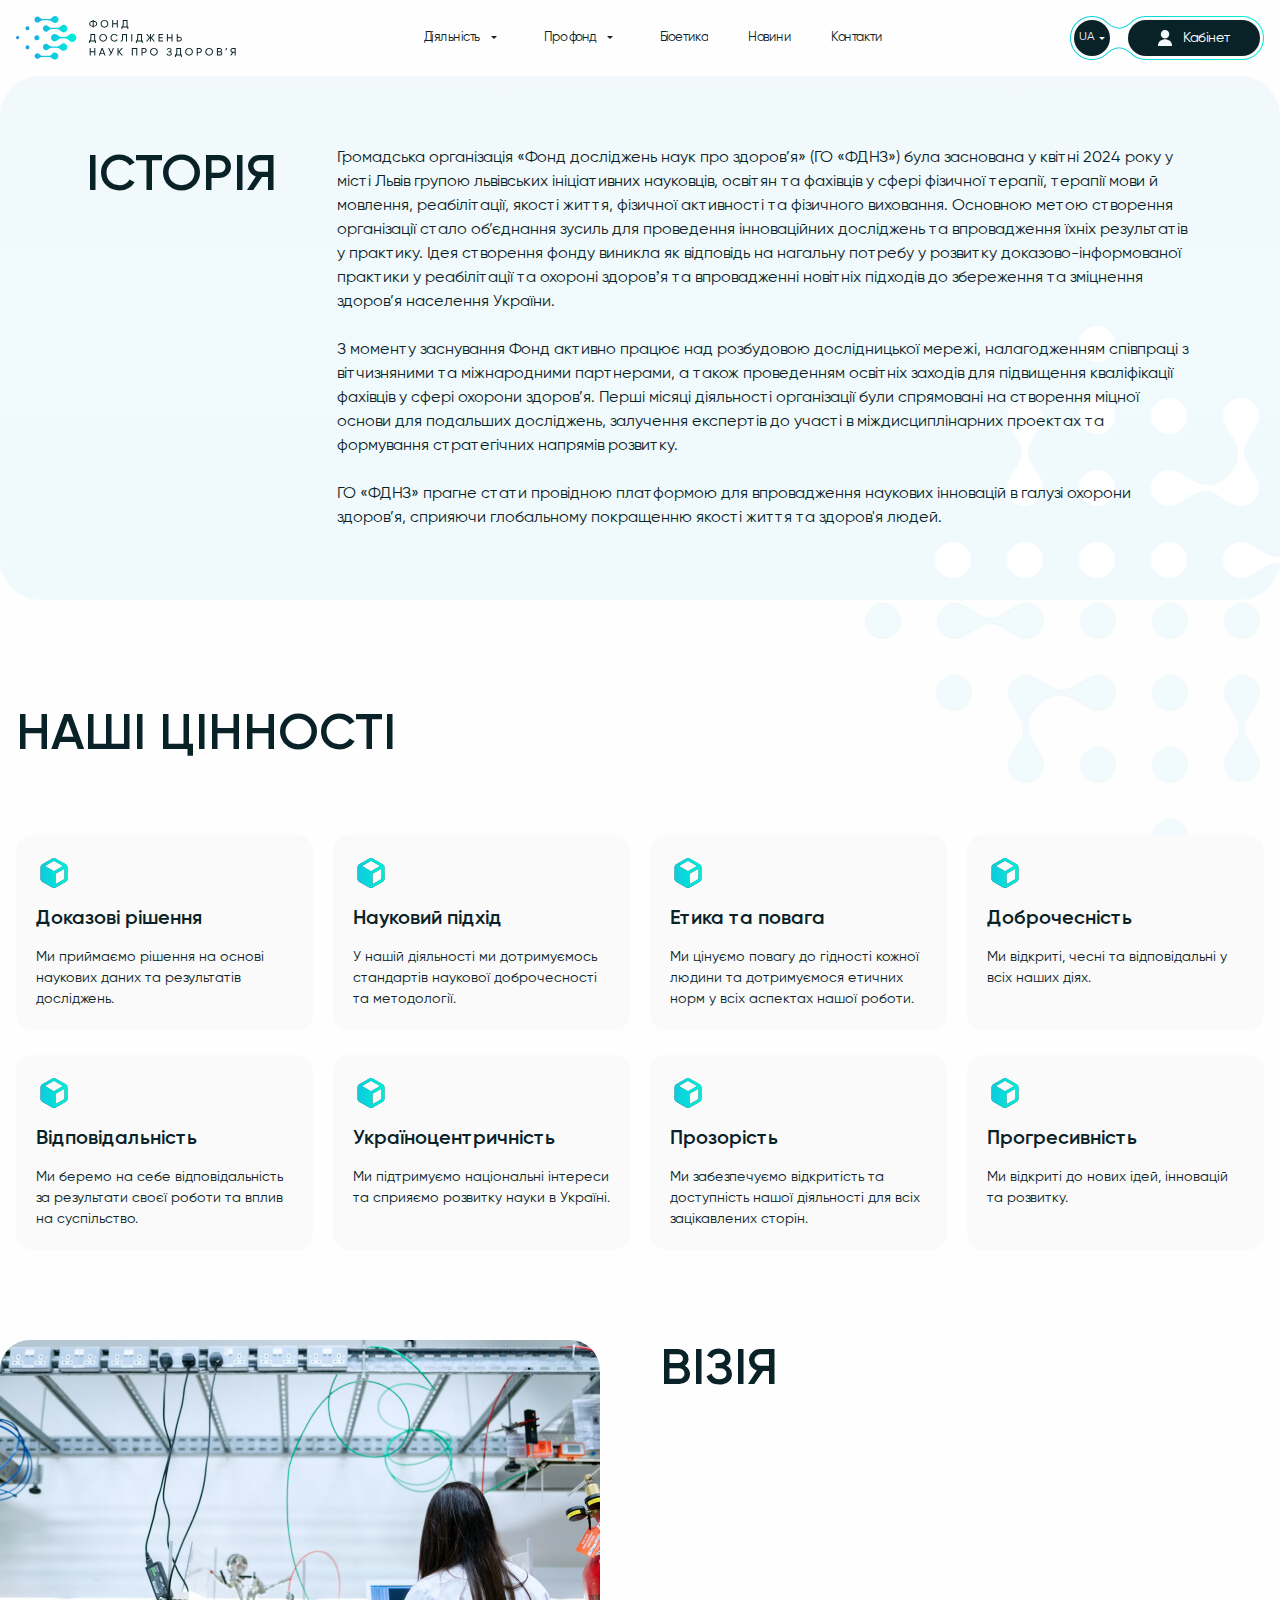
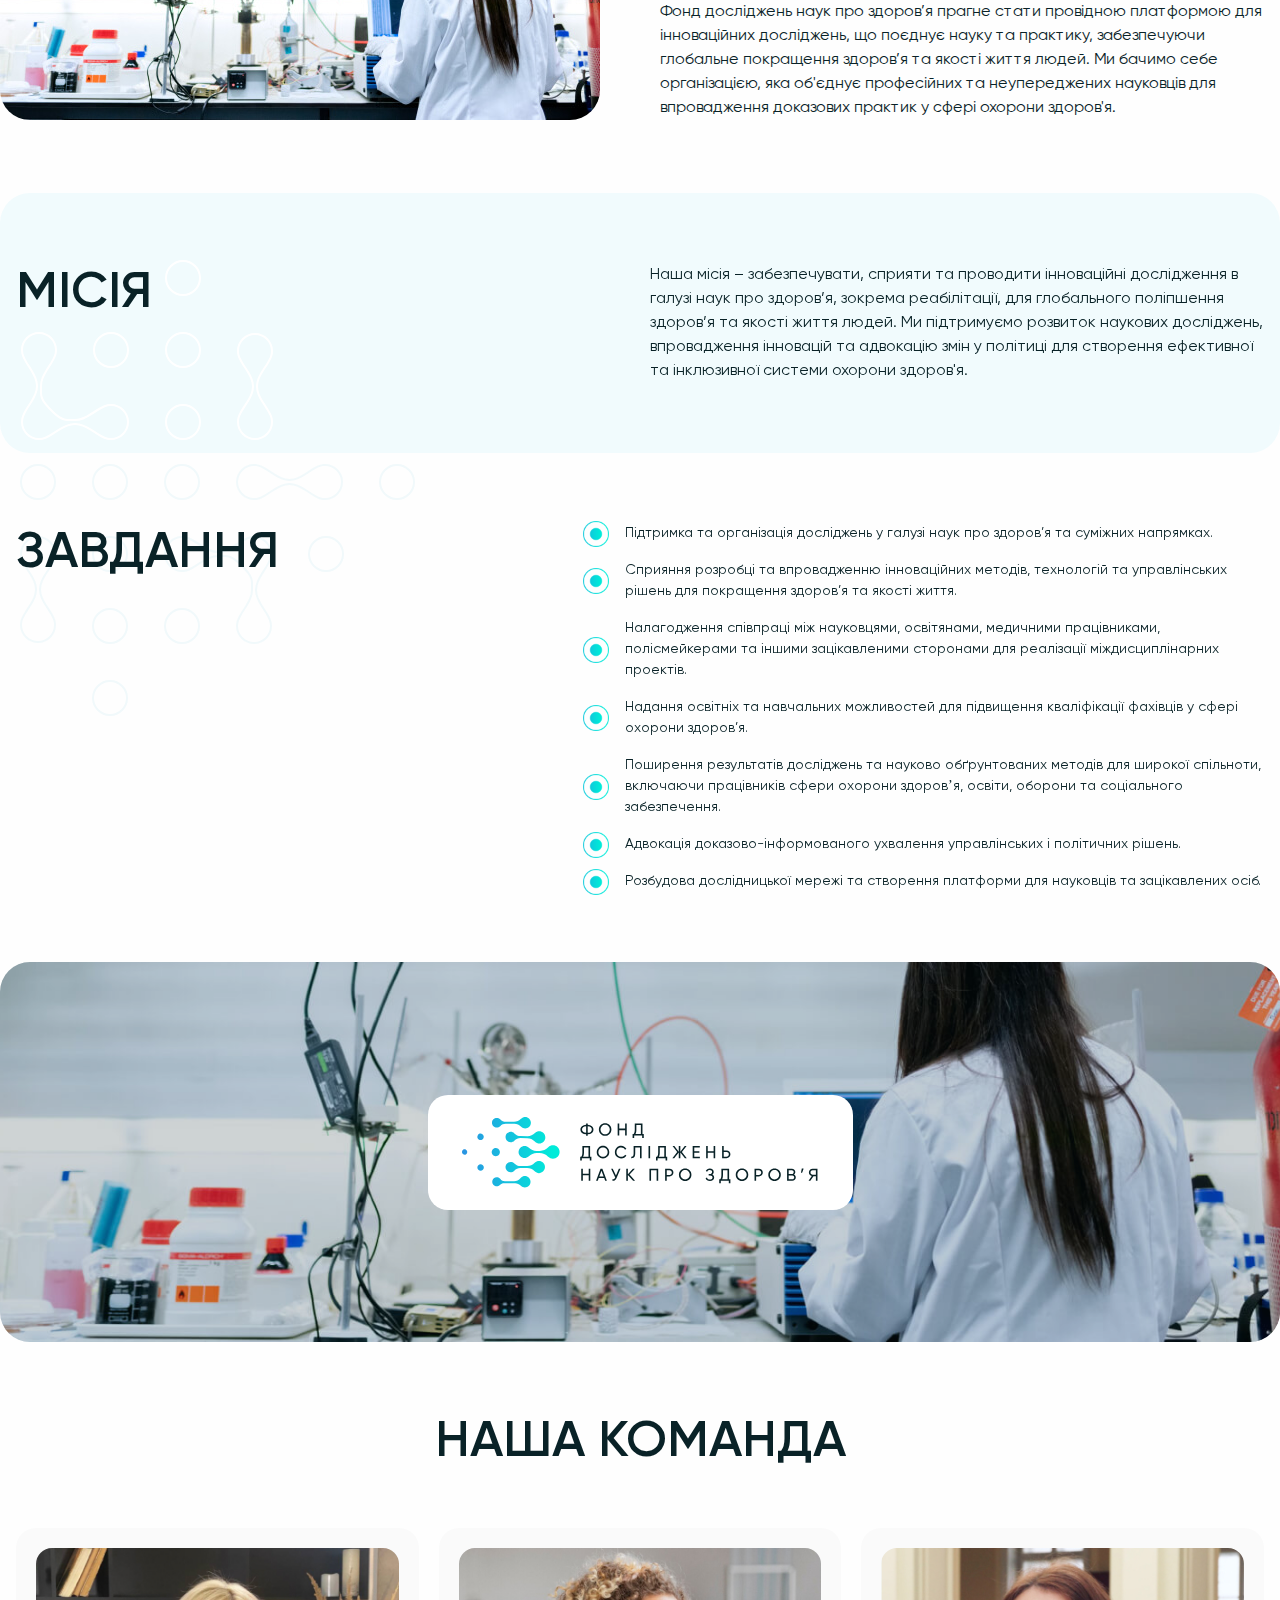
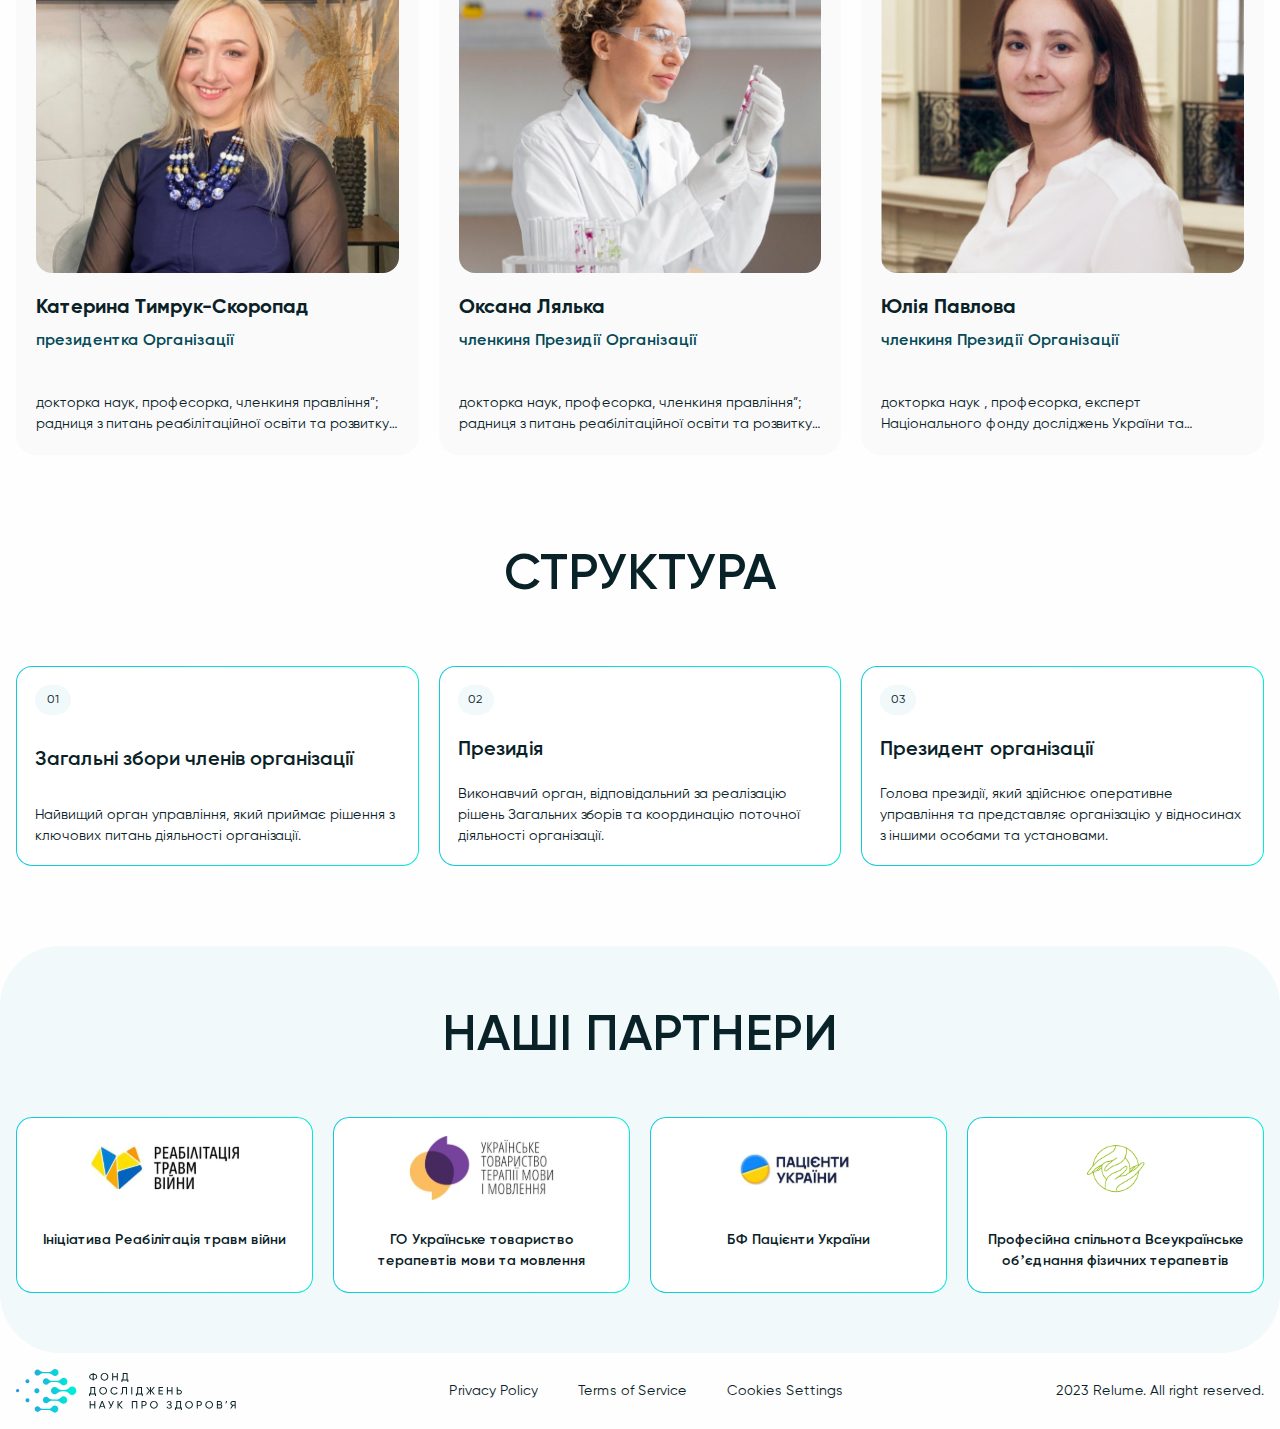
==== about.html @ 95b7c1ab "add files" ====
<!DOCTYPE html>
<html lang="en">
<head>
    <meta charset="UTF-8">
    <meta http-equiv="X-UA-Compatible" content="IE=edge">
    <meta name="viewport" content="width=device-width, initial-scale=1.0">
    <link rel="stylesheet" href="css/style.min.css">
    <link rel="stylesheet" href="https://cdn.jsdelivr.net/npm/swiper@11/swiper-bundle.min.css" />
    <title>Про фонд</title>
</head>

<body>
    <svg display="none">
    <symbol id="login" viewBox="0 0 16 16">
        <g>
            <path fill-rule="evenodd" clip-rule="evenodd"
                d="M7.35676 0.0403477C5.9972 0.252879 4.80701 1.13672 4.19845 2.38569C3.52936 3.75891 3.6687 5.40691 4.55954 6.65697C4.80614 7.00297 5.31123 7.49357 5.65676 7.72266C7.08557 8.67 8.9092 8.67 10.338 7.72266C10.6835 7.49357 11.1886 7.00297 11.4352 6.65697C12.4493 5.234 12.4774 3.33804 11.5062 1.87319C11.2771 1.52766 10.7865 1.02257 10.4405 0.775973C9.91136 0.398879 9.26782 0.138535 8.62239 0.0405352C8.26707 -0.0134335 7.70126 -0.0135273 7.35676 0.0403477ZM6.35676 9.40647C4.09792 9.66169 2.08695 11.2851 1.31129 13.4794C1.09854 14.0813 0.949386 14.9409 0.970792 15.4416C0.983355 15.7352 1.04623 15.858 1.22804 15.9443C1.32564 15.9907 1.91507 15.9951 7.99739 15.9951C15.3776 15.9951 14.7892 16.0119 14.9433 15.7959C15.0075 15.7058 15.0128 15.6651 15.0102 15.2763C15.0026 14.114 14.5622 12.8563 13.8052 11.8349C13.5579 11.5012 13.028 10.9568 12.6809 10.6796C11.7978 9.97463 10.7074 9.5251 9.58454 9.40304C9.22011 9.36344 6.71417 9.3661 6.35676 9.40647Z" />
        </g>
    </symbol>
    <symbol id="arrow-btn" viewBox="0 0 9 10">
        <g>
            <path d="M8.2853 8.78528V1.21483M8.2853 8.78528H0.714844M8.2853 8.78528L0.714844 1.21483" />
        </g>
    </symbol>
    <symbol id="email" viewBox="0 0 20 16">
        <g>
            <path fill-rule="evenodd" clip-rule="evenodd"
                d="M2 0.000488281H18C19.1046 0.000488281 20 0.895918 20 2.00049V14.0005C20 15.1051 19.1046 16.0005 18 16.0005H2C0.89543 16.0005 0 15.1051 0 14.0005V2.00049C0 0.895918 0.89543 0.000488281 2 0.000488281ZM11.65 11.4505L18 7.00049V4.90049L10.65 10.0505C10.2591 10.3218 9.7409 10.3218 9.35 10.0505L2 4.90049V7.00049L8.35 11.4505C9.341 12.1432 10.659 12.1432 11.65 11.4505Z" />
        </g>
    </symbol>
    <symbol id="tel" viewBox="0 0 18 18">
        <g>
            <path
                d="M14 18.0003C12.3463 17.9988 10.7183 17.5901 9.26 16.8103L8.81 16.5603C5.70075 14.8886 3.15169 12.3395 1.48 9.23029L1.23 8.78029C0.429821 7.31369 0.00713062 5.67097 6.21756e-07 4.00027V3.33027C-0.000419378 2.79723 0.211961 2.28607 0.590001 1.91027L2.28 0.220267C2.44413 0.0548675 2.67581 -0.0248525 2.90696 0.0045275C3.13811 0.0339075 3.34248 0.169068 3.46 0.370268L5.71 4.23027C5.93753 4.62316 5.87183 5.12003 5.55 5.44027L3.66 7.33029C3.50304 7.48549 3.46647 7.72529 3.57 7.92029L3.92 8.58029C5.17704 10.9087 7.0893 12.8175 9.42 14.0703L10.08 14.4303C10.275 14.5338 10.5148 14.4972 10.67 14.3403L12.56 12.4503C12.8802 12.1285 13.3771 12.0628 13.77 12.2903L17.63 14.5403C17.8312 14.6578 17.9664 14.8622 17.9957 15.0933C18.0251 15.3245 17.9454 15.5562 17.78 15.7203L16.09 17.4103C15.7142 17.7883 15.203 18.0007 14.67 18.0003H14Z" />
        </g>
    </symbol>
    <symbol id="point" viewBox="0 0 16 20">
        <g>
            <path
                d="M8.0001 -0.000488281C4.00613 -0.000488281 0.756836 3.24881 0.756836 7.24271C0.756836 12.1993 7.2388 19.4758 7.5148 19.7831C7.774 20.0718 8.2266 20.0713 8.4854 19.7831C8.7613 19.4758 15.2433 12.1993 15.2433 7.24271C15.2432 3.24881 11.994 -0.000488281 8.0001 -0.000488281ZM8.0001 10.887C5.99062 10.887 4.35586 9.25221 4.35586 7.24271C4.35586 5.23326 5.99066 3.59849 8.0001 3.59849C10.0095 3.59849 11.6443 5.2333 11.6443 7.24275C11.6443 9.25221 10.0095 10.887 8.0001 10.887Z" />
        </g>
    </symbol>
    <symbol id="btn-review" viewBox="0 0 8 13">
        <g>
            <path fill-rule="evenodd" clip-rule="evenodd"
                d="M6.96027 6.14234C7.17995 6.36202 7.17995 6.71812 6.96027 6.93779L1.2254 12.6727C1.00572 12.8923 0.649623 12.8923 0.429948 12.6727L0.164749 12.4075C-0.0549264 12.1878 -0.0549264 11.8317 0.164749 11.612L5.2367 6.54007L0.164749 1.46812C-0.0549262 1.24844 -0.0549262 0.892341 0.164749 0.672667L0.429948 0.407467C0.649623 0.187792 1.00572 0.187792 1.2254 0.407467L6.96027 6.14234Z" />
        </g>
    </symbol>
    <symbol id="plus" viewBox="0 0 20 20">
        <g>
            <path
                d="M19.3336 9.66703V10.3336C19.3336 10.7018 19.0352 11.0003 18.667 11.0003H11.0003V18.667C11.0003 19.0351 10.7018 19.3336 10.3336 19.3336H9.66702C9.29882 19.3336 9.00032 19.0351 9.00032 18.667V11.0003H1.33366C0.965473 11.0003 0.666992 10.7018 0.666992 10.3336V9.66703C0.666992 9.29883 0.965473 9.00033 1.33366 9.00033H9.00032V1.33365C9.00032 0.965463 9.29882 0.666992 9.66702 0.666992H10.3336C10.7018 0.666992 11.0003 0.965463 11.0003 1.33365V9.00033H18.667C19.0352 9.00033 19.3336 9.29883 19.3336 9.66703Z" />
        </g>
    </symbol>
    <symbol id="arrow" viewBox="0 0 8 12">
        <g>
            <path fill-rule="evenodd" clip-rule="evenodd"
                d="M0.287568 6.66989L0.981818 6L0.287568 5.33011C-0.0958562 5.70008 -0.0958563 6.29992 0.287568 6.66989ZM2.37032 6L6.91243 1.61726C7.29586 1.24729 7.29586 0.647448 6.91243 0.277478C6.52901 -0.0924923 5.90736 -0.0924923 5.52393 0.277478L0.287568 5.33011L0.981818 6L0.287568 6.66989L5.52393 11.7225C5.90736 12.0925 6.52901 12.0925 6.91243 11.7225C7.29586 11.3526 7.29586 10.7527 6.91243 10.3827L2.37032 6Z" />
        </g>
    </symbol>
    <symbol id="copy" viewBox="0 0 16 20">
        <g>
            <path fill-rule="evenodd" clip-rule="evenodd"
                d="M14.4076 0.0422409C13.8195 0.154561 13.3082 0.354287 12.8615 0.646208C12.6749 0.768182 12.1369 1.27761 11.0102 2.39948C9.53891 3.86432 9.41781 3.99446 9.36662 4.16645C9.2542 4.54381 9.41335 4.91579 9.76143 5.08926C9.87903 5.14789 10.0194 5.18721 10.1091 5.18673C10.429 5.18498 10.5143 5.11414 12.1158 3.51968C13.6056 2.03638 13.6445 2.00103 13.9534 1.85099C14.4109 1.62868 14.6691 1.57317 15.1409 1.59564C15.389 1.60745 15.619 1.6425 15.7725 1.69188C16.4776 1.91886 17.0794 2.52606 17.305 3.23819C17.3719 3.44931 17.3873 3.58521 17.3871 3.96224C17.3867 4.47687 17.3487 4.63627 17.1168 5.09472C16.9959 5.33377 16.7661 5.57423 14.2536 8.08942L11.5218 10.8242L11.1691 10.9918C10.7524 11.1898 10.5363 11.2398 10.0985 11.2398C9.53512 11.2398 9.02753 11.0514 8.56849 10.6717C8.4347 10.5611 8.28475 10.4489 8.23527 10.4224C7.85616 10.2195 7.37444 10.3774 7.17954 10.7686C7.07774 10.973 7.06316 11.1374 7.12623 11.3698C7.20541 11.6616 7.91641 12.2354 8.52836 12.5013C9.81841 13.0619 11.3519 12.889 12.4663 12.0571C12.8312 11.7847 18.1417 6.44312 18.3175 6.17151C18.6469 5.66293 18.843 5.16304 18.9469 4.56709C19.1897 3.1744 18.5851 1.6725 17.4308 0.801006C17.0394 0.505483 16.482 0.236249 16.0138 0.116576C15.5492 -0.00220446 14.8175 -0.0360676 14.4076 0.0422409ZM7.79958 6.65165C7.14271 6.77678 6.56046 7.02459 6.08646 7.38082C5.69143 7.67771 0.86611 12.5299 0.6796 12.8179C0.109972 13.6973 -0.107537 14.6724 0.0496825 15.642C0.126566 16.116 0.232777 16.4383 0.449469 16.8551C1.13407 18.1717 2.49291 18.9992 3.97152 19C4.75621 19.0004 5.66567 18.6967 6.30371 18.2211C6.43762 18.1213 7.13425 17.4495 7.85174 16.7283C9.14046 15.4329 9.15679 15.4146 9.19789 15.2183C9.24756 14.9812 9.2062 14.7812 9.06458 14.5735C8.94804 14.4027 8.65046 14.2471 8.44253 14.2482C8.12835 14.25 8.02477 14.3337 6.65858 15.6906C5.27219 17.0675 5.20407 17.1222 4.63533 17.3151C4.32575 17.4201 3.59319 17.4135 3.24319 17.3026C2.53119 17.077 1.9241 16.4751 1.69716 15.7698C1.64779 15.6163 1.61274 15.3863 1.60094 15.1381C1.57852 14.6669 1.63376 14.4091 1.8555 13.9504L2.00808 13.6348L4.51895 11.1234L7.02982 8.61211L7.34537 8.45969C7.75355 8.26252 8.02826 8.19513 8.42382 8.19513C9.01502 8.19513 9.51552 8.37867 9.98528 8.76768C10.3007 9.0289 10.4419 9.09696 10.6671 9.09644C10.9967 9.0957 11.2567 8.92657 11.3964 8.62213C11.4754 8.44977 11.4837 8.28101 11.423 8.07846C11.2874 7.6258 10.2812 6.95066 9.40574 6.72502C8.944 6.60597 8.21414 6.57263 7.79958 6.65165Z" />
        </g>
    </symbol>
    <symbol id="share" viewBox="0 0 17 19">
        <g>
            <path fill-rule="evenodd" clip-rule="evenodd"
                d="M13.2204 0.0523543C12.5795 0.168152 12.0423 0.448479 11.5541 0.921914C11.1752 1.28935 10.9161 1.68785 10.7747 2.12079C10.5477 2.81554 10.549 3.24886 10.7806 4.17461C10.7972 4.24078 10.4615 4.45416 8.21145 5.80766C6.78792 6.66397 5.60974 7.36978 5.59327 7.37612C5.57679 7.38247 5.4289 7.27803 5.26457 7.14404C4.91353 6.85789 4.4009 6.59697 3.9722 6.48633C3.56444 6.38108 2.83231 6.37395 2.44358 6.47138C1.47481 6.71426 0.645499 7.37972 0.261968 8.22193C0.0612595 8.66274 0 8.96125 0 9.49867C0 10.0361 0.0612595 10.3346 0.261968 10.7754C0.638008 11.6011 1.45582 12.2684 2.38832 12.5102C2.8304 12.6248 3.52997 12.6251 3.9722 12.511C4.4009 12.4004 4.91353 12.1395 5.26457 11.8533C5.4289 11.7193 5.57679 11.6149 5.59327 11.6212C5.60974 11.6276 6.78792 12.3334 8.21145 13.1897C10.4615 14.5432 10.7972 14.7566 10.7806 14.8227C10.5483 15.7514 10.5479 16.2097 10.779 16.8845C10.9346 17.3388 11.1571 17.6824 11.5389 18.0578C12.0562 18.5666 12.6159 18.85 13.3241 18.9616C14.9239 19.2137 16.4944 18.199 16.9122 16.6433C17.0878 15.9893 16.995 15.1503 16.6782 14.5273C16.1282 13.4457 15.0229 12.7857 13.7745 12.7933C12.948 12.7984 12.2483 13.0652 11.6292 13.6114L11.4242 13.7922L10.0103 12.9396C9.23257 12.4707 8.05458 11.7616 7.39249 11.3638C6.73041 10.966 6.18496 10.6374 6.18037 10.6337C6.17578 10.6299 6.20479 10.5217 6.24488 10.3931C6.41903 9.83445 6.41903 9.1629 6.24488 8.60421C6.20479 8.47568 6.17578 8.36746 6.18037 8.36367C6.18496 8.35992 6.73041 8.03138 7.39249 7.63359C8.05458 7.23579 9.23257 6.5269 10.0103 6.05825L11.4242 5.20617L11.662 5.4132C12.6341 6.2596 14.043 6.45178 15.208 5.89684C16.0484 5.4966 16.6932 4.71815 16.9128 3.83868C17.0253 3.38856 17.025 2.77401 16.9122 2.3541C16.4839 0.759129 14.8717 -0.246048 13.2204 0.0523543ZM14.3503 1.20707C15.3996 1.5064 16.0273 2.53522 15.7806 3.55142C15.6937 3.9095 15.5139 4.21688 15.2306 4.49201C14.7992 4.911 14.2671 5.10893 13.6789 5.06926C13.1476 5.03341 12.7273 4.84702 12.3592 4.48392C11.5581 3.69371 11.5991 2.38761 12.4482 1.64617C12.6651 1.45681 12.922 1.31774 13.2395 1.21794C13.5128 1.13202 14.0682 1.1266 14.3503 1.20707ZM3.85175 7.6363C4.43335 7.83883 4.90007 8.29749 5.10487 8.86772C5.22808 9.21078 5.22781 9.78784 5.10434 10.1296C4.89881 10.6985 4.42968 11.1606 3.85606 11.3592C3.53685 11.4696 3.01574 11.4928 2.69198 11.411C1.77844 11.18 1.16336 10.4116 1.16336 9.50149C1.16336 8.60491 1.74186 7.85668 2.63466 7.59859C2.94615 7.50851 3.5375 7.52684 3.85175 7.6363ZM14.2621 13.9712C15.0029 14.1408 15.6055 14.7246 15.7794 15.4408C16.0273 16.4624 15.4021 17.4902 14.3503 17.7903C14.0795 17.8675 13.5442 17.8672 13.2751 17.7896C12.5688 17.586 12.0586 17.0905 11.8489 16.4045C11.7709 16.1494 11.7695 15.6675 11.8458 15.3829C12.0405 14.6571 12.7071 14.0648 13.4688 13.941C13.683 13.9061 14.0368 13.9196 14.2621 13.9712Z" />
        </g>
    </symbol>
    <symbol id="email-share" viewBox="0 0 25 25">
        <g>
            <path fill-rule="evenodd" clip-rule="evenodd"
                d="M11.5616 0.0235252C9.70842 0.200957 8.33006 0.592802 6.76956 1.38582C4.921 2.32516 3.26221 3.81056 2.0527 5.60955C1.54059 6.37126 0.914783 7.65715 0.614301 8.56513C0.371764 9.29801 0.179103 10.1321 0.0613556 10.9589C-0.0204518 11.5334 -0.0204518 13.462 0.0613556 14.0366C0.266241 15.4755 0.646917 16.736 1.24167 17.9448C1.91456 19.3124 2.57367 20.2311 3.66181 21.3183C4.73807 22.3935 5.67203 23.0649 6.98961 23.7106C7.90895 24.1612 8.50253 24.3805 9.43454 24.6141C11.8802 25.2269 14.333 25.1094 16.7223 24.2649C17.4466 24.009 18.711 23.3759 19.361 22.9438C21.1457 21.7573 22.6206 20.1191 23.5971 18.2385C24.4807 16.537 24.9228 14.8488 24.9918 12.913C25.066 10.8295 24.6372 8.84656 23.7093 6.98265C23.1 5.75875 22.4218 4.79953 21.4694 3.81501C20.4134 2.72316 19.3775 1.96985 17.9918 1.28582C16.5434 0.570868 15.1938 0.189233 13.5909 0.0412586C13.0927 -0.00471148 11.9602 -0.0146285 11.5616 0.0235252ZM19.7208 7.00029C20.0175 7.16448 20.2626 7.4275 20.4243 7.75535L20.5345 7.9789V12.4977V17.0166L20.4243 17.2401C20.2626 17.568 20.0175 17.831 19.7208 17.9952L19.4588 18.1402H12.4907H5.52265L5.2606 17.9952C4.96388 17.831 4.71885 17.568 4.55714 17.2401L4.44688 17.0166V12.4977V7.9789L4.58409 7.69975C4.74927 7.3637 5.07386 7.06487 5.41786 6.93223C5.66489 6.83697 5.79105 6.83541 12.564 6.84528L19.4588 6.85529L19.7208 7.00029ZM7.06471 8.16903C7.21914 8.31573 12.3998 12.4058 12.4608 12.4291C12.511 12.4484 17.585 8.48701 17.9167 8.16957C17.9782 8.11075 17.2095 8.10103 12.4907 8.10103C7.7914 8.10103 7.00349 8.1109 7.06471 8.16903ZM5.74269 12.7553C5.74269 16.5465 5.7469 16.7366 5.83213 16.8136C5.91437 16.888 6.44722 16.8945 12.4992 16.8945C18.818 16.8945 19.08 16.8909 19.1581 16.8048C19.2326 16.7226 19.2383 16.3879 19.2268 12.7557L19.2143 8.7963L18.1874 9.61355C14.0948 12.8706 12.7566 13.9128 12.6317 13.9401C12.5542 13.9572 12.429 13.9576 12.3537 13.941C12.2784 13.9245 11.4257 13.284 10.4589 12.5176C9.06105 11.4096 6.51226 9.38858 5.85491 8.86689L5.74269 8.77788V12.7553Z" />
        </g>
    </symbol>
    <symbol id="facebook-share" viewBox="0 0 25 25">
        <g>
            <path fill-rule="evenodd" clip-rule="evenodd"
                d="M11.3127 0.0303495C7.39826 0.437299 3.97328 2.56357 1.88923 5.88066C-0.527047 9.7266 -0.633892 14.7383 1.61671 18.6651C2.80131 20.7319 4.5389 22.4313 6.5898 23.5288C8.33484 24.4626 10.2612 24.9776 12.0701 24.994L12.7303 25L12.7427 20.1449L12.7552 15.2898H11.4102H10.0652V13.7252V12.1606L11.3978 12.1476L12.7303 12.1345L12.758 10.4958C12.7831 9.00834 12.7956 8.82088 12.8935 8.46569C13.2658 7.11413 14.1643 6.21497 15.5176 5.83942C15.8695 5.74173 16.024 5.73068 17.0579 5.72926C17.6899 5.72838 18.4216 5.74594 18.6838 5.76825L19.1606 5.8088V7.21896V8.62912L17.9992 8.64546C16.8445 8.66165 16.8364 8.66253 16.5854 8.79471C16.0466 9.07853 15.9821 9.3059 15.9821 10.9194V12.159H17.5224C18.3696 12.159 19.0627 12.1755 19.0626 12.1957C19.0625 12.2158 18.9745 12.9024 18.867 13.7213C18.7595 14.5402 18.6716 15.2281 18.6716 15.25C18.6716 15.2719 18.0664 15.2898 17.3268 15.2898H15.9821V19.9125C15.9821 22.455 15.9907 24.5353 16.0011 24.5353C16.0944 24.5353 17.2583 24.095 17.6989 23.893C19.1696 23.2189 20.3116 22.4071 21.4841 21.2024C22.5043 20.1543 23.1376 19.2482 23.7873 17.9069C24.3648 16.7144 24.7588 15.3847 24.9396 14.0179C25.0201 13.4095 25.0201 11.5267 24.9397 10.9605C24.5286 8.06798 23.3346 5.6345 21.3546 3.65371C19.4151 1.71343 16.9975 0.503436 14.2462 0.0958998C13.6463 0.00701559 11.9102 -0.0317275 11.3127 0.0303495Z" />
        </g>
    </symbol>
    <symbol id="instagram-share" viewBox="0 0 25 25">
        <g>
            <path fill-rule="evenodd" clip-rule="evenodd"
                d="M11.3133 0.0303533C7.40168 0.437109 3.97352 2.5659 1.891 5.8814C-1.06167 10.5823 -0.510591 16.7909 3.22242 20.8808C5.28836 23.1443 7.87208 24.4974 10.9705 24.9388C11.549 25.0212 13.4713 25.0202 14.0752 24.9371C16.905 24.548 19.4394 23.293 21.3668 21.3261C21.9994 20.6806 22.1342 20.5263 22.5538 19.9667C23.8041 18.299 24.6228 16.266 24.9387 14.0441C25.0205 13.4685 25.0205 11.5372 24.9386 10.9619C24.7279 9.4807 24.3447 8.2187 23.7301 6.98097C23.0788 5.6696 22.4104 4.73471 21.3701 3.67986C19.4404 1.72303 17.0241 0.507462 14.2464 0.0959118C13.6466 0.00701647 11.9107 -0.0317315 11.3133 0.0303533ZM15.4603 5.36016C16.8657 5.45121 17.6875 5.75923 18.4391 6.47661C19.2028 7.20553 19.5551 8.10089 19.649 9.55149C19.7109 10.5073 19.7108 14.4734 19.6489 15.4444C19.5555 16.9089 19.1957 17.8144 18.4128 18.5554C17.6839 19.2451 16.8413 19.5563 15.4603 19.6458C14.5221 19.7066 10.4992 19.7066 9.56101 19.6458C8.15561 19.5548 7.33381 19.2468 6.58218 18.5294C5.81851 17.8005 5.46618 16.9051 5.37231 15.4545C5.3109 14.5058 5.31124 10.4261 5.37285 9.52356C5.47059 8.09091 5.82413 7.20015 6.58218 6.47661C7.3033 5.78834 8.17018 5.44896 9.4242 5.36388C10.2507 5.30781 14.6111 5.30512 15.4603 5.36016ZM10.726 6.63757C9.25723 6.66404 9.02015 6.6793 8.68992 6.76878C7.64986 7.05064 7.05942 7.64174 6.78093 8.67986C6.69233 9.01015 6.67703 9.25521 6.6498 10.7784C6.63288 11.727 6.63288 13.2791 6.6498 14.2276C6.67703 15.7508 6.69233 15.9958 6.78093 16.3261C7.05952 17.3646 7.65206 17.9576 8.68992 18.2363C9.02 18.325 9.26491 18.3403 10.7872 18.3675C11.7351 18.3845 13.2862 18.3845 14.2341 18.3675C15.7689 18.3401 15.9995 18.3255 16.3397 18.2342C17.3523 17.9625 17.9654 17.3491 18.2387 16.3344C18.3308 15.9929 18.3449 15.7685 18.372 14.2276C18.3887 13.2791 18.3887 11.7269 18.372 10.7784C18.3452 9.24983 18.3303 9.01132 18.2409 8.67986C17.9603 7.63944 17.3657 7.04501 16.3314 6.77103C15.9501 6.6701 15.8492 6.66536 13.0974 6.61947C12.7074 6.61296 11.6403 6.62108 10.726 6.63757ZM16.6512 7.85833C16.8385 7.92912 17.0557 8.14023 17.1371 8.33064C17.3733 8.88314 16.9516 9.51862 16.3488 9.51862C15.8881 9.51862 15.4931 9.12566 15.4931 8.66719C15.4931 8.07477 16.1009 7.65025 16.6512 7.85833ZM13.6968 9.0145C14.2881 9.22204 14.6164 9.42874 15.0805 9.88555C15.5303 10.3284 15.8115 10.7698 16.0154 11.3533C16.1424 11.7169 16.1522 11.7985 16.1522 12.503C16.1522 13.2075 16.1424 13.2891 16.0154 13.6527C15.8183 14.2167 15.5297 14.6762 15.1061 15.1C14.6824 15.5239 14.2233 15.8128 13.6596 16.01C13.2963 16.1371 13.2147 16.1468 12.5106 16.1468C11.8066 16.1468 11.725 16.1371 11.3617 16.01C10.7785 15.806 10.3374 15.5246 9.89485 15.0745C9.44058 14.6124 9.2343 14.2855 9.02137 13.6899C8.8742 13.2784 8.86814 13.2311 8.8697 12.503C8.87117 11.8117 8.88295 11.71 9.00294 11.3533C9.25777 10.5952 9.80156 9.88134 10.4555 9.44631C11.1721 8.96959 11.6839 8.82756 12.6084 8.84894C13.1974 8.86254 13.3147 8.8804 13.6968 9.0145ZM11.934 10.1819C10.6485 10.5281 9.86566 11.8186 10.1886 13.0592C10.4224 13.9575 11.0584 14.5929 11.9583 14.8274C13.6387 15.2654 15.2713 13.6318 14.8336 11.9503C14.4929 10.6415 13.1863 9.8446 11.934 10.1819Z" />
        </g>
    </symbol>
    <symbol id="linkedin-share" viewBox="0 0 25 25">
        <g>
            <path fill-rule="evenodd" clip-rule="evenodd"
                d="M11.3133 0.0303533C7.40168 0.437109 3.97352 2.5659 1.891 5.8814C-1.06167 10.5823 -0.510591 16.7909 3.22242 20.8808C5.28836 23.1443 7.87208 24.4974 10.9705 24.9388C11.549 25.0212 13.4713 25.0202 14.0752 24.9371C16.905 24.548 19.4394 23.293 21.3668 21.3261C21.9994 20.6806 22.1342 20.5263 22.5538 19.9667C23.8041 18.299 24.6228 16.266 24.9387 14.0441C25.0205 13.4685 25.0205 11.5372 24.9386 10.9619C24.7279 9.4807 24.3447 8.2187 23.7301 6.98097C23.0788 5.6696 22.4104 4.73471 21.3701 3.67986C19.4404 1.72303 17.0241 0.507462 14.2464 0.0959118C13.6466 0.00701647 11.9107 -0.0317315 11.3133 0.0303533ZM8.08579 5.43824C8.4322 5.55982 8.84731 5.98355 8.96827 6.33903C9.25102 7.17011 8.86574 8.04825 8.09117 8.33822C7.17843 8.67996 6.24677 8.39615 5.83406 7.65064C5.70156 7.41121 5.69002 7.35132 5.69002 6.90117C5.69002 6.49055 5.70733 6.37959 5.79768 6.21056C6.02758 5.78061 6.36582 5.50825 6.83554 5.37488C7.12357 5.29313 7.76496 5.32562 8.08579 5.43824ZM17.3755 9.64328C17.8712 9.77796 18.4167 10.0935 18.769 10.4494C19.1459 10.83 19.3711 11.1945 19.5605 11.7299C19.8322 12.4983 19.8447 12.6822 19.8447 15.9341V18.9121H18.329H16.8133L16.8124 16.2335C16.8117 14.1192 16.7971 13.4864 16.7427 13.2298C16.6166 12.6346 16.3783 12.2911 15.9432 12.0776C15.5555 11.8875 15.009 11.8838 14.6131 12.0686C14.2606 12.2332 13.9671 12.535 13.7701 12.9352L13.6107 13.2591L13.595 16.0856L13.5793 18.9121H12.0671H10.5549V14.3132V9.71431H12.0706H13.5863L13.5879 10.3626L13.5894 11.0108L13.7133 10.864C13.7814 10.7833 13.9232 10.6148 14.0283 10.4894C14.3828 10.067 15.0894 9.68056 15.7141 9.56749C16.06 9.50492 17.0288 9.5491 17.3755 9.64328ZM8.88056 14.3254L8.89302 18.9121H7.35264H5.81225V14.3458C5.81225 11.8343 5.82721 9.76456 5.84555 9.74621C5.86383 9.72791 6.55142 9.71877 7.37347 9.72586L8.86809 9.73878L8.88056 14.3254Z" />
        </g>
    </symbol>
    <symbol id="x-share" viewBox="0 0 25 25">
        <g>
            <path fill-rule="evenodd" clip-rule="evenodd"
                d="M11.5716 0.0235252C9.75873 0.197244 8.38071 0.582885 6.87473 1.33805C5.67829 1.93795 4.70515 2.64998 3.67767 3.6772C2.57885 4.77584 1.88946 5.74058 1.23221 7.09955C0.461798 8.69239 0.0724637 10.2774 0.00820982 12.0825C-0.0659631 14.166 0.362559 16.1489 1.28972 18.0128C1.94286 19.3258 2.61394 20.2547 3.67767 21.3183C4.75313 22.3935 5.6864 23.0649 7.00299 23.7106C7.92165 24.1612 8.51479 24.3805 9.44611 24.6141C11.8899 25.2269 14.3409 25.1094 16.7285 24.2649C17.4522 24.009 18.7156 23.3759 19.3652 22.9438C21.1485 21.7573 22.6224 20.1191 23.5982 18.2385C24.4811 16.537 24.9228 14.8488 24.9918 12.913C25.066 10.8295 24.6374 8.84656 23.7103 6.98265C23.1015 5.75875 22.4237 4.79953 21.472 3.81501C20.4168 2.72316 19.3817 1.96985 17.997 1.28582C16.5497 0.570868 15.2011 0.189233 13.5994 0.0412586C13.1016 -0.00471148 11.9699 -0.0146285 11.5716 0.0235252ZM16.1074 6.95695C16.4799 7.08182 16.8559 7.2977 17.1488 7.55481L17.3199 7.70498L17.6584 7.61714C18.0656 7.51153 18.6046 7.30117 18.8887 7.13697C19.0038 7.07054 19.0964 7.04147 19.0964 7.07185C19.0964 7.17777 18.8096 7.69335 18.611 7.94455C18.5007 8.08407 18.3002 8.28056 18.1654 8.38115C18.0307 8.48173 17.9418 8.57118 17.9681 8.57993C18.0445 8.60538 19.0011 8.36214 19.2576 8.25203L19.4919 8.15135L19.4041 8.30293C19.2815 8.51461 18.51 9.32415 18.2771 9.48546L18.0842 9.61912L18.0554 10.3623C18.0082 11.5788 17.7407 12.5946 17.1649 13.7435C15.9947 16.0781 13.9031 17.6479 11.4093 18.063C9.56162 18.3706 7.88466 18.1332 6.27006 17.3354C5.38912 16.9002 5.38858 16.9199 6.28193 16.9126C6.93546 16.9073 7.12266 16.8877 7.5202 16.7831C8.30815 16.5758 9.03596 16.2435 9.56054 15.8514L9.72389 15.7293L9.48725 15.6988C9.13676 15.6535 8.65097 15.4909 8.34671 15.3171C7.98293 15.1092 7.47627 14.5892 7.28947 14.232C7.01814 13.7131 6.99869 13.7435 7.60214 13.7435C8.31504 13.7435 8.41628 13.6966 8.00398 13.5574C7.82969 13.4985 7.57712 13.3864 7.44275 13.3081C7.10013 13.1086 6.59279 12.5774 6.40321 12.2197C6.23087 11.8945 6.05018 11.2675 6.05018 10.9947C6.05018 10.8525 6.06352 10.8322 6.13569 10.864C6.37775 10.9706 6.8826 11.1217 7.07902 11.1463L7.30164 11.1743L6.93156 10.7979C6.34086 10.1972 6.08101 9.56391 6.08555 8.73611C6.08805 8.27997 6.14336 8.01954 6.3243 7.61211L6.44381 7.34303L7.06544 7.95589C8.23266 9.10656 9.63041 9.86387 11.1563 10.1724C11.5437 10.2507 12.342 10.3434 12.3719 10.3135C12.3804 10.3049 12.3682 10.1828 12.3446 10.0422C12.2562 9.51438 12.4179 8.73401 12.7235 8.21251C13.1269 7.52442 13.9587 6.95368 14.7351 6.83233C15.1419 6.76868 15.696 6.81899 16.1074 6.95695Z" />
        </g>
    </symbol>
</svg>
    <div class="wrapper">
        <header class="header">
    <div class="header__main">
        <div class="header__container container">
            <div class="header__row">
                <div class="header__column">
                    <a href="index.html" class="header__logo logo">
                        <img src="img/logo-ua.svg" alt="logo-ua">
                    </a>
                </div>
                <div class="header__column">
                    <nav class="header__menu menu" data-da="mobile-header__body, 0, 1024.98">
                        <ul class="menu__list">
                            <li class="menu__item">
                                <a href="activity.html" class="menu__link menu__link_submenu">Діяльність</a>
                                <span class="submenu">
                                    <span class="submenu__top"></span>
                                    <nav class="submenu__menu">
                                        <ul class="submenu__list">
                                            <li class="submenu__item submenu__item_mobile">
                                                <a href="activity.html" class="submenu__link">Діяльність</a>
                                            </li>
                                            <li class="submenu__item">
                                                <a href="activity.html#achievement" class="submenu__link"
                                                    data-scroll="achievement">Досягнення</a>
                                            </li>
                                            <li class="submenu__item">
                                                <a href="activity.html#projects" class="submenu__link"
                                                    data-scroll="projects">Наші
                                                    проєкти</a>
                                            </li>
                                            <li class="submenu__item">
                                                <a href="activity.html#reports" class="submenu__link"
                                                    data-scroll="reports">Звіти</a>
                                            </li>
                                        </ul>
                                    </nav>
                                </span>
                            </li>
                            <li class="menu__item">
                                <a href="about.html" class="menu__link menu__link_submenu">Про фонд</a>
                                <span class="submenu">
                                    <span class="submenu__top"></span>
                                    <nav class="submenu__menu">
                                        <ul class="submenu__list">
                                            <li class="submenu__item submenu__item_mobile">
                                                <a href="about.html" class="submenu__link">Про фонд</a>
                                            </li>
                                            <li class="submenu__item">
                                                <a href="" class="submenu__link">Досягнення</a>
                                            </li>
                                            <li class="submenu__item">
                                                <a href="" class="submenu__link">Наші проєкти</a>
                                            </li>
                                            <li class="submenu__item">
                                                <a href="" class="submenu__link">Звіти</a>
                                            </li>
                                        </ul>
                                    </nav>
                                </span>
                            </li>
                            <li class="menu__item">
                                <a href="bionetics.html" class="menu__link">Біоетика</a>
                            </li>
                            <li class="menu__item">
                                <a href="news.html" class="menu__link">Новини</a>
                            </li>
                            <li class="menu__item">
                                <a href="contacts.html" class="menu__link">Контакти</a>
                            </li>
                        </ul>
                    </nav>
                </div>
                <div class="header__column">
                    <div class="header__actions" data-da="mobile-header__top, 0, 500">
                        <div class="header__languages languages">
                            <div class="languages__dropdown dropdown">
                                <button class="dropdown__btn">UA</button>
                                <ul class="dropdown__list">
                                    <li class="dropdown__item" data-dropdown="UA">UA</li>
                                    <li class="dropdown__item" data-dropdown="EN">EN</li>
                                </ul>
                            </div>
                        </div>
                        <a href="" class="header__login login">
                            <span class="login__icon">
                                <svg>
                                    <use xlink:href="#login"></use>
                                </svg>
                            </span>
                            Кабінет
                        </a>
                    </div>
                    <button class="header__burger burger">
                        <span></span><span></span><span></span>
                    </button>
                </div>
            </div>
        </div>
    </div>
    <div class="header__mobile mobile-header">
        <div class="mobile-header__container container">
            <div class="mobile-header__inner">
                <div class="mobile-header__top"></div>
                <div class="mobile-header__body"></div>
            </div>
        </div>
    </div>
</header>
        <main class="about">
            <section class="about__history history">
                <div class="history__container container">
                    <div class="history__row">
                        <h2 class="history__title">Історія</h2>
                        <div class="history__text text">
                            <p>
                                Громадська організація «Фонд досліджень наук про здоров’я» (ГО «ФДНЗ») була заснована у
                                квітні 2024 року у місті Львів групою львівських ініціативних науковців, освітян та
                                фахівців у сфері фізичної терапії, терапії мови й мовлення, реабілітації, якості життя,
                                фізичної активності та фізичного виховання. Основною метою створення організації стало
                                об’єднання зусиль для проведення інноваційних досліджень та впровадження їхніх
                                результатів у практику. Ідея створення фонду виникла як відповідь на нагальну потребу у
                                розвитку доказово-інформованої практики у реабілітації та охороні здоровʼя та
                                впровадженні новітніх підходів до збереження та зміцнення здоров’я населення України.
                            </p>
                            <p>
                                З моменту заснування Фонд активно працює над розбудовою дослідницької мережі,
                                налагодженням співпраці з вітчизняними та міжнародними партнерами, а також проведенням
                                освітніх заходів для підвищення кваліфікації фахівців у сфері охорони здоров’я. Перші
                                місяці діяльності організації були спрямовані на створення міцної основи для подальших
                                досліджень, залучення експертів до участі в міждисциплінарних проектах та формування
                                стратегічних напрямів розвитку.
                            </p>
                            <p>
                                ГО «ФДНЗ» прагне стати провідною платформою для впровадження наукових інновацій в галузі
                                охорони здоров’я, сприяючи глобальному покращенню якості життя та здоров'я людей.
                            </p>
                        </div>
                    </div>
                </div>
            </section>
            <section class="about__values values">
                <div class="values__container container">
                    <div class="values__body">
                        <h2 class="values__title">Наші цінності</h2>
                        <div class="values__row">
                            <div class="values__column">
                                <div class="values__item item-values">
                                    <div class="item-values__icon">
                                        <img src="img/icons/cube.svg" alt="values-img">
                                    </div>
                                    <div class="item-values__title">Доказові рішення</div>
                                    <div class="item-values__text text-small">
                                        <p>
                                            Ми приймаємо рішення на основі наукових даних та результатів досліджень.
                                        </p>
                                    </div>
                                </div>
                            </div>
                            <div class="values__column">
                                <div class="values__item item-values">
                                    <div class="item-values__icon">
                                        <img src="img/icons/cube.svg" alt="values-img">
                                    </div>
                                    <div class="item-values__title">Науковий підхід</div>
                                    <div class="item-values__text text-small">
                                        <p>
                                            У нашій діяльності ми дотримуємось стандартів наукової доброчесності та
                                            методології.
                                        </p>
                                    </div>
                                </div>
                            </div>
                            <div class="values__column">
                                <div class="values__item item-values">
                                    <div class="item-values__icon">
                                        <img src="img/icons/cube.svg" alt="values-img">
                                    </div>
                                    <div class="item-values__title">Етика та повага</div>
                                    <div class="item-values__text text-small">
                                        <p>
                                            Ми цінуємо повагу до гідності кожної людини та дотримуємося етичних норм у
                                            всіх аспектах нашої роботи.
                                        </p>
                                    </div>
                                </div>
                            </div>
                            <div class="values__column">
                                <div class="values__item item-values">
                                    <div class="item-values__icon">
                                        <img src="img/icons/cube.svg" alt="values-img">
                                    </div>
                                    <div class="item-values__title">Доброчесність</div>
                                    <div class="item-values__text text-small">
                                        <p>
                                            Ми відкриті, чесні та відповідальні у всіх наших діях.
                                        </p>
                                    </div>
                                </div>
                            </div>
                            <div class="values__column">
                                <div class="values__item item-values">
                                    <div class="item-values__icon">
                                        <img src="img/icons/cube.svg" alt="values-img">
                                    </div>
                                    <div class="item-values__title">Відповідальність</div>
                                    <div class="item-values__text text-small">
                                        <p>
                                            Ми беремо на себе відповідальність за результати своєї роботи та вплив на
                                            суспільство.
                                        </p>
                                    </div>
                                </div>
                            </div>
                            <div class="values__column">
                                <div class="values__item item-values">
                                    <div class="item-values__icon">
                                        <img src="img/icons/cube.svg" alt="values-img">
                                    </div>
                                    <div class="item-values__title">Україноцентричність</div>
                                    <div class="item-values__text text-small">
                                        <p>
                                            Ми підтримуємо національні інтереси та сприяємо розвитку науки в Україні.
                                        </p>
                                    </div>
                                </div>
                            </div>
                            <div class="values__column">
                                <div class="values__item item-values">
                                    <div class="item-values__icon">
                                        <img src="img/icons/cube.svg" alt="values-img">
                                    </div>
                                    <div class="item-values__title">Прозорість</div>
                                    <div class="item-values__text text-small">
                                        <p>
                                            Ми забезпечуємо відкритість та доступність нашої діяльності для всіх
                                            зацікавлених сторін.
                                        </p>
                                    </div>
                                </div>
                            </div>
                            <div class="values__column">
                                <div class="values__item item-values">
                                    <div class="item-values__icon">
                                        <img src="img/icons/cube.svg" alt="values-img">
                                    </div>
                                    <div class="item-values__title">Прогресивність</div>
                                    <div class="item-values__text text-small">
                                        <p>
                                            Ми відкриті до нових ідей, інновацій та розвитку.
                                        </p>
                                    </div>
                                </div>
                            </div>
                        </div>
                    </div>
                </div>
            </section>
            <section class="about__vision vision">
                <div class="vision__image" data-da="vision__container, 1, 1024.98">
                    <img src="img/vision.jpg" alt="vision-img">
                </div>
                <div class="vision__body">
                    <div class="vision__container container">
                        <div class="vision__content">
                            <h2 class="vision__title">Візія</h2>
                            <div class="vision__text text">
                                <p>
                                    Фонд досліджень наук про здоров’я прагне стати провідною платформою для інноваційних
                                    досліджень, що поєднує науку та практику, забезпечуючи глобальне покращення здоров’я
                                    та якості життя людей. Ми бачимо себе організацією, яка об'єднує професійних та
                                    неупереджених науковців для впровадження доказових практик у сфері охорони здоров'я.
                                </p>
                            </div>
                        </div>
                    </div>
                </div>
            </section>
            <section class="about__mission mission">
                <div class="mission__container container">
                    <div class="mission__row">
                        <div class="mission__column">
                            <h2 class="mission__title">Місія</h2>
                        </div>
                        <div class="mission__column">
                            <div class="mission__text text">
                                <p>
                                    Наша місія – забезпечувати, сприяти та проводити інноваційні дослідження в галузі
                                    наук про здоров’я, зокрема реабілітації, для глобального поліпшення здоров’я та
                                    якості життя людей. Ми підтримуємо розвиток наукових досліджень, впровадження
                                    інновацій та адвокацію змін у політиці для створення ефективної та інклюзивної
                                    системи охорони здоров'я.
                                </p>
                            </div>
                        </div>
                    </div>
                </div>
            </section>
            <section class="about__task task">
                <div class="task__container container">
                    <div class="task__row">
                        <h2 class="task__title">Завдання</h2>
                        <div class="task__items">
                            <div class="task__item text-small">
                                <p>
                                    Підтримка та організація досліджень у галузі наук про здоров’я та суміжних
                                    напрямках.
                                </p>
                            </div>
                            <div class="task__item text-small">
                                <p>
                                    Сприяння розробці та впровадженню інноваційних методів, технологій та управлінських
                                    рішень для покращення здоров’я та якості життя.
                                </p>
                            </div>
                            <div class="task__item text-small">
                                <p>
                                    Налагодження співпраці між науковцями, освітянами, медичними працівниками,
                                    полісмейкерами та іншими зацікавленими сторонами для реалізації міждисциплінарних
                                    проектів.
                                </p>
                            </div>
                            <div class="task__item text-small">
                                <p>
                                    Надання освітніх та навчальних можливостей для підвищення кваліфікації фахівців у
                                    сфері охорони здоров’я.
                                </p>
                            </div>
                            <div class="task__item text-small">
                                <p>
                                    Поширення результатів досліджень та науково обґрунтованих методів для широкої
                                    спільноти, включаючи працівників сфери охорони здоровʼя, освіти, оборони та
                                    соціального забезпечення.
                                </p>
                            </div>
                            <div class="task__item text-small">
                                <p>
                                    Адвокація доказово-інформованого ухвалення управлінських і політичних рішень.
                                </p>
                            </div>
                            <div class="task__item text-small">
                                <p>
                                    Розбудова дослідницької мережі та створення платформи для науковців та зацікавлених
                                    осіб.
                                </p>
                            </div>
                        </div>
                    </div>
                </div>
            </section>
            <div class="about__logo logo-about">
                <div class="logo-about__image">
                    <img src="img/about-logo.jpg" alt="about-logo">
                </div>
                <div class="logo-about__body">
                    <div class="logo-about__container container">
                        <div class="logo-about__content">
                            <img src="img/logo-ua.svg" alt="logo-ua">
                        </div>
                    </div>
                </div>
            </div>
            <section class="about__team team">
                <div class="team__container container">
                    <div class="team__top top">
                        <div class="top__row">
                            <h2 class="top__title">наша команда</h2>
                        </div>
                    </div>
                    <div class="team__row">
                        <div class="team__column">
                            <div class="team__item item-team">
                                <div class="item-team__image">
                                    <img src="img/team/01.jpg" alt="team-img">
                                </div>
                                <div class="item-team__content">
                                    <div class="item-team__name">Катерина Тимрук-Скоропад</div>
                                    <div class="item-team__position">президентка Організації</div>
                                    <div class="item-team__achievemet">
                                        докторка наук, професорка, членкиня правління”; радниця з питань реабілітаційної
                                        освіти та розвитку людського капіталу у ініціативі “Реабілітація травм війни в
                                        Україні”; співзасновниця реабілітаційного центру «Формула руху», м. Львів;
                                        організаторка навчальної платформи Physioera; гарант освітньої програми
                                        підготовки PhD з спеціальності "Терапія та реабілітація" Львівського державного
                                        університету фізичної культури.
                                    </div>
                                </div>
                            </div>
                        </div>
                        <div class="team__column">
                            <div class="team__item item-team">
                                <div class="item-team__image">
                                    <img src="img/team/02.jpg" alt="team-img">
                                </div>
                                <div class="item-team__content">
                                    <div class="item-team__name">Оксана Лялька</div>
                                    <div class="item-team__position">членкиня Президії Організації</div>
                                    <div class="item-team__achievemet">
                                        докторка наук, професорка, членкиня правління”; радниця з питань реабілітаційної
                                        освіти та розвитку людського капіталу у ініціативі “Реабілітація травм війни в
                                        Україні”; співзасновниця реабілітаційного центру «Формула руху», м. Львів;
                                        організаторка навчальної платформи Physioera; гарант освітньої програми
                                        підготовки PhD з спеціальності "Терапія та реабілітація" Львівського державного
                                        університету фізичної культури.
                                    </div>
                                </div>
                            </div>
                        </div>
                        <div class="team__column">
                            <div class="team__item item-team">
                                <div class="item-team__image">
                                    <img src="img/team/03.jpg" alt="team-img">
                                </div>
                                <div class="item-team__content">
                                    <div class="item-team__name">Юлія Павлова</div>
                                    <div class="item-team__position">членкиня Президії Організації</div>
                                    <div class="item-team__achievemet">
                                        докторка наук , професорка, експерт Національного фонду досліджень України та
                                        Словацького агентства досліджень і розвитку, членкиня International Society for
                                        the Study of Behavioural Development, International Physical Literacy
                                        Association, European Group for Research on Aging and Physical Activity, Society
                                        for Research in Child Development. Керівник/ співкерівник наукових проєктів
                                        «Young Ukrainians’ Experiences and Perspectives of the Russia-Ukraine War. A
                                        Mixed-Methods Investigation on How to Promote Resilience and Sustainable
                                        Peacebuilding (дослідження отримало відзнаку Дивізіону 48 Американської
                                        психологічної асоціації), «Risk and Resilience in Ukraine: Individual, Family,
                                        and Community Predictors of Adolescent and Young Adult Adjustment» (дослідження
                                        отримало підтримку від Duke Social Science Research Institute).
                                    </div>
                                </div>
                            </div>
                        </div>
                    </div>
                </div>
            </section>
            <section class="about__structure structure">
                <div class="structure__container container">
                    <h2 class="structure__title">Структура</h2>
                    <div class="structure__row">
                        <div class="structure__column">
                            <div class="structure__item item-structure">
                                <div class="item-structure__body">
                                    <div class="item-structure__number">
                                        01
                                    </div>
                                    <div class="item-structure__title">Загальні збори членів організації </div>
                                    <div class="item-structure__text text-small">
                                        <p>
                                            Найвищий орган управління, який приймає рішення з ключових питань діяльності
                                            організації.
                                        </p>
                                    </div>
                                </div>
                            </div>
                        </div>
                        <div class="structure__column">
                            <div class="structure__item item-structure">
                                <div class="item-structure__body">
                                    <div class="item-structure__number">
                                        02
                                    </div>
                                    <div class="item-structure__title">Президія</div>
                                    <div class="item-structure__text text-small">
                                        <p>
                                            Виконавчий орган, відповідальний за реалізацію рішень Загальних зборів та
                                            координацію поточної діяльності організації.
                                        </p>
                                    </div>
                                </div>
                            </div>
                        </div>
                        <div class="structure__column">
                            <div class="structure__item item-structure">
                                <div class="item-structure__body">
                                    <div class="item-structure__number">
                                        03
                                    </div>
                                    <div class="item-structure__title">Президент організації</div>
                                    <div class="item-structure__text text-small">
                                        <p>
                                            Голова президії, який здійснює оперативне управління та представляє
                                            організацію у відносинах з іншими особами та установами.
                                        </p>
                                    </div>
                                </div>
                            </div>
                        </div>
                    </div>
                </div>
            </section>
            <section class="about__partners partners-about">
                <div class="partners-about__container container">
                    <h2 class="partners-about__title">Наші партнери</h2>
                    <div class="partners-about__row">
                        <div class="partners-about__column">
                            <div class="partners-about__item item-partners-about">
                                <div class="item-partners-about__body">
                                    <div class="item-partners-about__image">
                                        <img src="img/partners/about/01.svg" alt="partner-img">
                                    </div>
                                    <div class="item-partners-about__text text-small">
                                        <p>
                                            Ініціатива Реабілітація травм війни
                                        </p>
                                    </div>
                                </div>
                            </div>
                        </div>
                        <div class="partners-about__column">
                            <div class="partners-about__item item-partners-about">
                                <div class="item-partners-about__body">
                                    <div class="item-partners-about__image">
                                        <img src="img/partners/about/02.svg" alt="partner-img">
                                    </div>
                                    <div class="item-partners-about__text text-small">
                                        <p>
                                            ГО Українське товариство терапевтів мови та мовлення
                                        </p>
                                    </div>
                                </div>
                            </div>
                        </div>
                        <div class="partners-about__column">
                            <div class="partners-about__item item-partners-about">
                                <div class="item-partners-about__body">
                                    <div class="item-partners-about__image">
                                        <img src="img/partners/about/03.svg" alt="partner-img">
                                    </div>
                                    <div class="item-partners-about__text text-small">
                                        <p>
                                            БФ Пацієнти України
                                        </p>
                                    </div>
                                </div>
                            </div>
                        </div>
                        <div class="partners-about__column">
                            <div class="partners-about__item item-partners-about">
                                <div class="item-partners-about__body">
                                    <div class="item-partners-about__image">
                                        <img src="img/partners/about/04.svg" alt="partner-img">
                                    </div>
                                    <div class="item-partners-about__text text-small">
                                        <p>
                                            Професійна спільнота Всеукраїнське обʼєднання фізичних терапевтів
                                        </p>
                                    </div>
                                </div>
                            </div>
                        </div>
                    </div>
                </div>
            </section>
        </main>
        <footer class="footer">
    <div class="footer__container container">
        <div class="footer__row">
            <a href="index.html" class="footer__logo logo">
                <img src="img/logo-ua.svg" alt="logo-ua">
            </a>
            <nav class="footer__menu menu-footer">
                <ul class="menu-footer__list">
                    <li class="menu-footer__item">
                        <a href="" class="menu-footer__link">Privacy Policy</a>
                    </li>
                    <li class="menu-footer__item">
                        <a href="" class="menu-footer__link">Terms of Service</a>
                    </li>
                    <li class="menu-footer__item">
                        <a href="" class="menu-footer__link">Cookies Settings</a>
                    </li>
                </ul>
            </nav>
            <div class="footer__copyright">2023 Relume. All right reserved.</div>
        </div>
    </div>
</footer>
    </div>
    <script src="https://code.jquery.com/jquery-3.7.1.min.js"></script>
    <script src="https://cdn.jsdelivr.net/npm/swiper@11/swiper-bundle.min.js"></script>
    <script src="js/app.min.js"></script>
</body>

</html>
---- css/style.min.css ----
@font-face {
  font-family: Gilroy;
  font-display: swap;
  src: url("../fonts/Gilroy-Bold.woff2") format("woff2");
  font-weight: 700;
  font-style: normal;
}
@font-face {
  font-family: Gilroy;
  font-display: swap;
  src: url("../fonts/Gilroy-Medium.woff2") format("woff2");
  font-weight: 500;
  font-style: normal;
}
@font-face {
  font-family: Gilroy;
  font-display: swap;
  src: url("../fonts/Gilroy-Regular.woff2") format("woff2");
  font-weight: 400;
  font-style: normal;
}
@font-face {
  font-family: Gilroy;
  font-display: swap;
  src: url("../fonts/Gilroy-Semibold.woff2") format("woff2");
  font-weight: 600;
  font-style: normal;
}
@font-face {
  font-family: Roboto;
  font-display: swap;
  src: url("../fonts/Roboto-Bold.woff2") format("woff2");
  font-weight: 700;
  font-style: normal;
}
@font-face {
  font-family: Roboto;
  font-display: swap;
  src: url("../fonts/Roboto-Medium.woff2") format("woff2");
  font-weight: 500;
  font-style: normal;
}
@font-face {
  font-family: Roboto;
  font-display: swap;
  src: url("../fonts/Roboto-Regular.woff2") format("woff2");
  font-weight: 400;
  font-style: normal;
}
:root {
  --1: #092227;
  --2: #f1f9fb;
  --3: #0ed0dc;
  --4: #054b57;
}

* {
  padding: 0px;
  margin: 0px;
  border: 0px;
}

*,
*:before,
*:after {
  -moz-box-sizing: border-box;
  -webkit-box-sizing: border-box;
  box-sizing: border-box;
}

:focus,
:active {
  outline: none;
}

a:focus,
a:active {
  outline: none;
}

aside,
nav,
footer,
header,
section {
  display: block;
}

html,
body {
  height: 100%;
  min-width: 320px;
}

body {
  line-height: 1;
  font-family: "Gilroy";
  -ms-text-size-adjust: 100%;
  -moz-text-size-adjust: 100%;
  -webkit-text-size-adjust: 100%;
}

input,
button,
textarea {
  font-family: "Gilroy";
}

input::-ms-clear {
  display: none;
}

button {
  cursor: pointer;
  -webkit-tap-highlight-color: rgba(0, 0, 0, 0);
}

button::-moz-focus-inner {
  padding: 0;
  border: 0;
}

a,
a:visited {
  text-decoration: none;
}

a:hover {
  text-decoration: none;
}

a {
  -webkit-tap-highlight-color: rgba(0, 0, 0, 0);
}

ul li {
  list-style: none;
}

img {
  vertical-align: top;
}

h1,
h2,
h3,
h4,
h5,
h6 {
  font-weight: inherit;
  font-size: inherit;
}

body {
  background-color: #FEFEFE;
  font-size: 16px;
  color: var(--1, #092227);
}
body.lock {
  overflow: hidden;
}

.wrapper {
  width: 100%;
  min-height: 100%;
  overflow: hidden;
}

.container {
  margin: 0 auto;
  width: 100%;
  padding: 0 16px;
  max-width: 1332px;
}

main {
  padding: 76px 0 0 0;
}
@media (max-width: 1024.98px) {
  main {
    padding: 70px 0 0 0;
  }
}

.logo {
  display: flex;
  height: 43.83px;
  position: relative;
}
.logo img {
  max-width: 100%;
}
@media (max-width: 1024.98px) {
  .logo {
    height: 39.447px;
  }
}

.dropdown {
  position: relative;
}
.dropdown.active .dropdown__list {
  display: block;
}
.dropdown__list {
  display: none;
  position: absolute;
}
.text {
  font-size: 16px;
  font-weight: 400;
  line-height: 150%;
}
.text span {
  font-weight: 700;
}
.text p:not(:last-child) {
  margin: 0 0 24px 0;
}

.text-small {
  font-size: 14px;
  font-weight: 400;
  line-height: 150%;
}
.text-small p:not(:last-child) {
  margin: 0 0 21px 0;
}

.btn {
  width: 170px;
  height: 44px;
  border-radius: 125.84px;
  display: flex;
  align-items: center;
  justify-content: center;
  padding: 5px 10px;
  font-size: 14px;
  font-weight: 400;
  line-height: 16.24px;
  letter-spacing: -0.04em;
  -webkit-transition: all 0.3s ease 0s;
  -moz-transition: all 0.3s ease 0s;
  -ms-transition: all 0.3s ease 0s;
  -o-transition: all 0.3s ease 0s;
  transition: all 0.3s ease 0s;
}
.btn_dark {
  color: #FFFFFF;
  background-color: var(--1, #092227);
}
@media (min-width: 1024.98px) {
  .btn_dark:hover {
    background-color: #0d2e36;
  }
}
.btn_more {
  border: 1px solid var(--1, #092227);
  color: var(--1, #092227);
  background-color: #FEFEFE;
}
.btn_more span {
  margin: 0 0 0 10px;
}
.btn_more svg {
  width: 9px;
  height: 10px;
  stroke: var(--1, #092227);
  -webkit-transition: all 0.3s ease 0s;
  -moz-transition: all 0.3s ease 0s;
  -ms-transition: all 0.3s ease 0s;
  -o-transition: all 0.3s ease 0s;
  transition: all 0.3s ease 0s;
}
@media (min-width: 1024.98px) {
  .btn_more:hover {
    border: 1px solid #0d2e36;
    background-color: #0d2e36;
    color: #FEFEFE;
  }
  .btn_more:hover svg {
    stroke: #FEFEFE;
    -moz-transform: rotate(-45deg);
    -ms-transform: rotate(-45deg);
    -webkit-transform: rotate(-45deg);
    -o-transform: rotate(-45deg);
    transform: rotate(-45deg);
  }
}

.btn-review {
  font-size: 16px;
  font-weight: 400;
  line-height: 150%;
  color: var(--3, #0ED0DC);
  padding: 0 32px 0 0;
  display: flex;
  align-items: center;
  position: relative;
  -webkit-transition: all 0.3s ease 0s;
  -moz-transition: all 0.3s ease 0s;
  -ms-transition: all 0.3s ease 0s;
  -o-transition: all 0.3s ease 0s;
  transition: all 0.3s ease 0s;
}
@media (min-width: 1024.98px) {
  .btn-review:hover {
    color: #0cc1cb;
  }
  .btn-review:hover .btn-review__arrow svg {
    fill: #0cc1cb;
  }
}
.btn-review__arrow {
  flex: 0 0 24px;
  width: 24px;
  height: 24px;
  margin: 0 0 0 8px;
  display: flex;
  align-items: center;
  justify-content: center;
}
.btn-review__arrow svg {
  width: 8px;
  height: 13px;
  fill: var(--3, #0ED0DC);
  -webkit-transition: all 0.3s ease 0s;
  -moz-transition: all 0.3s ease 0s;
  -ms-transition: all 0.3s ease 0s;
  -o-transition: all 0.3s ease 0s;
  transition: all 0.3s ease 0s;
}

h1 {
  font-size: 52px;
  font-weight: 600;
  line-height: 120%;
  color: var(--1, #092227);
}
@media (max-width: 1344px) {
  h1 {
    font-size: 47px;
  }
}
@media (max-width: 1024.98px) {
  h1 {
    font-size: 42px;
  }
}
@media (max-width: 768.98px) {
  h1 {
    font-size: 37px;
  }
}
@media (max-width: 480.98px) {
  h1 {
    font-size: 32px;
  }
}

h2 {
  font-size: 56px;
  font-weight: 600;
  line-height: 120%;
  color: var(--1, #092227);
  text-transform: uppercase;
}
@media (max-width: 1344px) {
  h2 {
    font-size: 51px;
  }
}
@media (max-width: 1024.98px) {
  h2 {
    font-size: 45px;
  }
}
@media (max-width: 768.98px) {
  h2 {
    font-size: 40px;
  }
}
@media (max-width: 480.98px) {
  h2 {
    font-size: 34px;
  }
}

h3 {
  font-size: 36px;
  font-weight: 600;
  line-height: 120%;
  color: var(--1, #092227);
  text-transform: uppercase;
}
@media (max-width: 1344px) {
  h3 {
    font-size: 33px;
  }
}
@media (max-width: 1024.98px) {
  h3 {
    font-size: 30px;
  }
}
@media (max-width: 768.98px) {
  h3 {
    font-size: 27px;
  }
}
@media (max-width: 480.98px) {
  h3 {
    font-size: 24px;
  }
}

h4 {
  font-size: 35px;
  font-weight: 700;
  color: var(--1, #092227);
  text-transform: uppercase;
}
@media (max-width: 1344px) {
  h4 {
    font-size: 33px;
  }
}
@media (max-width: 1024.98px) {
  h4 {
    font-size: 30px;
  }
}
@media (max-width: 768.98px) {
  h4 {
    font-size: 27px;
  }
}
@media (max-width: 480.98px) {
  h4 {
    font-size: 24px;
  }
}

.top__row {
  display: flex;
  align-items: center;
  justify-content: space-between;
}
@media (max-width: 400px) {
  .top__row {
    flex-wrap: wrap;
    justify-content: center;
  }
}
.top__title:not(:last-child) {
  margin: 0 20px 0 0;
}
@media (max-width: 400px) {
  .top__title {
    width: 100%;
    text-align: center;
    order: 2;
  }
  .top__title:not(:last-child) {
    margin: 20px 0 0 0;
  }
}
.top__btn {
  flex: 0 0 170px;
}
@media (max-width: 400px) {
  .top__btn {
    order: 1;
  }
}

.tags {
  display: flex;
  align-items: center;
  flex-wrap: wrap;
  margin: 0 -10px;
}
.tags__column {
  padding: 0 10px;
}
.tag {
  padding: 6px 12px;
  display: flex;
  align-items: center;
  justify-content: center;
  text-align: center;
  border-radius: 30px;
  font-size: 12px;
  font-weight: 400;
  line-height: 18px;
}
.tag_light {
  background-color: var(--2, #F1F9FB);
  color: var(--1, #092227);
}
.tag_dark {
  background-color: var(--1, #092227);
  color: var(--2, #F1F9FB);
}
.tag_green {
  background-color: var(--4, #054B57);
  color: var(--2, #F1F9FB);
}

.news-block {
  position: relative;
  border-radius: 60px;
  padding: 70px 0;
  background-color: #FAFAFA;
}
@media (max-width: 768.98px) {
  .news-block {
    border-radius: 50px;
  }
}
@media (max-width: 480.98px) {
  .news-block {
    padding: 60px 0;
    border-radius: 40px;
  }
}
.news-block__top {
  position: relative;
}
.news-block__top:not(:last-child) {
  margin: 0 0 40px 0;
}
.news-block__body {
  position: relative;
}
.news-block__swiper.swiper {
  overflow: visible;
}
.news-block__swiper .swiper-slide {
  width: 640px;
  opacity: 0.4;
  pointer-events: none;
  -webkit-transition: all 0.3s ease 0s;
  -moz-transition: all 0.3s ease 0s;
  -ms-transition: all 0.3s ease 0s;
  -o-transition: all 0.3s ease 0s;
  transition: all 0.3s ease 0s;
}
.news-block__swiper .swiper-slide:not(:last-child) {
  padding: 0 20px 0 0;
  width: 660px;
}
.news-block__swiper .swiper-slide.swiper-slide-active {
  opacity: 1;
  pointer-events: all;
}
.news-block__swiper .swiper-slide.swiper-slide-next {
  opacity: 1;
  pointer-events: all;
}
@media (max-width: 950px) {
  .news-block__swiper .swiper-slide.swiper-slide-next {
    opacity: 0.4;
    pointer-events: none;
  }
}
@media (max-width: 672px) {
  .news-block__swiper .swiper-slide {
    width: 100%;
  }
  .news-block__swiper .swiper-slide:not(:last-child) {
    width: 100%;
  }
}
@media (max-width: 480.98px) {
  .news-block__swiper .swiper-slide:not(:last-child) {
    padding: 0 16px 0 0;
  }
}
.news-block__navigation {
  margin: 20px 0 0 0;
}
.item-news {
  border-radius: 10px;
  position: relative;
  padding: 1.5px 1.5px 1.5px 1.6px;
  background-color: #fff;
}
.item-news::after {
  position: absolute;
  content: "";
  width: 100%;
  height: 100%;
  top: 0;
  left: 0;
  border-radius: 10px;
  background: linear-gradient(89.95deg, #2995E2 -131.88%, #00EBD9 83.46%);
}
.item-news__body {
  display: flex;
  border-radius: 8px;
  padding: 10px 0 10px 10px;
  background-color: #fff;
  position: relative;
  z-index: 1;
}
.item-news__body::before {
  position: absolute;
  content: "";
  width: 62px;
  height: 62px;
  background: url("../img/borders/border-cut.png") center no-repeat;
  right: -3px;
  bottom: -3px;
  z-index: 2;
}
@media (max-width: 550px) {
  .item-news__body {
    flex-direction: column;
    padding: 10px;
  }
}
.item-news__image {
  flex: 0 0 250px;
  width: 250px;
  height: 250px;
  border-radius: 8px;
  overflow: hidden;
  position: relative;
  margin: 0 30px 0 0;
}
@media (min-width: 1024.98px) {
  .item-news__image:hover img {
    -moz-transform: scale(1.05);
    -ms-transform: scale(1.05);
    -webkit-transform: scale(1.05);
    -o-transform: scale(1.05);
    transform: scale(1.05);
  }
}
.item-news__image img {
  position: absolute;
  top: 0;
  left: 0;
  width: 100%;
  height: 100%;
  object-fit: cover;
  -webkit-transition: all 0.3s ease 0s;
  -moz-transition: all 0.3s ease 0s;
  -ms-transition: all 0.3s ease 0s;
  -o-transition: all 0.3s ease 0s;
  transition: all 0.3s ease 0s;
}
@media (max-width: 550px) {
  .item-news__image {
    width: 100%;
    flex: auto;
    padding: 0 0 100% 0;
  }
  .item-news__image:not(:last-child) {
    margin: 0 0 24px 0;
  }
}
.item-news__content {
  padding: 0 40px 0 0;
  display: flex;
  flex-direction: column;
  align-items: flex-start;
}
.item-news__content-body {
  display: flex;
  flex-direction: column;
  align-items: flex-start;
}
.item-news__content-body:not(:last-child) {
  margin: 0 0 21px 0;
}
.item-news__tag {
  flex: 0 0 30px;
}
.item-news__tag:not(:last-child) {
  margin: 0 0 24px 0;
}
.item-news__title {
  font-size: 20px;
  font-weight: 600;
  line-height: 140%;
  color: var(--1, #092227);
  -webkit-transition: all 0.3s ease 0s;
  -moz-transition: all 0.3s ease 0s;
  -ms-transition: all 0.3s ease 0s;
  -o-transition: all 0.3s ease 0s;
  transition: all 0.3s ease 0s;
  display: -webkit-box;
  -webkit-box-orient: vertical;
  -webkit-line-clamp: 2;
  overflow: hidden;
}
@media (min-width: 1024.98px) {
  .item-news__title:hover {
    text-decoration: underline;
    text-decoration-thickness: 1px;
  }
}
.item-news__title:not(:last-child) {
  margin: 0 0 16px 0;
}
@media (max-width: 768.98px) {
  .item-news__title {
    font-size: 19px;
  }
}
.item-news__text {
  font-size: 14px;
  font-weight: 400;
  line-height: 21px;
  color: #787878;
  display: -webkit-box;
  -webkit-box-orient: vertical;
  -webkit-line-clamp: 3;
  overflow: hidden;
}
.item-news__btn-all {
  font-size: 14px;
  font-weight: 600;
  line-height: 21px;
  color: var(--1, #092227);
  position: relative;
}
@media (min-width: 1024.98px) {
  .item-news__btn-all:hover {
    text-decoration: underline;
  }
}
.item-news__btn {
  position: absolute;
  display: flex;
  align-items: center;
  justify-content: center;
  text-align: center;
  width: 40px;
  height: 40px;
  border-radius: 50%;
  overflow: hidden;
  background: linear-gradient(89.95deg, #2995E2 -131.88%, #00EBD9 83.46%);
  right: 0;
  bottom: 0;
  z-index: 4;
}
@media (min-width: 1024.98px) {
  .item-news__btn:hover svg {
    -moz-transform: rotate(-45deg);
    -ms-transform: rotate(-45deg);
    -webkit-transform: rotate(-45deg);
    -o-transform: rotate(-45deg);
    transform: rotate(-45deg);
  }
}
.item-news__btn svg {
  width: 16.55px;
  height: 16px;
  stroke: #FEFFFF;
  -webkit-transition: all 0.3s ease 0s;
  -moz-transition: all 0.3s ease 0s;
  -ms-transition: all 0.3s ease 0s;
  -o-transition: all 0.3s ease 0s;
  transition: all 0.3s ease 0s;
}

.navigation {
  display: flex;
  align-items: center;
  justify-content: space-between;
  flex-wrap: wrap;
}
.navigation__pagination {
  width: auto !important;
  display: flex;
  align-items: center;
  bottom: auto !important;
  top: auto !important;
  margin: 20px 20px 0 0;
}
.navigation__pagination .swiper-pagination-bullet {
  width: 8px;
  height: 8px;
  margin: 0;
  opacity: 1;
  background-color: #C2D2D5;
}
.navigation__pagination .swiper-pagination-bullet:not(:last-child) {
  margin: 0 16px 0 0;
}
.navigation__pagination .swiper-pagination-bullet-active {
  width: 26px;
  height: 26px;
  background: url("../img/icons/blue-point.png") center no-repeat;
  background-size: contain;
}
.navigation__btns {
  display: flex;
  align-items: center;
  margin: 20px 0 0 0;
}
.navigation__btn {
  flex: 0 0 45px;
  width: 45px;
  height: 45px;
  border-radius: 50%;
  overflow: hidden;
  border: 1px solid var(--1, #092227);
  display: flex;
  align-items: center;
  justify-content: center;
  background-color: transparent;
  -webkit-transition: all 0.3s ease 0s;
  -moz-transition: all 0.3s ease 0s;
  -ms-transition: all 0.3s ease 0s;
  -o-transition: all 0.3s ease 0s;
  transition: all 0.3s ease 0s;
}
.navigation__btn.swiper-button-disabled {
  pointer-events: none;
  border: 1px solid #C2D2D5;
}
.navigation__btn.swiper-button-disabled svg {
  stroke: #C2D2D5;
}
.navigation__btn svg {
  width: 18px;
  height: 18px;
  stroke: var(--1, #092227);
}
.navigation__btn_prev svg {
  -moz-transform: rotate(135deg);
  -ms-transform: rotate(135deg);
  -webkit-transform: rotate(135deg);
  -o-transform: rotate(135deg);
  transform: rotate(135deg);
}
.navigation__btn_next {
  margin: 0 0 0 60px;
  -moz-transform: rotate(-45deg);
  -ms-transform: rotate(-45deg);
  -webkit-transform: rotate(-45deg);
  -o-transform: rotate(-45deg);
  transform: rotate(-45deg);
}
@media (max-width: 1024.98px) {
  .navigation__btn_next {
    margin: 0 0 0 50px;
  }
}
@media (max-width: 768.98px) {
  .navigation__btn_next {
    margin: 0 0 0 40px;
  }
}
@media (max-width: 480.98px) {
  .navigation__btn_next {
    margin: 0 0 0 30px;
  }
}

.contacts {
  position: relative;
}
.contacts::before {
  position: absolute;
  content: "";
  width: 539px;
  height: 396px;
  background: url("../img/bg-icons-blue.svg") center no-repeat;
  background-size: contain;
  bottom: -88px;
  left: 50%;
  transform: translate(-34%, 0);
}
@media (max-width: 1070px) {
  .contacts::before {
    bottom: 90px;
  }
}
.contacts__container {
  position: relative;
  z-index: 1;
}
.contacts__row {
  display: flex;
  justify-content: space-between;
}
@media (max-width: 1070px) {
  .contacts__row {
    flex-direction: column;
  }
}
.contacts__content {
  margin: 0 20px 0 0;
  display: flex;
  flex-direction: column;
  align-items: flex-start;
}
@media (max-width: 1070px) {
  .contacts__content {
    margin: 0 0 40px 0;
  }
}
.contacts__title:not(:last-child) {
  margin: 0 0 60px 0;
}
@media (max-width: 1070px) {
  .contacts__title {
    width: 100%;
    text-align: center;
  }
  .contacts__title:not(:last-child) {
    margin: 0 0 40px 0;
  }
}
@media (max-width: 480.98px) {
  .contacts__title:not(:last-child) {
    margin: 0 0 30px 0;
  }
}
.contacts__text {
  flex: 1 1 100%;
  max-width: 470px;
}
.contacts__text:not(:last-child) {
  margin: 0 0 60px 0;
}
@media (max-width: 1070px) {
  .contacts__text {
    max-width: none;
    text-align: center;
    width: 100%;
  }
  .contacts__text br {
    display: none;
  }
  .contacts__text:not(:last-child) {
    margin: 0 0 40px 0;
  }
}
@media (max-width: 480.98px) {
  .contacts__text:not(:last-child) {
    margin: 0 0 30px 0;
  }
}
.contacts__form {
  flex: 0 0 530px;
}
@media (max-width: 1070px) {
  .contacts__form {
    flex: auto;
  }
}

.links-contacts {
  display: flex;
  position: relative;
  padding: 0 0 0 52px;
}
.links-contacts__icons-block {
  position: absolute;
  left: 0;
  width: 36px;
  height: 100%;
  background: url("../img/borders/links.png") center no-repeat;
}
.links-contacts__items {
  padding: 6px 0;
}
.links-contacts__item:not(:last-child) {
  margin: 0 0 48px 0;
}
.link-contacts {
  display: flex;
  align-items: center;
  color: var(--1, #092227);
  position: relative;
  white-space: nowrap;
}
@media (min-width: 1024.98px) {
  .link-contacts:hover {
    text-decoration: underline;
    text-decoration-thickness: 1px;
  }
  .link-contacts:hover svg {
    fill: #174e5d;
  }
}
.link-contacts span {
  transform: translate(-46px, 0);
  position: absolute;
  flex: 0 0 24px;
  width: 24px;
  height: 24px;
  display: flex;
  align-items: center;
  justify-content: center;
}
.link-contacts span svg {
  fill: var(--1, #092227);
  -webkit-transition: all 0.3s ease 0s;
  -moz-transition: all 0.3s ease 0s;
  -ms-transition: all 0.3s ease 0s;
  -o-transition: all 0.3s ease 0s;
  transition: all 0.3s ease 0s;
}
.link-contacts_email svg {
  width: 20px;
  height: 16px;
}
.link-contacts_tel svg {
  width: 18px;
  height: 18px;
}
.link-contacts_address svg {
  width: 16px;
  height: 20px;
}

.form {
  width: 100%;
  border-radius: 40px;
  padding: 20px;
  background-color: var(--4, #054B57);
}
@media (max-width: 480.98px) {
  .form {
    border-radius: 24px;
    padding: 15px;
  }
}
.form__item:not(:last-child) {
  margin: 0 0 16px 0;
}
.form__input {
  width: 100%;
  border-radius: 125.84px;
  height: 44px;
  background-color: #FFFFFF;
  padding: 14px 30px;
  font-size: 14px;
  font-weight: 400;
  line-height: 16.24px;
  letter-spacing: -0.04em;
  color: var(--1, #092227);
}
.form__input::placeholder {
  color: #8C8C8D;
  opacity: 0.7;
}
.form__input.tel::placeholder {
  color: var(--1, #092227);
}
.form__textarea {
  width: 100%;
  height: 133px;
  resize: none;
  padding: 14px 30px;
  background-color: #FFFFFF;
  color: var(--1, #092227);
  border-radius: 25px;
  font-size: 14px;
  font-weight: 400;
  line-height: 16.24px;
  letter-spacing: -0.04em;
}
.form__textarea::placeholder {
  color: #8C8C8D;
  opacity: 0.7;
}
.form__item-checkbox {
  margin: 24px 0;
}
.form__btn {
  width: 220px;
  background: linear-gradient(89.95deg, #2995E2 -131.88%, #00EBD9 83.46%);
  color: var(--1, #092227);
  letter-spacing: -0.04em;
}
@media (min-width: 1024.98px) {
  .form__btn:hover {
    background: linear-gradient(89.95deg, #3c9ee3 -131.88%, #01e2cf 83.46%);
  }
}

.checkbox__input {
  display: none;
}
.checkbox__input:checked + .checkbox__label::after {
  opacity: 1;
  visibility: visible;
}
.checkbox__input:checked + .checkbox__label::before {
  background-color: var(--2, #F1F9FB);
}
.checkbox__label {
  width: 100%;
  font-size: 14px;
  font-weight: 400;
  line-height: 16.24px;
  letter-spacing: -0.04em;
  color: var(--2, #F1F9FB);
  display: inline-flex;
  align-items: center;
  cursor: pointer;
  position: relative;
}
.checkbox__label::before {
  content: "";
  align-self: flex-start;
  flex: 0 0 16px;
  height: 16px;
  margin: 0 24px 0 0;
  border-radius: 4px;
  border: 1px solid var(--2, #F1F9FB);
}
@media (max-width: 400px) {
  .checkbox__label::before {
    margin: 0 16px 0 0;
    white-space: wrap;
  }
}
.checkbox__label::after {
  transition: transform 0.5s ease 0s;
  content: "";
  position: absolute;
  left: 3.5px;
  width: 10.5px;
  height: 8.1667px;
  background: url("../img/icons/check.svg") center no-repeat;
  background-size: contain;
  border-radius: 4px;
  opacity: 0;
  visibility: hidden;
}

.team__container {
  position: relative;
  z-index: 1;
}
.team__top:not(:last-child) {
  margin: 0 0 60px 0;
}
@media (max-width: 1344px) {
  .team__top:not(:last-child) {
    margin: 0 0 55px 0;
  }
}
@media (max-width: 1024.98px) {
  .team__top:not(:last-child) {
    margin: 0 0 50px 0;
  }
}
@media (max-width: 768.98px) {
  .team__top:not(:last-child) {
    margin: 0 0 45px 0;
  }
}
@media (max-width: 480.98px) {
  .team__top:not(:last-child) {
    margin: 0 0 40px 0;
  }
}
.team__row {
  display: flex;
  flex-wrap: wrap;
  margin: 0 -10px;
}
.team__column {
  flex: 0 1 33.333%;
  padding: 0 10px;
  margin: 0 0 40px 0;
}
@media (max-width: 1024.98px) {
  .team__column {
    flex: 0 1 50%;
  }
}
@media (max-width: 700px) {
  .team__column {
    flex: 1 1 100%;
  }
}
.item-team {
  height: 100%;
  border-radius: 20px;
  background-color: #FAFAFA;
  padding: 20px;
  display: flex;
  flex-direction: column;
}
@media (max-width: 480.98px) {
  .item-team {
    padding: 15px;
  }
}
.item-team__image {
  position: relative;
  padding: 0 0 89.476% 0;
  border-radius: 16px;
  overflow: hidden;
}
.item-team__image:not(:last-child) {
  margin: 0 0 20px 0;
}
.item-team__image img {
  position: absolute;
  top: 0;
  left: 0;
  width: 100%;
  height: 100%;
  object-fit: cover;
}
.item-team__content {
  display: flex;
  flex-direction: column;
}
.item-team__name {
  font-size: 20px;
  font-weight: 700;
  line-height: 150%;
  color: var(--1, #092227);
}
.item-team__name:not(:last-child) {
  margin: 0 0 6px 0;
}
@media (max-width: 768.98px) {
  .item-team__name {
    font-size: 19px;
  }
}
@media (max-width: 480.98px) {
  .item-team__name {
    font-size: 18px;
  }
}
.item-team__position {
  font-size: 16px;
  font-weight: 600;
  line-height: 150%;
  color: var(--4, #054B57);
}
.item-team__position:not(:last-child) {
  margin: 0 0 40px 0;
}
@media (max-width: 768.98px) {
  .item-team__position:not(:last-child) {
    margin: 0 0 35px 0;
  }
}
@media (max-width: 480.98px) {
  .item-team__position:not(:last-child) {
    margin: 0 0 30px 0;
  }
}
.item-team__achievemet {
  font-size: 14px;
  font-weight: 400;
  line-height: 150%;
  color: var(--1, #092227);
  display: -webkit-box;
  -webkit-box-orient: vertical;
  -webkit-line-clamp: 2;
  overflow: hidden;
}

.breadcrumbs__list {
  display: flex;
  flex-wrap: wrap;
}
.breadcrumbs__item {
  margin: 0 0 8px 0;
}
.breadcrumbs__item:not(:last-child) {
  margin: 0 32px 8px 0;
  position: relative;
  display: flex;
  align-items: center;
}
.breadcrumbs__item:not(:last-child)::before {
  position: absolute;
  content: "";
  width: 6.5px;
  height: 9.75px;
  background: url("../img/icons/arrow.svg") center no-repeat;
  background-size: contain;
  -moz-transform: rotate(180deg);
  -ms-transform: rotate(180deg);
  -webkit-transform: rotate(180deg);
  -o-transform: rotate(180deg);
  transform: rotate(180deg);
  right: -16.75px;
}
.breadcrumbs__item:first-child {
  padding: 0 0 0 21px;
}
.breadcrumbs__item:first-child::after {
  position: absolute;
  content: "";
  width: 14px;
  height: 14px;
  background: url("../img/icons/home.svg") center no-repeat;
  left: 0;
}
.breadcrumbs__item:last-child .breadcrumbs__link {
  color: #959595;
}
.breadcrumbs__link {
  font-size: 14px;
  font-weight: 400;
  line-height: 16.24px;
  color: var(--1, #092227);
}

.ibg {
  background-position: center;
  background-size: cover;
  background-repeat: no-repeat;
}
.ibg img {
  display: none;
}

.header {
  position: fixed;
  top: 0;
  left: 0;
  width: 100%;
  z-index: 100;
}
.header__main {
  height: 76px;
  background-color: #FEFEFE;
}
@media (max-width: 1024.98px) {
  .header__main {
    height: 70px;
  }
}
.header__container {
  height: 100%;
}
.header__row {
  height: 100%;
  display: flex;
  align-items: center;
  justify-content: space-between;
}
.header__column {
  display: flex;
  align-items: center;
}
.header__logo {
  z-index: 1000;
}
@media (max-width: 1024.98px) {
  .header__menu {
    display: none;
  }
}
.header__actions {
  display: flex;
  align-items: center;
  padding: 4px;
  background: url("../img/borders/actions.png") center no-repeat;
  background-size: contain;
}
@media (max-width: 500px) {
  .header__actions {
    display: none;
  }
}
.header__languages:not(:last-child) {
  margin: 0 18px 0 0;
}
@media (max-width: 1024.98px) {
  .header__burger {
    margin: 0 0 0 20px;
  }
}

.menu__list {
  display: flex;
  align-items: center;
}
.menu__item {
  margin: 0 30px;
  position: relative;
}
@media (min-width: 1024.98px) {
  .menu__item:hover .menu__link::after {
    left: 0;
  }
  .menu__item:hover .submenu {
    opacity: 1;
    visibility: visible;
    pointer-events: all;
  }
}
@media (max-width: 1344px) {
  .menu__item {
    margin: 0 20px;
  }
}
.menu__link {
  font-size: 13px;
  font-weight: 400;
  line-height: 116%;
  letter-spacing: -0.04em;
  color: var(--1, #092227);
  position: relative;
  display: flex;
  align-items: center;
  overflow: hidden;
}
.menu__link::after {
  position: absolute;
  content: "";
  left: -120%;
  width: 100%;
  height: 1px;
  bottom: 0;
  background-color: var(--1, #092227);
  -webkit-transition: all 0.3s ease 0s;
  -moz-transition: all 0.3s ease 0s;
  -ms-transition: all 0.3s ease 0s;
  -o-transition: all 0.3s ease 0s;
  transition: all 0.3s ease 0s;
}
@media (min-width: 1024.98px) {
  .menu__link:hover::after {
    left: 0;
  }
  .menu__link:hover::before {
    -moz-transform: rotate(180deg);
    -ms-transform: rotate(180deg);
    -webkit-transform: rotate(180deg);
    -o-transform: rotate(180deg);
    transform: rotate(180deg);
  }
}
.menu__link_submenu {
  padding: 0 24px 0 0;
}
.menu__link_submenu::before {
  position: absolute;
  content: "";
  width: 0;
  height: 0;
  border: 0 solid transparent;
  right: 6.67px;
  border-top: 3.33px solid #1D1B20;
  border-right-width: 3.33px;
  border-left-width: 3.33px;
  -webkit-transition: all 0.3s ease 0s;
  -moz-transition: all 0.3s ease 0s;
  -ms-transition: all 0.3s ease 0s;
  -o-transition: all 0.3s ease 0s;
  transition: all 0.3s ease 0s;
}
.submenu {
  position: absolute;
  border-bottom-right-radius: 10px;
  border-bottom-left-radius: 10px;
  overflow: hidden;
  left: 50%;
  transform: translate(-50%, 0);
  opacity: 0;
  visibility: hidden;
  pointer-events: none;
  -webkit-transition: all 0.3s ease 0s;
  -moz-transition: all 0.3s ease 0s;
  -ms-transition: all 0.3s ease 0s;
  -o-transition: all 0.3s ease 0s;
  transition: all 0.3s ease 0s;
}
.submenu__top {
  display: inline-flex;
  height: 28px;
}
.submenu__menu {
  padding: 16px 70px;
  background-color: #FFFFFF;
}
.submenu__list {
  display: flex;
  flex-direction: column;
  align-items: center;
  text-align: center;
}
.submenu__item:nth-child(3) .submenu__link::before {
  height: 0.75px;
}
.submenu__item:not(:last-child) {
  margin: 0 0 12px 0;
}
.submenu__item_mobile {
  display: none;
}
.submenu__link {
  display: inline-flex;
  font-size: 13px;
  font-weight: 400;
  line-height: 116%;
  letter-spacing: -0.04em;
  color: var(--1, #092227);
  position: relative;
  overflow: hidden;
  white-space: nowrap;
}
.submenu__link::before {
  position: absolute;
  content: "";
  left: -120%;
  width: 100%;
  height: 1px;
  bottom: 0;
  background-color: var(--1, #092227);
  -webkit-transition: all 0.3s ease 0s;
  -moz-transition: all 0.3s ease 0s;
  -ms-transition: all 0.3s ease 0s;
  -o-transition: all 0.3s ease 0s;
  transition: all 0.3s ease 0s;
}
@media (min-width: 1024.98px) {
  .submenu__link:hover::before {
    left: 0;
  }
}

.languages__dropdown.active .dropdown__btn::before {
  -moz-transform: rotate(180deg);
  -ms-transform: rotate(180deg);
  -webkit-transform: rotate(180deg);
  -o-transform: rotate(180deg);
  transform: rotate(180deg);
}
.languages__dropdown .dropdown__btn {
  background-color: var(--1, #092227);
  width: 36px;
  height: 36px;
  display: flex;
  align-items: center;
  justify-content: flex-start;
  border-radius: 50%;
  font-size: 12px;
  font-weight: 400;
  line-height: 13.92px;
  letter-spacing: -0.04em;
  color: var(--2, #F1F9FB);
  padding: 5px;
  position: relative;
  -webkit-transition: all 0.3s ease 0s;
  -moz-transition: all 0.3s ease 0s;
  -ms-transition: all 0.3s ease 0s;
  -o-transition: all 0.3s ease 0s;
  transition: all 0.3s ease 0s;
}
@media (min-width: 1024.98px) {
  .languages__dropdown .dropdown__btn:hover {
    background-color: #0d2e36;
  }
}
.languages__dropdown .dropdown__btn::before {
  position: absolute;
  content: "";
  width: 0;
  height: 0;
  border: 0 solid transparent;
  right: 5px;
  border-top: 3.33px solid var(--2, #F1F9FB);
  border-right-width: 3.33px;
  border-left-width: 3.33px;
  -webkit-transition: all 0.3s ease 0s;
  -moz-transition: all 0.3s ease 0s;
  -ms-transition: all 0.3s ease 0s;
  -o-transition: all 0.3s ease 0s;
  transition: all 0.3s ease 0s;
}
.languages__dropdown .dropdown__list {
  background-color: var(--1, #092227);
  border-radius: 125.84px;
  width: 36px;
  padding: 12px 0;
  transform: translate(0, 7px);
}
.languages__dropdown .dropdown__item {
  font-size: 12px;
  font-weight: 400;
  line-height: 13.92px;
  letter-spacing: -0.04em;
  text-align: center;
  color: var(--2, #F1F9FB);
  cursor: pointer;
  -webkit-transition: all 3s ease 0s;
  -moz-transition: all 3s ease 0s;
  -ms-transition: all 3s ease 0s;
  -o-transition: all 3s ease 0s;
  transition: all 3s ease 0s;
}
@media (min-width: 1024.98px) {
  .languages__dropdown .dropdown__item:hover {
    text-decoration: underline;
  }
}
.languages__dropdown .dropdown__item:not(:last-child) {
  margin: 0 0 10px 0;
}

.login {
  display: flex;
  align-items: center;
  justify-content: center;
  flex: 0 0 132px;
  width: 132px;
  height: 36px;
  border-radius: 125.84px;
  padding: 5px;
  background-color: var(--1, #092227);
  -webkit-transition: all 0.3s ease 0s;
  -moz-transition: all 0.3s ease 0s;
  -ms-transition: all 0.3s ease 0s;
  -o-transition: all 0.3s ease 0s;
  transition: all 0.3s ease 0s;
  font-size: 14px;
  font-weight: 400;
  line-height: 16.24px;
  letter-spacing: -0.04em;
  color: #FFFFFF;
}
@media (min-width: 1024.98px) {
  .login:hover {
    background-color: #0d2e36;
  }
}
.login__icon {
  flex: 0 0 16px;
  width: 16px;
  height: 16px;
  margin: 0 10px 0 0;
}
.login__icon svg {
  width: 100%;
  height: 100%;
  fill: var(--2, #F1F9FB);
}

.burger {
  display: none;
}
@media (max-width: 1024.98px) {
  .burger {
    width: 30px;
    height: 30px;
    position: relative;
    display: flex;
    align-items: center;
    flex-direction: column;
    justify-content: center;
    text-align: center;
    background-color: transparent;
    z-index: 1000;
  }
  .burger span {
    width: 28px;
    height: 2.4px;
    background-color: var(--1, #092227);
    border-radius: 8px;
    margin: 4px 0;
    -webkit-transition: all 0.3s ease 0s;
    -moz-transition: all 0.3s ease 0s;
    -ms-transition: all 0.3s ease 0s;
    -o-transition: all 0.3s ease 0s;
    transition: all 0.3s ease 0s;
  }
  .burger span:first-child, .burger span:last-child {
    margin: 0;
  }
  .burger.active span {
    position: absolute;
    -moz-transform: scale(0);
    -ms-transform: scale(0);
    -webkit-transform: scale(0);
    -o-transform: scale(0);
    transform: scale(0);
  }
  .burger.active span:first-child {
    transform: rotate(-45deg);
  }
  .burger.active span:last-child {
    transform: rotate(45deg);
  }
}

.mobile-header {
  display: none;
}
@media (max-width: 1024.98px) {
  .mobile-header {
    display: block;
    position: fixed;
    top: 0;
    left: -120%;
    width: 100%;
    height: 100%;
    padding: 90px 0 20px 0;
    -webkit-transition: all 0.3s ease 0s;
    -moz-transition: all 0.3s ease 0s;
    -ms-transition: all 0.3s ease 0s;
    -o-transition: all 0.3s ease 0s;
    transition: all 0.3s ease 0s;
    background-color: #FEFEFE;
  }
  .mobile-header.active {
    left: 0;
  }
}
.mobile-header__container {
  height: 100%;
  display: flex;
  flex-direction: column;
}
.mobile-header__inner {
  overflow-x: hidden;
  overflow-y: auto;
}
.mobile-header__top {
  display: flex;
  flex-direction: column;
  align-items: center;
}
@media (max-width: 500px) {
  .mobile-header__top {
    margin: 0 0 35px 0;
  }
  .mobile-header__top .header__actions {
    display: flex;
  }
}
@media (max-width: 1024.98px) {
  .mobile-header__body .menu {
    display: block;
    transform: translate(6px, 0);
  }
  .mobile-header__body .menu__list {
    flex-direction: column;
    text-align: center;
  }
  .mobile-header__body .menu__item {
    margin: 0;
    overflow: visible;
  }
  .mobile-header__body .menu__item:not(:last-child) {
    margin: 0 0 25px 0;
  }
  .mobile-header__body .menu__link {
    font-size: 17px;
    padding: 0 24px 0 0;
  }
  .mobile-header__body .menu__link_submenu::before {
    border-top: 4px solid #1D1B20;
    border-right-width: 4px;
    border-left-width: 4px;
  }
  .mobile-header__body .menu__link_submenu.open::before {
    -moz-transform: rotate(180deg);
    -ms-transform: rotate(180deg);
    -webkit-transform: rotate(180deg);
    -o-transform: rotate(180deg);
    transform: rotate(180deg);
  }
  .mobile-header__body .submenu {
    display: none;
    position: relative;
    border-bottom-right-radius: 0;
    border-bottom-left-radius: 0;
    left: auto;
    opacity: 1;
    visibility: visible;
    pointer-events: all;
    -webkit-transition: all 0.3s ease 0s;
    -moz-transition: all 0.3s ease 0s;
    -ms-transition: all 0.3s ease 0s;
    -o-transition: all 0.3s ease 0s;
    transition: all 0.3s ease 0s;
    transform: translate(-12px, 0);
  }
  .mobile-header__body .submenu.active {
    display: block;
  }
  .mobile-header__body .submenu__top {
    height: 0;
  }
  .mobile-header__body .submenu__menu {
    background-color: transparent;
    padding: 5px 0 5px 0px;
  }
  .mobile-header__body .submenu__list {
    align-items: center;
  }
  .mobile-header__body .submenu__item.submenu__item_mobile {
    display: block;
  }
  .mobile-header__body .submenu__link {
    font-size: 16px;
  }
}

.footer {
  padding: 16px 0;
}
.footer__row {
  display: flex;
  align-items: center;
  justify-content: space-between;
}
@media (max-width: 992.98px) {
  .footer__row {
    flex-direction: column;
  }
}
@media (max-width: 992.98px) {
  .footer__logo:not(:last-child) {
    margin: 0 0 30px 0;
  }
}
@media (max-width: 992.98px) {
  .footer__menu:not(:last-child) {
    margin: 0 0 30px 0;
  }
}
.footer__copyright {
  font-size: 14px;
  font-weight: 400;
  line-height: 21px;
  color: var(--1, #092227);
}

.menu-footer__list {
  display: flex;
  align-items: center;
}
@media (max-width: 480.98px) {
  .menu-footer__list {
    flex-direction: column;
  }
}
.menu-footer__item {
  margin: 0 27px;
}
@media (max-width: 1344px) {
  .menu-footer__item {
    margin: 0 20px;
  }
}
@media (max-width: 480.98px) {
  .menu-footer__item {
    margin: 0;
  }
  .menu-footer__item:not(:last-child) {
    margin: 0 0 20px 0;
  }
}
.menu-footer__link {
  font-size: 14px;
  font-weight: 400;
  line-height: 21px;
  color: var(--1, #092227);
  -webkit-transition: all 0.3s ease 0s;
  -moz-transition: all 0.3s ease 0s;
  -ms-transition: all 0.3s ease 0s;
  -o-transition: all 0.3s ease 0s;
  transition: all 0.3s ease 0s;
  position: relative;
  display: flex;
  align-items: center;
  overflow: hidden;
}
.menu-footer__link::after {
  position: absolute;
  content: "";
  left: -120%;
  width: 100%;
  height: 0.75px;
  bottom: 0;
  background-color: var(--1, #092227);
  -webkit-transition: all 0.3s ease 0s;
  -moz-transition: all 0.3s ease 0s;
  -ms-transition: all 0.3s ease 0s;
  -o-transition: all 0.3s ease 0s;
  transition: all 0.3s ease 0s;
}
@media (min-width: 1024.98px) {
  .menu-footer__link:hover::after {
    left: 0;
  }
}

.activity__news {
  position: relative;
  overflow: hidden;
}
.activity__news::before {
  position: absolute;
  content: "";
  width: 539px;
  height: 396px;
  background: url("../img/bg-icons-white.svg") center no-repeat;
  background-size: contain;
  top: 0;
  right: -123px;
  transform: translate(0, calc(-100% + 52px));
}
.activity__achievement {
  padding: 100px 0 0 0;
}
@media (max-width: 1344px) {
  .activity__achievement {
    padding: 90px 0 0 0;
  }
}
@media (max-width: 1024.98px) {
  .activity__achievement {
    padding: 80px 0 0 0;
  }
}
@media (max-width: 768.98px) {
  .activity__achievement {
    padding: 70px 0 0 0;
  }
}
@media (max-width: 480.98px) {
  .activity__achievement {
    padding: 60px 0 0 0;
  }
}
.activity__projects:not(:last-child) {
  margin: 0 0 60px 0;
}
.achievement__row {
  display: flex;
  margin: 0 -10px;
}
@media (max-width: 1024.98px) {
  .achievement__row {
    flex-direction: column;
  }
}
.achievement__column {
  flex: 0 1 50%;
  padding: 0 10px;
}
@media (max-width: 1024.98px) {
  .achievement__column:not(:last-child):not(:last-child) {
    margin: 0 0 60px 0;
  }
}
@media (max-width: 768.98px) {
  .achievement__column:not(:last-child):not(:last-child) {
    margin: 0 0 50px 0;
  }
}
@media (max-width: 480.98px) {
  .achievement__column:not(:last-child):not(:last-child) {
    margin: 0 0 40px 0;
  }
}
.achievement__content {
  height: 100%;
  display: flex;
  flex-direction: column;
  align-items: flex-start;
}
@media (max-width: 1024.98px) {
  .achievement__content {
    align-items: center;
  }
}
.achievement__title:not(:last-child) {
  margin: 0 0 40px 0;
}
@media (max-width: 1024.98px) {
  .achievement__title {
    width: 100%;
    text-align: center;
  }
}
@media (max-width: 480.98px) {
  .achievement__title:not(:last-child) {
    margin: 0 0 30px 0;
  }
}
.achievement__text {
  flex: 1 1 100%;
  display: flex;
  flex-direction: column;
  justify-content: flex-end;
  max-width: 530px;
  color: var(--1, #092227);
}
.achievement__text:not(:last-child) {
  margin: 0 0 84px 0;
}
@media (max-width: 1024.98px) {
  .achievement__text {
    max-width: none;
    text-align: center;
  }
  .achievement__text:not(:last-child) {
    margin: 0 0 40px 0;
  }
}
@media (max-width: 480.98px) {
  .achievement__text:not(:last-child) {
    margin: 0 0 30px 0;
  }
}
.achievement__btn {
  flex: 0 0 44px;
}
@media (max-width: 1024.98px) {
  .achievement__btn {
    flex: auto;
  }
}
.achievement__items {
  display: flex;
  flex-wrap: wrap;
  margin: 0 -10px -20px -10px;
}
.achievement__items-column {
  flex: 0 1 50%;
  padding: 0 10px;
  margin: 0 0 20px 0;
}
@media (max-width: 480.98px) {
  .achievement__items-column {
    flex: 1 1 100%;
  }
}
.item-achievement {
  height: 100%;
  border-radius: 16px;
  background-color: #F1F9FB;
  min-height: 200px;
  display: flex;
  flex-direction: column;
  align-items: flex-start;
  justify-content: space-between;
  padding: 20px;
}
.item-achievement__icon {
  flex: 0 0 36px;
  display: flex;
  align-items: center;
  justify-content: center;
}
.item-achievement__icon:not(:last-child) {
  margin: 0 0 15px 0;
}
.item-achievement__icon img {
  width: 28px;
  height: 30px;
}
.item-achievement__title {
  font-size: 20px;
  font-weight: 600;
  line-height: 120%;
  color: var(--1, #092227);
}
.item-achievement__title:not(:last-child) {
  margin: 0 0 15px 0;
}
@media (max-width: 768.98px) {
  .item-achievement__title {
    font-size: 19px;
  }
}
@media (max-width: 480.98px) {
  .item-achievement__title {
    font-size: 18px;
  }
}
.item-achievement__text {
  color: var(--1, #092227);
}

.projects {
  position: relative;
  padding: 128px 0 0 0;
}
.projects::before {
  position: absolute;
  content: "";
  width: 539px;
  height: 396px;
  background: url("../img/bg-icons-light.svg") center no-repeat;
  background-size: contain;
  bottom: 0;
  left: 50%;
  transform: translate(calc(-50% + 20px), 50%) rotateX(180deg);
}
@media (max-width: 1344px) {
  .projects {
    padding: 105px 0 0 0;
  }
}
@media (max-width: 1024.98px) {
  .projects {
    padding: 90px 0 0 0;
  }
}
@media (max-width: 768.98px) {
  .projects {
    padding: 75px 0 0 0;
  }
}
@media (max-width: 480.98px) {
  .projects {
    padding: 60px 0 0 0;
  }
}
.projects__top:not(:last-child) {
  margin: 0 0 60px 0;
}
@media (max-width: 768.98px) {
  .projects__top:not(:last-child) {
    margin: 0 0 50px 0;
  }
}
@media (max-width: 480.98px) {
  .projects__top:not(:last-child) {
    margin: 0 0 40px 0;
  }
}
.projects__body {
  position: relative;
}
.projects__swiper.swiper {
  overflow: visible;
}
.projects__swiper .swiper-slide {
  width: 420px;
  opacity: 0.4;
  pointer-events: none;
  -webkit-transition: all 0.3s ease 0s;
  -moz-transition: all 0.3s ease 0s;
  -ms-transition: all 0.3s ease 0s;
  -o-transition: all 0.3s ease 0s;
  transition: all 0.3s ease 0s;
  height: auto;
}
.projects__swiper .swiper-slide:not(:last-child) {
  width: 440px;
  padding: 0 20px 0 0;
}
@media (max-width: 480.98px) {
  .projects__swiper .swiper-slide:not(:last-child) {
    padding: 0 16px 0 0;
  }
}
@media (max-width: 450px) {
  .projects__swiper .swiper-slide {
    width: 100%;
  }
  .projects__swiper .swiper-slide:not(:last-child) {
    width: 100%;
  }
}
.projects__swiper .swiper-slide-active {
  opacity: 1;
  pointer-events: all;
}
.projects__swiper .swiper-slide-next {
  opacity: 1;
  pointer-events: all;
}
@media (max-width: 675px) {
  .projects__swiper .swiper-slide-next {
    opacity: 0.4;
    pointer-events: none;
  }
}
.projects__swiper .swiper-slide-next + .swiper-slide {
  opacity: 1;
  pointer-events: all;
}
@media (max-width: 1124px) {
  .projects__swiper .swiper-slide-next + .swiper-slide {
    opacity: 0.4;
    pointer-events: none;
  }
}
.item-projects {
  border-radius: 20px;
  padding: 20px;
  height: 100%;
  background-color: #FAFAFA;
  display: flex;
  flex-direction: column;
}
@media (max-width: 480.98px) {
  .item-projects {
    padding: 12px;
  }
}
.item-projects__image {
  width: 100%;
  display: inline-flex;
  position: relative;
  padding: 0 0 89.4% 0;
  border-radius: 16px;
  overflow: hidden;
}
.item-projects__image:not(:last-child) {
  margin: 0 0 20px 0;
}
@media (min-width: 1024.98px) {
  .item-projects__image:hover img {
    -moz-transform: scale(1.05);
    -ms-transform: scale(1.05);
    -webkit-transform: scale(1.05);
    -o-transform: scale(1.05);
    transform: scale(1.05);
  }
}
.item-projects__image img {
  position: absolute;
  top: 0;
  left: 0;
  width: 100%;
  height: 100%;
  object-fit: cover;
  -webkit-transition: all 0.3s ease 0s;
  -moz-transition: all 0.3s ease 0s;
  -ms-transition: all 0.3s ease 0s;
  -o-transition: all 0.3s ease 0s;
  transition: all 0.3s ease 0s;
}
.item-projects__content {
  flex: 1 1 100%;
  display: flex;
  flex-direction: column;
}
.item-projects__name {
  display: inline-flex;
  font-size: 20px;
  font-weight: 700;
  line-height: 150%;
  color: var(--1, #092227);
  -webkit-transition: all 0.3s ease 0s;
  -moz-transition: all 0.3s ease 0s;
  -ms-transition: all 0.3s ease 0s;
  -o-transition: all 0.3s ease 0s;
  transition: all 0.3s ease 0s;
}
.item-projects__name:not(:last-child) {
  margin: 0 0 20px 0;
}
@media (min-width: 1024.98px) {
  .item-projects__name:hover {
    text-decoration: underline;
    text-decoration-thickness: 1px;
  }
}
@media (max-width: 768.98px) {
  .item-projects__name {
    font-size: 19px;
  }
}
@media (max-width: 480.98px) {
  .item-projects__name {
    font-size: 18px;
  }
}
@media (max-width: 450px) {
  .item-projects__text br {
    display: none;
  }
}
.item-projects__tags .tag {
  margin: 20px 0 0 0;
}

.reports {
  border-radius: 60px;
  overflow: hidden;
  position: relative;
  background-color: #FAFAFA;
  padding: 60px 0 40px 0;
}
.reports::before {
  position: absolute;
  content: "";
  width: 539px;
  height: 396px;
  background: url("../img/bg-icons.svg") center no-repeat;
  background-size: contain;
  -moz-transform: rotate(180deg);
  -ms-transform: rotate(180deg);
  -webkit-transform: rotate(180deg);
  -o-transform: rotate(180deg);
  transform: rotate(180deg);
  top: 0;
  left: 50%;
  transform: translate(calc(-50% + 20px), -50%);
}
@media (max-width: 768.98px) {
  .reports {
    border-radius: 50px;
  }
}
@media (max-width: 480.98px) {
  .reports {
    border-radius: 40px;
  }
}
.reports__container {
  position: relative;
}
.reports__title {
  width: 100%;
  text-align: center;
}
.reports__title:not(:last-child) {
  margin: 0 0 60px 0;
}
@media (max-width: 768.98px) {
  .reports__title:not(:last-child) {
    margin: 0 0 50px 0;
  }
}
@media (max-width: 480.98px) {
  .reports__title:not(:last-child) {
    margin: 0 0 40px 0;
  }
}
.reports__row {
  display: flex;
  flex-wrap: wrap;
  margin: 0 -10px;
}
.reports__column {
  padding: 0 10px;
  flex: 0 1 25%;
  margin: 0 0 20px 0;
}
@media (max-width: 1150px) {
  .reports__column {
    flex: 0 1 33.333%;
  }
}
@media (max-width: 900px) {
  .reports__column {
    flex: 0 1 50%;
  }
}
@media (max-width: 550px) {
  .reports__column {
    flex: 1 1 100%;
  }
}
.item-reports {
  width: 100%;
  height: 200px;
  border-radius: 16px;
  background: linear-gradient(89.95deg, #2995E2 -131.88%, #00EBD9 83.46%);
  overflow: hidden;
  padding: 1px;
}
.item-reports__body {
  width: 100%;
  height: 100%;
  border-radius: 15px;
  background-color: #fff;
  padding: 20px;
  display: flex;
  flex-direction: column;
  align-items: flex-start;
  justify-content: space-between;
}
.item-reports__tag:not(:last-child) {
  margin: 0 0 10px 0;
}
.item-reports__title {
  font-size: 20px;
  font-weight: 600;
  line-height: 120%;
  color: var(--1, #092227);
}
.item-reports__title:not(:last-child) {
  margin: 0 0 10px 0;
}
@media (max-width: 768.98px) {
  .item-reports__title {
    font-size: 19px;
  }
}
@media (max-width: 480.98px) {
  .item-reports__title {
    font-size: 18px;
  }
}
.item-reports__text {
  color: var(--1, #092227);
  display: -webkit-box;
  -webkit-box-orient: vertical;
  -webkit-line-clamp: 2;
  overflow: hidden;
}
.item-reports__text:not(:last-child) {
  margin: 0 0 10px 0;
}
.about__history:not(:last-child) {
  margin: 0 0 118px 0;
}
@media (max-width: 1344px) {
  .about__history:not(:last-child) {
    margin: 0 0 105px 0;
  }
}
@media (max-width: 1024.98px) {
  .about__history:not(:last-child) {
    margin: 0 0 90px 0;
  }
}
@media (max-width: 768.98px) {
  .about__history:not(:last-child) {
    margin: 0 0 75px 0;
  }
}
@media (max-width: 480.98px) {
  .about__history:not(:last-child) {
    margin: 0 0 60px 0;
  }
}
.about__values:not(:last-child) {
  margin: 0 0 75px 0;
}
@media (max-width: 1344px) {
  .about__values:not(:last-child) {
    margin: 0 0 65px 0;
  }
}
@media (max-width: 1024.98px) {
  .about__values:not(:last-child) {
    margin: 0 0 55px 0;
  }
}
@media (max-width: 768.98px) {
  .about__values:not(:last-child) {
    margin: 0 0 45px 0;
  }
}
@media (max-width: 480.98px) {
  .about__values:not(:last-child) {
    margin: 0 0 40px 0;
  }
}
.about__vision:not(:last-child) {
  margin: 0 0 73px 0;
}
@media (max-width: 480.98px) {
  .about__vision:not(:last-child) {
    margin: 0 0 60px 0;
  }
}
.about__mission:not(:last-child) {
  margin: 0 0 70px 0;
}
@media (max-width: 480.98px) {
  .about__mission:not(:last-child) {
    margin: 0 0 60px 0;
  }
}
.about__task:not(:last-child) {
  margin: 0 0 70px 0;
}
@media (max-width: 480.98px) {
  .about__task:not(:last-child) {
    margin: 0 0 60px 0;
  }
}
.about__logo:not(:last-child) {
  margin: 0 0 70px 0;
}
@media (max-width: 480.98px) {
  .about__logo:not(:last-child) {
    margin: 0 0 60px 0;
  }
}
.about__team .top__title {
  width: 100%;
  text-align: center;
}
.about__team:not(:last-child) {
  margin: 0 0 60px 0;
}
@media (max-width: 1344px) {
  .about__team:not(:last-child) {
    margin: 0 0 50px 0;
  }
}
@media (max-width: 1024.98px) {
  .about__team:not(:last-child) {
    margin: 0 0 40px 0;
  }
}
@media (max-width: 768.98px) {
  .about__team:not(:last-child) {
    margin: 0 0 30px 0;
  }
}
@media (max-width: 480.98px) {
  .about__team:not(:last-child) {
    margin: 0 0 20px 0;
  }
}
.about__structure:not(:last-child) {
  margin: 0 0 60px 0;
}
@media (max-width: 768.98px) {
  .about__structure:not(:last-child) {
    margin: 0 0 50px 0;
  }
}
@media (max-width: 480.98px) {
  .about__structure:not(:last-child) {
    margin: 0 0 40px 0;
  }
}
.history {
  border-radius: 40px;
  padding: 70px;
  background: linear-gradient(180deg, #F1F9FB 0%, #F0FAFD 100%);
  position: relative;
  overflow: hidden;
  z-index: 1;
}
.history::before {
  position: absolute;
  content: "";
  width: 539px;
  height: 396px;
  background: url("../img/bg-icons.svg") center no-repeat;
  background-size: contain;
  -moz-transform: rotate(180deg);
  -ms-transform: rotate(180deg);
  -webkit-transform: rotate(180deg);
  -o-transform: rotate(180deg);
  transform: rotate(180deg);
  right: -123px;
  bottom: -122px;
}
@media (max-width: 768.98px) {
  .history::before {
    right: -246px;
  }
}
@media (max-width: 1024.98px) {
  .history {
    padding: 60px 0;
  }
}
@media (max-width: 480.98px) {
  .history {
    padding: 50px 0;
  }
}
.history__container {
  position: relative;
}
.history__row {
  display: flex;
  align-items: flex-start;
  justify-content: space-between;
}
@media (max-width: 1024.98px) {
  .history__row {
    flex-direction: column;
  }
}
.history__title {
  margin: 0 60px 0 0;
}
@media (max-width: 1024.98px) {
  .history__title {
    width: 100%;
    margin: 0 0px 40px 0;
    text-align: center;
  }
}
@media (max-width: 768.98px) {
  .history__title {
    margin: 0 0 35px 0;
  }
}
@media (max-width: 480.98px) {
  .history__title {
    margin: 0 0 30px 0;
  }
}
.history__text {
  color: var(--1, #092227);
  max-width: 860px;
}
@media (max-width: 1024.98px) {
  .history__text {
    max-width: none;
    text-align: center;
  }
}

.values {
  position: relative;
}
.values::before {
  position: absolute;
  content: "";
  width: 539px;
  height: 396px;
  background: url("../img/bg-icons-blue.svg") center no-repeat;
  background-size: contain;
  right: -123px;
  top: -246px;
}
@media (max-width: 768.98px) {
  .values::before {
    right: -246px;
  }
}
.values__container {
  position: relative;
}
.values__title:not(:last-child) {
  margin: 0 0 69px 0;
}
@media (max-width: 1024.98px) {
  .values__title {
    width: 100%;
    text-align: center;
  }
  .values__title:not(:last-child) {
    margin: 0 0 60px 0;
  }
}
@media (max-width: 768.98px) {
  .values__title:not(:last-child) {
    margin: 0 0 50px 0;
  }
}
@media (max-width: 480.98px) {
  .values__title:not(:last-child) {
    margin: 0 0 40px 0;
  }
}
.values__row {
  display: flex;
  flex-wrap: wrap;
  margin: 0 -10px;
}
.values__column {
  padding: 0 10px;
  flex: 0 1 25%;
  margin: 0 0 25px 0;
}
@media (max-width: 1200px) {
  .values__column {
    flex: 0 1 33.333%;
  }
}
@media (max-width: 900px) {
  .values__column {
    flex: 0 1 50%;
  }
}
@media (max-width: 600px) {
  .values__column {
    flex: 1 1 100%;
    margin: 0 0 20px 0;
  }
}
.item-values {
  height: 100%;
  border-radius: 16px;
  background-color: #FAFAFA;
  overflow: hidden;
  padding: 20px;
}
.item-values__icon {
  display: flex;
  align-items: center;
  justify-content: center;
  flex: 0 0 36px;
  width: 36px;
  height: 36px;
}
.item-values__icon:not(:last-child) {
  margin: 0 0 16px 0;
}
.item-values__icon img {
  width: 28px;
  height: 30px;
}
.item-values__title {
  font-size: 20px;
  font-weight: 600;
  line-height: 120%;
  color: var(--1, #092227);
}
.item-values__title:not(:last-child) {
  margin: 0 0 16px 0;
}
@media (max-width: 768.98px) {
  .item-values__title {
    font-size: 19px;
  }
}
@media (max-width: 480.98px) {
  .item-values__title {
    font-size: 18px;
  }
}
.item-values__text {
  color: var(--1, #092227);
}

.vision {
  position: relative;
}
.vision__image {
  position: absolute;
  width: 600px;
  height: 380px;
  border-radius: 30px;
  overflow: hidden;
  left: 0;
  top: 0;
}
.vision__image img {
  position: absolute;
  top: 0;
  left: 0;
  width: 100%;
  height: 100%;
  object-fit: cover;
}
@media (max-width: 1250px) {
  .vision__image {
    width: 480px;
    height: 304px;
  }
}
@media (max-width: 1024.98px) {
  .vision__image {
    position: relative;
    width: 100%;
    height: auto;
    padding: 0 0 63.333% 0;
  }
}
.vision__container {
  display: flex;
  justify-content: flex-end;
}
@media (max-width: 1024.98px) {
  .vision__container {
    flex-direction: column;
    justify-content: space-between;
  }
}
.vision__content {
  flex: 0 1 50%;
  height: 380px;
  display: flex;
  flex-direction: column;
  justify-content: space-between;
  padding: 0 0 0 20px;
}
@media (max-width: 1250px) {
  .vision__content {
    height: 304px;
  }
}
@media (max-width: 1024.98px) {
  .vision__content {
    height: auto;
    padding: 0;
  }
  .vision__content:not(:last-child) {
    margin: 0 0 40px 0;
  }
}
.vision__title:not(:last-child) {
  margin: 0 0 40px 0;
}
@media (max-width: 1024.98px) {
  .vision__title {
    width: 100%;
    text-align: center;
  }
}
@media (max-width: 768.98px) {
  .vision__title:not(:last-child) {
    margin: 0 0 35px 0;
  }
}
@media (max-width: 480.98px) {
  .vision__title:not(:last-child) {
    margin: 0 0 30px 0;
  }
}
.vision__text {
  color: var(--1, #092227);
}

.mission {
  border-radius: 30px;
  overflow: hidden;
  background-color: #F1FBFD;
  padding: 70px 0;
  position: relative;
  z-index: 1;
}
.mission::before {
  position: absolute;
  content: "";
  width: 539px;
  height: 396px;
  background: url("../img/bg-icons-white.svg") center no-repeat;
  background-size: contain;
  left: -123px;
  bottom: -203px;
}
@media (max-width: 768.98px) {
  .mission::before {
    left: -226px;
  }
}
@media (max-width: 1024.98px) {
  .mission {
    padding: 60px 0;
  }
}
@media (max-width: 480.98px) {
  .mission {
    padding: 50px 0;
  }
}
.mission__container {
  position: relative;
}
.mission__row {
  display: flex;
  margin: 0 -10px;
}
@media (max-width: 1024.98px) {
  .mission__row {
    flex-direction: column;
  }
}
.mission__column {
  padding: 0 10px;
  flex: 0 1 50%;
}
@media (max-width: 1024.98px) {
  .mission__column:not(:last-child) {
    margin: 0 0 40px 0;
  }
}
@media (max-width: 768.98px) {
  .mission__column:not(:last-child) {
    margin: 0 0 35px 0;
  }
}
@media (max-width: 480.98px) {
  .mission__column:not(:last-child) {
    margin: 0 0 30px 0;
  }
}
@media (max-width: 1024.98px) {
  .mission__title {
    width: 100%;
    text-align: center;
  }
}
.mission__text {
  color: var(--1, #092227);
}

.task {
  position: relative;
}
.task::before {
  position: absolute;
  content: "";
  width: 539px;
  height: 396px;
  background: url("../img/bg-icons-light.svg") center no-repeat;
  background-size: contain;
  transform: rotateY(180deg);
  left: -123px;
  top: -203px;
}
@media (max-width: 768.98px) {
  .task::before {
    left: -226px;
  }
}
.task__container {
  position: relative;
}
.task__row {
  display: flex;
  justify-content: space-between;
  align-items: flex-start;
}
@media (max-width: 1024.98px) {
  .task__row {
    flex-direction: column;
  }
}
.task__title {
  margin: 0 40px 0 0;
}
@media (max-width: 1024.98px) {
  .task__title {
    margin: 0 0 40px 0;
    width: 100%;
    text-align: center;
  }
}
@media (max-width: 768.98px) {
  .task__title {
    margin: 0 0 35px 0;
  }
}
@media (max-width: 480.98px) {
  .task__title {
    margin: 0 0 30px 0;
  }
}
.task__items {
  width: 100%;
  max-width: 681px;
}
@media (max-width: 1024.98px) {
  .task__items {
    max-width: none;
  }
}
.task__item {
  display: flex;
  align-items: center;
  color: var(--1, #092227);
  padding: 0 0 0 42px;
  position: relative;
}
.task__item::before {
  position: absolute;
  content: "";
  left: 0;
  flex: 0 0 26px;
  width: 26px;
  height: 26px;
  margin: 0 16px 0 0;
  background: url("../img/icons/blue-point.png") center no-repeat;
  background-size: contain;
}
.task__item:not(:last-child) {
  margin: 0 0 16px 0;
}

.logo-about {
  border-radius: 30px;
  overflow: hidden;
  position: relative;
  height: 29.167vw;
  min-height: 380px;
}
@media (max-width: 768.98px) {
  .logo-about {
    min-height: 350px;
  }
}
@media (max-width: 480.98px) {
  .logo-about {
    height: 60vw;
    min-height: 0;
  }
}
.logo-about__image {
  position: absolute;
  top: 0;
  left: 0;
  width: 100%;
  height: 100%;
}
.logo-about__image::before {
  position: absolute;
  content: "";
  top: 0;
  left: 0;
  width: 100%;
  height: 100%;
  background-color: var(--1, 92227);
  opacity: 0.2;
  z-index: 1;
}
.logo-about__image img {
  position: absolute;
  top: 0;
  left: 0;
  width: 100%;
  height: 100%;
  object-fit: cover;
}
.logo-about__body {
  position: relative;
  z-index: 2;
  height: 100%;
}
.logo-about__container {
  display: flex;
  align-items: center;
  justify-content: center;
  height: 100%;
}
.logo-about__content {
  width: 500px;
  background: #FFFFFF;
  display: flex;
  align-items: center;
  justify-content: center;
  padding: 24px;
  border-radius: 20px;
  overflow: hidden;
}
.logo-about__content img {
  height: 83.67px;
}
@media (max-width: 1344px) {
  .logo-about__content {
    padding: 22px;
    width: 425px;
  }
  .logo-about__content img {
    height: 71.1195px;
  }
}
@media (max-width: 1024.98px) {
  .logo-about__content {
    width: 350px;
    padding: 20px;
  }
  .logo-about__content img {
    height: 58.569px;
  }
}
@media (max-width: 768.98px) {
  .logo-about__content {
    width: 300px;
    padding: 18px;
  }
  .logo-about__content img {
    height: 50.202px;
  }
}
@media (max-width: 480.98px) {
  .logo-about__content {
    width: 250px;
    padding: 16px;
  }
  .logo-about__content img {
    height: 41.835px;
  }
}

.structure__title {
  width: 100%;
  text-align: center;
}
.structure__title:not(:last-child) {
  margin: 0 0 60px 0;
}
@media (max-width: 768.98px) {
  .structure__title:not(:last-child) {
    margin: 0 0 50px 0;
  }
}
@media (max-width: 480.98px) {
  .structure__title:not(:last-child) {
    margin: 0 0 40px 0;
  }
}
.structure__row {
  display: flex;
  flex-wrap: wrap;
  margin: 0 -10px;
}
.structure__column {
  flex: 0 1 33.333%;
  padding: 0 10px;
  margin: 0 0 20px 0;
}
@media (max-width: 992.98px) {
  .structure__column {
    flex: 0 1 50%;
  }
}
@media (max-width: 600px) {
  .structure__column {
    flex: 1 1 100%;
  }
}
.item-structure {
  height: 100%;
  min-height: 200px;
  border-radius: 16px;
  overflow: hidden;
  background: linear-gradient(89.95deg, #2995E2 -131.88%, #00EBD9 83.46%);
  padding: 1px;
}
.item-structure__body {
  height: 100%;
  border-radius: 15px;
  padding: 18px;
  background-color: #FFFFFF;
  display: flex;
  flex-direction: column;
  align-items: flex-start;
  justify-content: space-between;
}
.item-structure__number {
  flex: 0 0 30px;
  width: 36px;
  height: 30px;
  display: flex;
  align-items: center;
  justify-content: center;
  border-radius: 30px;
  overflow: hidden;
  background-color: var(--2, #F1F9FB);
  font-size: 12px;
  font-weight: 400;
  line-height: 18px;
  color: var(--1, #092227);
}
.item-structure__number:not(:last-child) {
  margin: 0 0 20px 0;
}
.item-structure__title {
  font-size: 20px;
  font-weight: 600;
  line-height: 120%;
  color: var(--1, #092227);
}
.item-structure__title:not(:last-child) {
  margin: 0 0 20px 0;
}
@media (max-width: 768.98px) {
  .item-structure__title {
    font-size: 19px;
  }
}
@media (max-width: 480.98px) {
  .item-structure__title {
    font-size: 18px;
  }
}
.item-structure__text {
  color: var(--1, #092227);
}

.partners-about {
  padding: 60px 0 40px 0;
  border-radius: 60px;
  overflow: hidden;
  background-color: var(--2, #F1F9FB);
}
@media (max-width: 768.98px) {
  .partners-about {
    border-radius: 50px;
  }
}
@media (max-width: 480.98px) {
  .partners-about {
    padding: 50px 0 30px;
    border-radius: 40px;
  }
}
.partners-about__title {
  width: 100%;
  text-align: center;
}
.partners-about__title:not(:last-child) {
  margin: 0 0 50px 0;
}
@media (max-width: 480.98px) {
  .partners-about__title:not(:last-child) {
    margin: 0 0 40px 0;
  }
}
.partners-about__row {
  display: flex;
  flex-wrap: wrap;
  margin: 0 -10px;
}
.partners-about__column {
  padding: 0 10px;
  flex: 0 1 25%;
  margin: 0 0 20px 0;
}
@media (max-width: 1200px) {
  .partners-about__column {
    flex: 0 1 33.333%;
  }
}
@media (max-width: 900px) {
  .partners-about__column {
    flex: 0 1 50%;
  }
}
@media (max-width: 600px) {
  .partners-about__column {
    flex: 1 1 100%;
  }
}
.item-partners-about {
  height: 100%;
  min-height: 176px;
  padding: 20px;
  border-radius: 16px;
  overflow: hidden;
  background: linear-gradient(89.95deg, #2995E2 -131.88%, #00EBD9 83.46%);
  padding: 1px;
}
@media (max-width: 600px) {
  .item-partners-about {
    min-height: 0;
  }
}
.item-partners-about__body {
  height: 100%;
  border-radius: 15px;
  padding: 18px;
  background-color: #FFFFFF;
  display: flex;
  flex-direction: column;
  align-items: center;
}
.item-partners-about__image {
  width: 202px;
  height: 64px;
  display: flex;
  align-items: center;
  justify-content: center;
}
.item-partners-about__image:not(:last-child) {
  margin: 0 0 30px 0;
}
.item-partners-about__image img {
  max-width: 100%;
}
.item-partners-about__text {
  font-weight: 600;
  color: var(--1, #092227);
  text-align: center;
}

.bionetics__ethical-standards:not(:last-child) {
  margin: 0 0 80px 0;
}
@media (max-width: 768.98px) {
  .bionetics__ethical-standards:not(:last-child) {
    margin: 0 0 70px 0;
  }
}
@media (max-width: 480.98px) {
  .bionetics__ethical-standards:not(:last-child) {
    margin: 0 0 60px 0;
  }
}
.bionetics__commission {
  margin: 0 0 80px;
}
@media (max-width: 1344px) {
  .bionetics__commission {
    margin: 0 0 70px;
  }
}
@media (max-width: 1024.98px) {
  .bionetics__commission {
    margin: 0 0 60px;
  }
}
@media (max-width: 768.98px) {
  .bionetics__commission {
    margin: 0 0 50px;
  }
}
@media (max-width: 480.98px) {
  .bionetics__commission {
    margin: 0 0 40px;
  }
}

.ethical-standards {
  border-radius: 40px;
  overflow: hidden;
  background: linear-gradient(180deg, #F1F9FB 0%, #F0FAFD 100%);
  padding: 70px 0 50px 0;
  position: relative;
  z-index: 1;
}
.ethical-standards::before {
  position: absolute;
  content: "";
  width: 539px;
  height: 396px;
  background: url("../img/bg-icons.svg") center no-repeat;
  background-size: contain;
  -moz-transform: rotate(180deg);
  -ms-transform: rotate(180deg);
  -webkit-transform: rotate(180deg);
  -o-transform: rotate(180deg);
  transform: rotate(180deg);
  right: -123px;
  bottom: -122px;
}
@media (max-width: 768.98px) {
  .ethical-standards::before {
    right: -246px;
  }
}
@media (max-width: 768.98px) {
  .ethical-standards {
    padding: 60px 0 40px 0;
  }
}
@media (max-width: 480.98px) {
  .ethical-standards {
    padding: 50px 0 30px 0;
  }
}
.ethical-standards__container {
  position: relative;
  z-index: 1;
}
.ethical-standards__title {
  width: 100%;
  text-align: center;
}
.ethical-standards__title:not(:last-child) {
  margin: 0 0 60px 0;
}
@media (max-width: 768.98px) {
  .ethical-standards__title:not(:last-child) {
    margin: 0 0 50px 0;
  }
}
@media (max-width: 480.98px) {
  .ethical-standards__title:not(:last-child) {
    margin: 0 0 40px 0;
  }
}
.ethical-standards__row {
  display: flex;
  flex-wrap: wrap;
  margin: 0 -10px;
}
.ethical-standards__column {
  padding: 0 10px;
  flex: 0 1 33.333%;
  margin: 0 0 20px 0;
}
@media (max-width: 1024.98px) {
  .ethical-standards__column {
    flex: 0 1 50%;
  }
}
@media (max-width: 600px) {
  .ethical-standards__column {
    flex: 1 1 100%;
  }
}
.item-ethical-standards {
  border-radius: 16px;
  overflow: hidden;
  height: 100%;
  min-height: 200px;
  background: linear-gradient(89.95deg, #2995E2 -131.88%, #00EBD9 83.46%);
  padding: 1px;
}
.item-ethical-standards__body {
  height: 100%;
  border-radius: 15px;
  padding: 18px;
  background-color: #FFFFFF;
  display: flex;
  flex-direction: column;
  align-items: flex-start;
}
.item-ethical-standards__title {
  flex: 1 1 100%;
  font-size: 20px;
  font-weight: 600;
  line-height: 120%;
  color: var(--1, #092227);
}
.item-ethical-standards__title:not(:last-child) {
  margin: 0 0 18px 0;
}
@media (max-width: 768.98px) {
  .item-ethical-standards__title {
    font-size: 19px;
  }
}
@media (max-width: 480.98px) {
  .item-ethical-standards__title {
    font-size: 18px;
  }
}
.item-ethical-standards__text {
  color: var(--1, #092227);
}
.item-ethical-standards__text:not(:last-child) {
  margin: 0 0 18px 0;
}
.commission-bionetics {
  position: relative;
}
.commission-bionetics::before {
  position: absolute;
  content: "";
  width: 539px;
  height: 396px;
  background: url("../img/bg-icons-blue.svg") center no-repeat;
  background-size: contain;
  left: -273px;
  top: 110px;
  -moz-transform: rotate(-180deg);
  -ms-transform: rotate(-180deg);
  -webkit-transform: rotate(-180deg);
  -o-transform: rotate(-180deg);
  transform: rotate(-180deg);
}
@media (max-width: 768.98px) {
  .commission-bionetics::before {
    top: 220px;
    left: -333px;
  }
}
.commission-bionetics::after {
  position: absolute;
  content: "";
  width: 539px;
  height: 396px;
  background: url("../img/bg-icons-blue.svg") center no-repeat;
  background-size: contain;
  right: -123px;
  top: -203px;
}
@media (max-width: 768.98px) {
  .commission-bionetics::after {
    right: -246px;
    top: -193px;
  }
}
.commission-bionetics__container {
  position: relative;
  z-index: 1;
}
.commission-bionetics__title {
  width: 100%;
  text-align: center;
}
.commission-bionetics__title:not(:last-child) {
  margin: 0 0 80px 0;
}
@media (max-width: 1344px) {
  .commission-bionetics__title:not(:last-child) {
    margin: 0 0 70px 0;
  }
}
@media (max-width: 1024.98px) {
  .commission-bionetics__title:not(:last-child) {
    margin: 0 0 60px 0;
  }
}
@media (max-width: 768.98px) {
  .commission-bionetics__title:not(:last-child) {
    margin: 0 0 50px 0;
  }
}
@media (max-width: 480.98px) {
  .commission-bionetics__title:not(:last-child) {
    margin: 0 0 40px 0;
  }
}
.commission-bionetics__top:not(:last-child) {
  margin: 0 0 100px;
}
@media (max-width: 1344px) {
  .commission-bionetics__top:not(:last-child) {
    margin: 0 0 90px;
  }
}
@media (max-width: 1024.98px) {
  .commission-bionetics__top:not(:last-child) {
    margin: 0 0 80px;
  }
}
@media (max-width: 768.98px) {
  .commission-bionetics__top:not(:last-child) {
    margin: 0 0 70px;
  }
}
@media (max-width: 480.98px) {
  .commission-bionetics__top:not(:last-child) {
    margin: 0 0 60px;
  }
}
.commission-bionetics__bottom:not(:last-child) {
  margin: 0 0 100px;
}
@media (max-width: 1344px) {
  .commission-bionetics__bottom:not(:last-child) {
    margin: 0 0 90px;
  }
}
@media (max-width: 1024.98px) {
  .commission-bionetics__bottom:not(:last-child) {
    margin: 0 0 80px;
  }
}
@media (max-width: 768.98px) {
  .commission-bionetics__bottom:not(:last-child) {
    margin: 0 0 70px;
  }
}
@media (max-width: 480.98px) {
  .commission-bionetics__bottom:not(:last-child) {
    margin: 0 0 60px;
  }
}
.top-commission-bionetics__row {
  display: flex;
  align-items: flex-start;
  justify-content: space-between;
}
@media (max-width: 1024.98px) {
  .top-commission-bionetics__row {
    flex-direction: column;
    align-items: center;
  }
}
.top-commission-bionetics__title {
  max-width: 416px;
  font-size: 30px;
  font-weight: 700;
  line-height: 120%;
  color: var(--1, #092227);
  margin: 0 40px 0 0;
}
@media (max-width: 1344px) {
  .top-commission-bionetics__title {
    font-size: 28px;
  }
}
@media (max-width: 1024.98px) {
  .top-commission-bionetics__title {
    max-width: none;
    margin: 0 0px 30px 0;
    text-align: center;
    font-size: 26px;
  }
}
@media (max-width: 768.98px) {
  .top-commission-bionetics__title {
    font-size: 23px;
  }
}
@media (max-width: 480.98px) {
  .top-commission-bionetics__title {
    font-size: 20px;
    margin: 0 0 25px 0;
  }
}
.top-commission-bionetics__content {
  width: 100%;
  max-width: 804px;
}
@media (max-width: 1024.98px) {
  .top-commission-bionetics__content {
    max-width: none;
  }
}
.top-commission-bionetics__text {
  color: var(--1, #092227);
}
.top-commission-bionetics__text:not(:last-child) {
  margin: 0 0 24px 0;
}
@media (max-width: 1024.98px) {
  .top-commission-bionetics__text {
    text-align: center;
  }
}
.provisions-commission-bionetics {
  border-radius: 60px;
  overflow: hidden;
  background: linear-gradient(89.95deg, #2995E2 -131.88%, #00EBD9 83.46%);
  padding: 1px;
  -webkit-transition: all 0.3s ease 0s;
  -moz-transition: all 0.3s ease 0s;
  -ms-transition: all 0.3s ease 0s;
  -o-transition: all 0.3s ease 0s;
  transition: all 0.3s ease 0s;
}
@media (max-width: 480.98px) {
  .provisions-commission-bionetics {
    border-radius: 40px;
  }
}
.provisions-commission-bionetics.active {
  border-radius: 30px;
}
.provisions-commission-bionetics.active .provisions-commission-bionetics__body {
  border-radius: 29px;
}
.provisions-commission-bionetics__body {
  border-radius: 60px;
  background-color: #FEFEFE;
  -webkit-transition: all 0.3s ease 0s;
  -moz-transition: all 0.3s ease 0s;
  -ms-transition: all 0.3s ease 0s;
  -o-transition: all 0.3s ease 0s;
  transition: all 0.3s ease 0s;
}
@media (max-width: 480.98px) {
  .provisions-commission-bionetics__body {
    border-radius: 40px;
  }
}
.provisions-commission-bionetics__content {
  display: none;
}
.provisions-commission-bionetics__text {
  color: var(--1, #092227);
  padding: 20px;
}
@media (max-width: 480.98px) {
  .provisions-commission-bionetics__text {
    padding: 15px 20px 20px 20px;
  }
}

.top-provisions-commission-bionetics {
  display: flex;
  align-items: center;
  justify-content: space-between;
  height: 68px;
  padding: 5px 20px 5px 24px;
  cursor: pointer;
}
.top-provisions-commission-bionetics.active .top-provisions-commission-bionetics__icon {
  -moz-transform: rotate(90deg);
  -ms-transform: rotate(90deg);
  -webkit-transform: rotate(90deg);
  -o-transform: rotate(90deg);
  transform: rotate(90deg);
}
.top-provisions-commission-bionetics__title {
  font-size: 18px;
  font-weight: 700;
  line-height: 27px;
  color: var(--1, #092227);
  margin: 0 40px 0 0;
}
.top-provisions-commission-bionetics__icon {
  flex: 0 0 32px;
  width: 32px;
  height: 32px;
  display: flex;
  align-items: center;
  justify-content: center;
}
.top-provisions-commission-bionetics__icon svg {
  width: 20px;
  height: 20px;
  fill: var(--1, #092227);
  -webkit-transition: all 0.3s ease 0s;
  -moz-transition: all 0.3s ease 0s;
  -ms-transition: all 0.3s ease 0s;
  -o-transition: all 0.3s ease 0s;
  transition: all 0.3s ease 0s;
}

.bottom-commission-bionetics__row {
  display: flex;
  align-items: flex-start;
  justify-content: space-between;
}
@media (max-width: 1024.98px) {
  .bottom-commission-bionetics__row {
    flex-direction: column;
    align-items: center;
  }
}
.bottom-commission-bionetics__content {
  max-width: 416px;
  margin: 0 40px 0 0;
}
@media (max-width: 1024.98px) {
  .bottom-commission-bionetics__content {
    max-width: none;
    margin: 0 0 30px 0;
  }
}
.bottom-commission-bionetics__title {
  font-size: 30px;
  font-weight: 700;
  line-height: 120%;
  color: var(--1, #092227);
}
.bottom-commission-bionetics__title:not(:last-child) {
  margin: 0 0 40px 0;
}
@media (max-width: 1344px) {
  .bottom-commission-bionetics__title {
    font-size: 28px;
  }
}
@media (max-width: 1024.98px) {
  .bottom-commission-bionetics__title {
    font-size: 26px;
    width: 100%;
    text-align: center;
  }
  .bottom-commission-bionetics__title:not(:last-child) {
    margin: 0 0 30px 0;
  }
}
@media (max-width: 768.98px) {
  .bottom-commission-bionetics__title {
    font-size: 23px;
  }
}
@media (max-width: 480.98px) {
  .bottom-commission-bionetics__title {
    font-size: 20px;
  }
  .bottom-commission-bionetics__title:not(:last-child) {
    margin: 0 0 25px 0;
  }
}
.bottom-commission-bionetics__text {
  color: var(--1, #092227);
}
@media (max-width: 1024.98px) {
  .bottom-commission-bionetics__text {
    width: 100%;
    text-align: center;
  }
  .bottom-commission-bionetics__text br {
    display: none;
  }
}
.bottom-commission-bionetics__form {
  width: 100%;
  max-width: 804px;
}
.bottom-commission-bionetics__form .form {
  display: flex;
  flex-wrap: wrap;
}
.bottom-commission-bionetics__form .form__item {
  flex: 0 1 50%;
}
.bottom-commission-bionetics__form .form__item:nth-child(2n-1) {
  padding: 0 8px 0 0;
}
.bottom-commission-bionetics__form .form__item:nth-child(2n) {
  padding: 0 0 0 8px;
}
.bottom-commission-bionetics__form .form__item.form__item_textarea {
  flex: 1 1 100%;
  padding: 0;
  margin: 0;
}
@media (max-width: 600px) {
  .bottom-commission-bionetics__form .form__item {
    flex: 1 1 100%;
  }
  .bottom-commission-bionetics__form .form__item:nth-child(2n-1) {
    padding: 0;
  }
  .bottom-commission-bionetics__form .form__item:nth-child(2n) {
    padding: 0;
  }
}
.bottom-commission-bionetics__form .form__item-checkbox {
  flex: 1 1 100%;
  padding: 0;
}
@media (max-width: 1024.98px) {
  .bottom-commission-bionetics__form {
    max-width: none;
  }
}

.protocols-commission-bionetics__title {
  width: 100%;
  text-align: center;
}
.protocols-commission-bionetics__row {
  display: flex;
  flex-wrap: wrap;
  margin: 0 -10px;
}
.protocols-commission-bionetics__column {
  padding: 0 10px;
  flex: 0 1 25%;
  margin: 0 0 20px 0;
}
@media (max-width: 1024.98px) {
  .protocols-commission-bionetics__column {
    flex: 0 0 33.333%;
  }
}
@media (max-width: 900px) {
  .protocols-commission-bionetics__column {
    flex: 0 1 50%;
  }
}
@media (max-width: 600px) {
  .protocols-commission-bionetics__column {
    flex: 1 1 100%;
  }
}
.item-protocols-commission-bionetics {
  border-radius: 16px;
  overflow: hidden;
  background: linear-gradient(89.95deg, #2995E2 -131.88%, #00EBD9 83.46%);
  height: 100%;
  min-height: 200px;
  padding: 1px;
}
.item-protocols-commission-bionetics__body {
  height: 100%;
  border-radius: 15px;
  overflow: hidden;
  padding: 18px;
  background-color: #FFFFFF;
  display: flex;
  flex-direction: column;
  align-items: flex-start;
  justify-content: space-between;
}
.item-protocols-commission-bionetics__title {
  font-size: 20px;
  font-weight: 600;
  line-height: 120%;
  color: var(--1, #092227);
}
.item-protocols-commission-bionetics__title:not(:last-child) {
  margin: 0 0 25px 0;
}
@media (max-width: 768.98px) {
  .item-protocols-commission-bionetics__title {
    font-size: 19px;
  }
}
@media (max-width: 480.98px) {
  .item-protocols-commission-bionetics__title {
    font-size: 18px;
  }
}
.item-protocols-commission-bionetics__text {
  color: var(--1, #092227);
  display: -webkit-box;
  -webkit-box-orient: vertical;
  -webkit-line-clamp: 2;
  overflow: hidden;
}
.item-protocols-commission-bionetics__text:not(:last-child) {
  margin: 0 0 25px 0;
}
.join__support:not(:last-child) {
  margin: 0 0 70px 0;
}
@media (max-width: 480.98px) {
  .join__support:not(:last-child) {
    margin: 0 0 60px 0;
  }
}
.join__contacts:not(:last-child) {
  margin: 0 0 100px 0;
}
@media (max-width: 1344px) {
  .join__contacts:not(:last-child) {
    margin: 0 0 90px 0;
  }
}
@media (max-width: 1024.98px) {
  .join__contacts:not(:last-child) {
    margin: 0 0 80px 0;
  }
}
@media (max-width: 768.98px) {
  .join__contacts:not(:last-child) {
    margin: 0 0 70px 0;
  }
}
@media (max-width: 480.98px) {
  .join__contacts:not(:last-child) {
    margin: 0 0 60px 0;
  }
}
.join__contacts::before {
  position: absolute;
  content: "";
  width: 539px;
  height: 396px;
  background: url("../img/bg-icons-blue.svg") center no-repeat;
  background-size: contain;
  top: -122px;
  bottom: auto !important;
  left: auto !important;
  right: -123px;
  transform: translate(0, 0) rotate(180deg);
}
@media (max-width: 768.98px) {
  .join__contacts::before {
    right: -246px;
  }
}
.join__contacts::after {
  position: absolute;
  content: "";
  width: 539px;
  height: 396px;
  background: url("../img/bg-icons-blue.svg") center no-repeat;
  background-size: contain;
  left: 0;
  bottom: -300px;
  transform: translate(-50%, 0) rotate(180deg);
}
@media (max-width: 768.98px) {
  .join__contacts::after {
    transform: translate(-47%, 0) rotate(180deg);
    bottom: -263px;
  }
}
.join__participation {
  margin: 0 0 100px 0;
}
@media (max-width: 1344px) {
  .join__participation {
    margin: 0 0 90px 0;
  }
}
@media (max-width: 1024.98px) {
  .join__participation {
    margin: 0 0 80px 0;
  }
}
@media (max-width: 768.98px) {
  .join__participation {
    margin: 0 0 70px 0;
  }
}
@media (max-width: 480.98px) {
  .join__participation {
    margin: 0 0 60px 0;
  }
}

.support {
  padding: 70px 0;
  border-radius: 40px;
  overflow: hidden;
  background: linear-gradient(180deg, #F1F9FB 0%, #F0FAFD 100%);
  position: relative;
}
.support::before {
  position: absolute;
  content: "";
  width: 539px;
  height: 396px;
  background: url("../img/bg-icons.svg") center no-repeat;
  background-size: contain;
  -moz-transform: rotate(180deg);
  -ms-transform: rotate(180deg);
  -webkit-transform: rotate(180deg);
  -o-transform: rotate(180deg);
  transform: rotate(180deg);
  right: -123px;
  bottom: -122px;
}
@media (max-width: 768.98px) {
  .support::before {
    right: -246px;
  }
}
.support__container {
  position: relative;
  z-index: 1;
}
.support__row {
  display: flex;
  align-items: center;
  justify-content: space-between;
}
@media (max-width: 768.98px) {
  .support__row {
    flex-direction: column;
  }
}
.support__content {
  margin: 0 40px 0 0;
}
@media (max-width: 768.98px) {
  .support__content {
    margin: 0;
  }
  .support__content:not(:last-child) {
    margin: 0 0 40px 0;
  }
}
@media (max-width: 480.98px) {
  .support__content:not(:last-child) {
    margin: 0 0 30px 0;
  }
}
.support__title:not(:last-child) {
  margin: 0 0 60px 0;
}
@media (max-width: 768.98px) {
  .support__title {
    width: 100%;
    text-align: center;
  }
  .support__title:not(:last-child) {
    margin: 0 0 40px 0;
  }
}
@media (max-width: 480.98px) {
  .support__title:not(:last-child) {
    margin: 0 0 30px 0;
  }
}
.support__text {
  color: var(--1, #092227);
  max-width: 380px;
}
@media (max-width: 768.98px) {
  .support__text {
    max-width: none;
    text-align: center;
    width: 100%;
  }
}
.support__btn {
  display: flex;
  align-items: center;
  justify-content: center;
  height: 44px;
  border-radius: 125.84px;
}

.participation__body {
  border-radius: 40px;
  overflow: hidden;
  background-color: var(--1, #092227);
  padding: 20px;
  position: relative;
  z-index: 1;
}
.participation__body::before {
  position: absolute;
  content: "";
  width: 539px;
  height: 540px;
  background: url("../img/bg-icons-border.svg") center no-repeat;
  background-size: contain;
  left: -339px;
  top: -196px;
}
@media (max-width: 1070px) {
  .participation__body {
    padding: 50px 20px;
  }
}
.participation__row {
  position: relative;
  z-index: 2;
  display: flex;
  justify-content: space-between;
}
@media (max-width: 1070px) {
  .participation__row {
    flex-direction: column;
  }
}
.participation__content {
  padding: 10px 0 0 0;
  margin: 0 20px 0 0;
  display: flex;
  flex-direction: column;
  align-items: flex-start;
  justify-content: space-between;
}
@media (max-width: 1070px) {
  .participation__content {
    margin: 0 0 40px 0;
    padding: 0;
  }
}
.participation__title {
  color: var(--2, #F1F9FB);
}
.participation__title:not(:last-child) {
  margin: 0 0 40px 0;
}
@media (max-width: 1070px) {
  .participation__title {
    width: 100%;
    text-align: center;
  }
}
@media (max-width: 768.98px) {
  .participation__title:not(:last-child) {
    margin: 0 0 35px 0;
  }
}
@media (max-width: 480.98px) {
  .participation__title:not(:last-child) {
    margin: 0 0 30px 0;
  }
}
.participation__text {
  color: var(--2, #F1F9FB);
}
@media (max-width: 1070px) {
  .participation__text {
    width: 100%;
    text-align: center;
  }
  .participation__text br {
    display: none;
  }
}
.participation__form {
  flex: 0 0 530px;
}
.participation__form .form {
  border-radius: 0;
  padding: 0;
  background-color: transparent;
}
@media (max-width: 1070px) {
  .participation__form {
    flex: auto;
  }
}

.resource__main {
  margin: 0 0 80px 0;
}
@media (max-width: 1344px) {
  .resource__main {
    margin: 0 0 70px 0;
  }
}
@media (max-width: 1024.98px) {
  .resource__main {
    margin: 0 0 60px 0;
  }
}
@media (max-width: 768.98px) {
  .resource__main {
    margin: 0 0 50px 0;
  }
}
@media (max-width: 480.98px) {
  .resource__main {
    margin: 0 0 40px 0;
  }
}

.main-resource {
  padding: 70px 0 0 0;
}
@media (max-width: 768.98px) {
  .main-resource {
    padding: 60px 0 0 0;
  }
}
@media (max-width: 480.98px) {
  .main-resource {
    padding: 50px 0 0 0;
  }
}
.main-resource__top:not(:last-child) {
  margin: 0 0 70px 0;
}
@media (max-width: 1024.98px) {
  .main-resource__top:not(:last-child) {
    margin: 0 0 60px 0;
  }
}
@media (max-width: 768.98px) {
  .main-resource__top:not(:last-child) {
    margin: 0 0 50px 0;
  }
}
@media (max-width: 480.98px) {
  .main-resource__top:not(:last-child) {
    margin: 0 0 40px 0;
  }
}
.main-resource__row {
  display: flex;
  flex-wrap: wrap;
  margin: 0 -10px;
}
.main-resource__column {
  padding: 0 10px;
  flex: 0 1 50%;
  margin: 0 0 20px 0;
}
@media (max-width: 768.98px) {
  .main-resource__column {
    flex: 1 1 100%;
  }
}
.top-main-resource {
  display: flex;
  align-items: center;
  justify-content: space-between;
}
@media (max-width: 768.98px) {
  .top-main-resource {
    flex-direction: column;
  }
}
.top-main-resource__title {
  margin: 0 40px 0 0;
}
@media (max-width: 768.98px) {
  .top-main-resource__title {
    width: 100%;
    text-align: center;
    margin: 0 0 30px 0;
  }
}
.top-main-resource__text {
  color: var(--1, #092227);
  text-align: right;
}
@media (max-width: 768.98px) {
  .top-main-resource__text {
    width: 100%;
    text-align: center;
  }
  .top-main-resource__text br {
    display: none;
  }
}

.item-main-resource {
  height: 100%;
  min-height: 124px;
  border-radius: 30px;
  overflow: hidden;
  background: linear-gradient(89.95deg, #2995E2 -131.88%, #00EBD9 83.46%);
  padding: 1px;
}
.item-main-resource__body {
  height: 100%;
  border-radius: 29px;
  background-color: #FEFEFE;
  padding: 18px;
}
.item-main-resource__title {
  font-size: 20px;
  font-weight: 700;
  line-height: 140%;
  color: #000000;
}
.item-main-resource__title:not(:last-child) {
  margin: 0 0 16px 0;
}
@media (max-width: 768.98px) {
  .item-main-resource__title {
    font-size: 19px;
  }
}
@media (max-width: 480.98px) {
  .item-main-resource__title {
    font-size: 18px;
  }
}
.item-main-resource__text {
  line-height: 19.6px;
  color: #000000;
}

.contacts-page__main {
  padding: 60px 0 0 0;
  margin: 0 0 130px 0;
}
@media (max-width: 1344px) {
  .contacts-page__main {
    margin: 0 0 117.5px 0;
  }
}
@media (max-width: 1024.98px) {
  .contacts-page__main {
    margin: 0 0 105px 0;
  }
}
@media (max-width: 768.98px) {
  .contacts-page__main {
    margin: 0 0 92.5px 0;
  }
}
@media (max-width: 480.98px) {
  .contacts-page__main {
    padding: 50px 0 0 0;
    margin: 0 0 80px 0;
  }
}

.main-news {
  padding: 70px 0 100px 0;
}
@media (max-width: 1344px) {
  .main-news {
    padding: 70px 0 90px 0;
  }
}
@media (max-width: 1024.98px) {
  .main-news {
    padding: 70px 0 80px 0;
  }
}
@media (max-width: 768.98px) {
  .main-news {
    padding: 60px 0 70px 0;
  }
}
@media (max-width: 480.98px) {
  .main-news {
    padding: 50px 0 60px 0;
  }
}
.main-news__title:not(:last-child) {
  margin: 0 0 40px 0;
}
.main-news__row {
  display: flex;
  flex-wrap: wrap;
  margin: 0 -10px;
}
.main-news__row:not(:last-child) {
  margin: 0 0 50px 0;
}
@media (max-width: 768.98px) {
  .main-news__row:not(:last-child) {
    margin: 0 0 40px 0;
  }
}
@media (max-width: 480.98px) {
  .main-news__row:not(:last-child) {
    margin: 0 0 30px 0;
  }
}
.main-news__column {
  flex: 0 1 50%;
  padding: 0 10px;
  margin: 0 0 20px 0;
}
@media (max-width: 1100px) {
  .main-news__column {
    flex: 1 1 100%;
  }
}
.navigation-pages {
  display: flex;
  align-items: center;
  justify-content: center;
}
@media (max-width: 370px) {
  .navigation-pages {
    flex-wrap: wrap;
  }
}
.navigation-pages__btn {
  flex: 0 0 32px;
  width: 32px;
  height: 32px;
  display: inline-flex;
  align-items: center;
  justify-content: center;
  background-color: transparent;
  margin: 0 4px;
  -webkit-transition: all 0.3s ease 0s;
  -moz-transition: all 0.3s ease 0s;
  -ms-transition: all 0.3s ease 0s;
  -o-transition: all 0.3s ease 0s;
  transition: all 0.3s ease 0s;
  border-radius: 50%;
  overflow: hidden;
}
@media (min-width: 1024.98px) {
  .navigation-pages__btn:hover {
    background-color: var(--1, #092227);
  }
  .navigation-pages__btn:hover svg {
    fill: #fff;
  }
}
.navigation-pages__btn.disabled {
  pointer-events: none;
  opacity: 0.3;
}
.navigation-pages__btn svg {
  width: 8px;
  height: 12px;
  fill: var(--1, #092227);
  -webkit-transition: all 0.3s ease 0s;
  -moz-transition: all 0.3s ease 0s;
  -ms-transition: all 0.3s ease 0s;
  -o-transition: all 0.3s ease 0s;
  transition: all 0.3s ease 0s;
}
@media (max-width: 370px) {
  .navigation-pages__btn {
    margin: 0 4px 8px 4px;
  }
}
@media (max-width: 370px) {
  .navigation-pages__btn_prev {
    order: 1;
  }
}
.navigation-pages__btn_next svg {
  -moz-transform: rotate(180deg);
  -ms-transform: rotate(180deg);
  -webkit-transform: rotate(180deg);
  -o-transform: rotate(180deg);
  transform: rotate(180deg);
}
@media (max-width: 370px) {
  .navigation-pages__btn_next {
    order: 2;
  }
}
.pagination-navigation-pages {
  display: flex;
  align-items: center;
}
@media (max-width: 370px) {
  .pagination-navigation-pages {
    order: 3;
  }
}
.pagination-navigation-pages__page-numbers {
  flex: 0 0 32px;
  width: 32px;
  height: 32px;
  margin: 0 4px;
  border-radius: 50%;
  overflow: hidden;
  display: flex;
  align-items: center;
  justify-content: center;
  text-align: center;
  font-size: 14px;
  font-weight: 500;
  line-height: 142.8571428571%;
  color: var(--1, #092227);
  -webkit-transition: all 0.3s ease 0s;
  -moz-transition: all 0.3s ease 0s;
  -ms-transition: all 0.3s ease 0s;
  -o-transition: all 0.3s ease 0s;
  transition: all 0.3s ease 0s;
}
.pagination-navigation-pages__page-numbers.current {
  background-color: var(--1, #092227);
  color: #FFFFFF;
  font-weight: 600;
}
.pagination-navigation-pages__page-numbers.dots {
  pointer-events: none;
}
@media (min-width: 1024.98px) {
  .pagination-navigation-pages__page-numbers:hover {
    background-color: var(--1, #092227);
    color: #FFFFFF;
  }
}

.news-post__main:not(:last-child) {
  margin: 0 0 140px 0;
}
@media (max-width: 1344px) {
  .news-post__main:not(:last-child) {
    margin: 0 0 125px 0;
  }
}
@media (max-width: 1024.98px) {
  .news-post__main:not(:last-child) {
    margin: 0 0 110px 0;
  }
}
@media (max-width: 768.98px) {
  .news-post__main:not(:last-child) {
    margin: 0 0 95px 0;
  }
}
@media (max-width: 480.98px) {
  .news-post__main:not(:last-child) {
    margin: 0 0 80px 0;
  }
}

.main-news-post {
  padding: 45px 0 0 0;
}
@media (max-width: 480.98px) {
  .main-news-post {
    padding: 40px 0 0 0;
  }
}
.main-news-post__breadcrumbs:not(:last-child) {
  margin: 0 0 35px 0;
}
@media (max-width: 480.98px) {
  .main-news-post__breadcrumbs:not(:last-child) {
    margin: 0 0 30px 0;
  }
}
.main-news-post__title:not(:last-child) {
  margin: 0 0 40px 0;
}
.main-news-post__share:not(:last-child) {
  margin: 0 0 20px 0;
}
.main-news-post__body {
  display: flex;
  flex-direction: column;
  align-items: center;
}
.main-news-post__big-img {
  width: 100%;
  border-radius: 20px;
  overflow: hidden;
  position: relative;
  padding: 0 0 39.385% 0;
}
.main-news-post__big-img:not(:last-child) {
  margin: 0 0 40px 0;
}
.main-news-post__big-img img {
  position: absolute;
  top: 0;
  left: 0;
  width: 100%;
  height: 100%;
  object-fit: cover;
}
@media (max-width: 900px) {
  .main-news-post__big-img {
    padding: 0 0 60% 0;
  }
}
@media (max-width: 480.98px) {
  .main-news-post__big-img {
    border-radius: 10px;
  }
  .main-news-post__big-img:not(:last-child) {
    margin: 0 0 30px 0;
  }
}
.main-news-post__content {
  width: 100%;
  max-width: 780px;
}
.main-news-post__text-block {
  color: var(--1, #092227);
}
.main-news-post__text-block:not(:last-child) {
  margin: 0 0 40px 0;
}
@media (max-width: 480.98px) {
  .main-news-post__text-block:not(:last-child) {
    margin: 0 0 30px 0;
  }
}
.main-news-post__text-block_qoute {
  position: relative;
  padding: 0 0 0 30px;
}
.main-news-post__text-block_qoute::before {
  position: absolute;
  content: "";
  width: 1px;
  height: 93%;
  top: 3.5%;
  left: 0;
  background-color: var(--4, #054B57);
}
@media (max-width: 480.98px) {
  .main-news-post__text-block_qoute::before {
    top: 1.5%;
    height: 97%;
  }
}
.main-news-post__img {
  width: 100%;
  border-radius: 10px;
  overflow: hidden;
  position: relative;
  padding: 0 0 51.283% 0;
}
.main-news-post__img:not(:last-child) {
  margin: 0 0 40px 0;
}
.main-news-post__img img {
  position: absolute;
  top: 0;
  left: 0;
  width: 100%;
  height: 100%;
  object-fit: cover;
}
@media (max-width: 900px) {
  .main-news-post__img {
    padding: 0 0 60% 0;
  }
}
@media (max-width: 480.98px) {
  .main-news-post__img:not(:last-child) {
    margin: 0 0 30px 0;
  }
}

.share {
  display: flex;
  align-items: center;
}
@media (max-width: 550px) {
  .share {
    flex-wrap: wrap;
  }
}
.share__date {
  margin: 0 0 20px 0;
}
.share__date:not(:last-child) {
  margin: 0 40px 20px 0;
}
@media (max-width: 550px) {
  .share__date {
    flex: 1 1 100%;
  }
}
.share__socials {
  margin: 0 0 20px 0;
}
.share__link {
  flex: 0 0 39px;
  width: 39px;
  height: 39px;
  border-radius: 50%;
  overflow: hidden;
  border: 1px solid #EDEDED;
  display: flex;
  align-items: center;
  justify-content: center;
  text-align: center;
  -webkit-transition: all 0.3s ease 0s;
  -moz-transition: all 0.3s ease 0s;
  -ms-transition: all 0.3s ease 0s;
  -o-transition: all 0.3s ease 0s;
  transition: all 0.3s ease 0s;
  cursor: pointer;
  margin: 0 0 20px 0;
}
.share__link:not(:last-child) {
  margin: 0 40px 20px 0;
}
.share__link svg {
  fill: #A1A1A1;
  -webkit-transition: all 0.3s ease 0s;
  -moz-transition: all 0.3s ease 0s;
  -ms-transition: all 0.3s ease 0s;
  -o-transition: all 0.3s ease 0s;
  transition: all 0.3s ease 0s;
}
.share__link:hover {
  border: 1px solid #EDEDED;
  background-color: var(--4, #054B57);
}
.share__link:hover svg {
  fill: #FFFFFF;
}
@media (max-width: 359.98px) {
  .share__link:not(:last-child) {
    margin: 0 20px 20px 0;
  }
}
.share__link_copy svg {
  width: 22px;
  height: 20px;
  transform: translate(-1px, 0.5px);
}
.share__link_share svg {
  width: 17px;
  height: 19px;
  transform: translate(-1px, 0);
}

.socials-share {
  display: flex;
  align-items: center;
  overflow: hidden;
  position: relative;
  border-radius: 30px;
  overflow: hidden;
}
.socials-share .share__link_share {
  position: absolute;
  left: 0;
  top: 0;
  z-index: 1;
  background-color: #FFFDFB;
}
.socials-share .share__link_share:hover {
  background-color: var(--4, #054B57);
}
.socials-share:hover .socials-share__body {
  transform: translate(0, 0);
}
.socials-share:hover .share__link_share {
  background-color: var(--4, #054B57);
  border: 1px solid #EDEDED;
}
.socials-share:hover .share__link_share svg {
  fill: #FFFFFF;
}
.socials-share__body {
  border-radius: 30px;
  height: 39px;
  border-radius: 30px;
  background-color: var(--4, #054B57);
  padding: 0 8px 0 54px;
  display: flex;
  align-items: center;
  transform: translate(-120%, 0);
  -webkit-transition: all 0.3s ease 0s;
  -moz-transition: all 0.3s ease 0s;
  -ms-transition: all 0.3s ease 0s;
  -o-transition: all 0.3s ease 0s;
  transition: all 0.3s ease 0s;
}
.socials-share__link {
  flex: 0 0 25px;
  width: 25px;
  height: 25px;
  display: flex;
  align-items: center;
  justify-content: center;
  text-align: center;
  border-radius: 50%;
  overflow: hidden;
  -webkit-transition: all 0.3s ease 0s;
  -moz-transition: all 0.3s ease 0s;
  -ms-transition: all 0.3s ease 0s;
  -o-transition: all 0.3s ease 0s;
  transition: all 0.3s ease 0s;
}
.socials-share__link:not(:last-child) {
  margin: 0 15px 0 0;
}
@media (min-width: 1024.98px) {
  .socials-share__link:hover {
    -moz-transform: scale(1.05);
    -ms-transform: scale(1.05);
    -webkit-transform: scale(1.05);
    -o-transform: scale(1.05);
    transform: scale(1.05);
  }
}
.socials-share__link svg {
  fill: #fff;
  width: 100%;
  height: 100%;
}

.date-share {
  display: flex;
  align-items: center;
}
.date-share__icon {
  flex: 0 0 22px;
  width: 22px;
  height: 25px;
}
.date-share__icon:not(:last-child) {
  margin: 0 20px 0 0;
}
@media (max-width: 480.98px) {
  .date-share__icon:not(:last-child) {
    margin: 0 15px 0 0;
  }
}
.date-share__value {
  font-size: 18px;
  font-weight: 400;
  line-height: 116%;
  color: #4D4D4D;
}
@media (max-width: 768.98px) {
  .date-share__value {
    font-size: 17px;
    margin: 1px 0 0 0;
  }
}
@media (max-width: 480.98px) {
  .date-share__value {
    font-size: 16px;
  }
}

@media (max-width: 1150px) {
  .home__fullscreen:not(:last-child) {
    margin: 0 0 80px 0;
  }
}
@media (max-width: 768.98px) {
  .home__fullscreen:not(:last-child) {
    margin: 0 0 70px 0;
  }
}
@media (max-width: 480.98px) {
  .home__fullscreen:not(:last-child) {
    margin: 0 0 60px 0;
  }
}
.home__about:not(:last-child) {
  margin: 0 0 120px 0;
}
@media (max-width: 1344px) {
  .home__about:not(:last-child) {
    margin: 0 0 105px 0;
  }
}
@media (max-width: 1024.98px) {
  .home__about:not(:last-child) {
    margin: 0 0 90px 0;
  }
}
@media (max-width: 768.98px) {
  .home__about:not(:last-child) {
    margin: 0 0 75px 0;
  }
}
@media (max-width: 480.98px) {
  .home__about:not(:last-child) {
    margin: 0 0 60px 0;
  }
}
.home__team {
  padding: 0 0 28px 0;
  position: relative;
}
@media (max-width: 480.98px) {
  .home__team {
    padding: 0 0 20px 0;
  }
}
.home__team::before, .home__team::after {
  position: absolute;
  content: "";
  width: 539px;
  height: 396px;
  background: url("../img/bg-icons-light.svg") center no-repeat;
  background-size: contain;
}
.home__team::before {
  top: -123px;
  left: -123px;
}
@media (max-width: 480.98px) {
  .home__team::before {
    left: -246px;
  }
}
.home__team::after {
  right: -52px;
  bottom: -50px;
  -moz-transform: rotate(180deg);
  -ms-transform: rotate(180deg);
  -webkit-transform: rotate(180deg);
  -o-transform: rotate(180deg);
  transform: rotate(180deg);
}
@media (max-width: 768.98px) {
  .home__team::after {
    right: -175px;
  }
}
.home__news:not(:last-child) {
  margin: 0 0 60px 0;
}
.home__news.news-block {
  overflow: hidden;
}
.home__news.news-block::before {
  position: absolute;
  content: "";
  width: 539px;
  height: 396px;
  background: url("../img/bg-icons-white.svg") center no-repeat;
  background-size: contain;
  right: -123px;
  bottom: calc(100% - 52px);
}
@media (max-width: 768.98px) {
  .home__news.news-block::before {
    right: -246px;
  }
}
.home__partners:not(:last-child) {
  margin: 0 0 100px 0;
}
@media (max-width: 1344px) {
  .home__partners:not(:last-child) {
    margin: 0 0 90px 0;
  }
}
@media (max-width: 1024.98px) {
  .home__partners:not(:last-child) {
    margin: 0 0 80px 0;
  }
}
@media (max-width: 768.98px) {
  .home__partners:not(:last-child) {
    margin: 0 0 70px 0;
  }
}
@media (max-width: 480.98px) {
  .home__partners:not(:last-child) {
    margin: 0 0 60px 0;
  }
}
.home__contacts {
  margin: 0 0 100px 0;
}
@media (max-width: 1344px) {
  .home__contacts {
    margin: 0 0 90px 0;
  }
}
@media (max-width: 1024.98px) {
  .home__contacts {
    margin: 0 0 80px 0;
  }
}
@media (max-width: 768.98px) {
  .home__contacts {
    margin: 0 0 70px 0;
  }
}
@media (max-width: 480.98px) {
  .home__contacts {
    margin: 0 0 60px 0;
  }
}

.fullscreen {
  height: calc(100dvh - 76px);
  border-radius: 40px;
  position: relative;
  background: linear-gradient(180deg, #F1F9FB 0%, #F0FAFD 100%);
  padding: 0 0 56px 0;
  min-height: 440px;
}
.fullscreen::before, .fullscreen::after {
  position: absolute;
  content: "";
  width: 539px;
  height: 396px;
  background: url("../img/bg-icons.svg") center no-repeat;
  background-size: contain;
}
.fullscreen::before {
  top: 20px;
  left: -123px;
}
@media (max-width: 768.98px) {
  .fullscreen::before {
    left: -246px;
  }
}
@media (max-width: 480.98px) {
  .fullscreen::before {
    top: 10px;
    left: -369px;
  }
}
.fullscreen::after {
  right: -123px;
  bottom: -123px;
  -moz-transform: rotate(180deg);
  -ms-transform: rotate(180deg);
  -webkit-transform: rotate(180deg);
  -o-transform: rotate(180deg);
  transform: rotate(180deg);
}
@media (max-width: 768.98px) {
  .fullscreen::after {
    right: -246px;
  }
}
@media (max-width: 480.98px) {
  .fullscreen::after {
    right: -369px;
  }
}
@media (max-width: 1150px) {
  .fullscreen {
    padding: 0;
  }
}
@media (max-width: 1024.98px) {
  .fullscreen {
    height: calc(100dvh - 70px);
  }
}
@media (max-width: 480.98px) {
  .fullscreen {
    border-radius: 20px;
  }
}
.fullscreen__container {
  height: 100%;
  display: flex;
  flex-direction: column;
  align-items: center;
  justify-content: center;
}
.fullscreen__body {
  width: 100%;
  max-width: 826px;
  display: flex;
  flex-direction: column;
  align-items: center;
  text-align: center;
  position: relative;
  z-index: 1;
  padding: 50px 0;
}
.fullscreen__title {
  text-align: center;
}
.fullscreen__title:not(:last-child) {
  margin: 0 0 60px 0;
}
@media (max-width: 1344px) {
  .fullscreen__title:not(:last-child) {
    margin: 0 0 55px 0;
  }
}
@media (max-width: 1024.98px) {
  .fullscreen__title:not(:last-child) {
    margin: 0 0 47.5px 0;
  }
}
@media (max-width: 768.98px) {
  .fullscreen__title:not(:last-child) {
    margin: 0 0 40px 0;
  }
}
@media (max-width: 480.98px) {
  .fullscreen__title:not(:last-child) {
    margin: 0 0 35px 0;
  }
}
.fullscreen__text {
  max-width: 550px;
}
.fullscreen__text:not(:last-child) {
  margin: 0 0 60px 0;
}
@media (max-width: 1344px) {
  .fullscreen__text:not(:last-child) {
    margin: 0 0 55px 0;
  }
}
@media (max-width: 1024.98px) {
  .fullscreen__text:not(:last-child) {
    margin: 0 0 47.5px 0;
  }
}
@media (max-width: 768.98px) {
  .fullscreen__text:not(:last-child) {
    margin: 0 0 40px 0;
  }
}
@media (max-width: 480.98px) {
  .fullscreen__text:not(:last-child) {
    margin: 0 0 35px 0;
  }
}
.fullscreen__bts {
  display: flex;
  align-items: center;
  padding: 4px;
  position: relative;
  background: url("../img/borders/btns.png") center no-repeat;
  background-size: contain;
}
@media (max-width: 400px) {
  .fullscreen__bts {
    width: 100%;
  }
}
@media (max-width: 359.98px) {
  .fullscreen__bts {
    width: auto;
    flex-direction: column;
    background: none;
    border: 1px solid #07DEDB;
    border-radius: 25px;
  }
}
.fullscreen__btn:first-child {
  margin: 0 9.5px 0 0;
}
.fullscreen__btn:last-child {
  margin: 0 0 0 9.5px;
}
@media (max-width: 400px) {
  .fullscreen__btn {
    width: auto;
    flex: 1 1 100%;
  }
}
@media (max-width: 380px) {
  .fullscreen__btn {
    height: 42px;
  }
}
@media (max-width: 370px) {
  .fullscreen__btn {
    height: 40px;
  }
}
@media (max-width: 359.98px) {
  .fullscreen__btn {
    height: 44px;
    width: 170px;
    flex: auto;
  }
  .fullscreen__btn:first-child {
    margin: 0 0 8px 0;
  }
  .fullscreen__btn:last-child {
    margin: 0 0 0 0;
  }
}

.about-home {
  padding: 80px 0 0 0;
  position: relative;
  z-index: 1;
}
@media (max-width: 1150px) {
  .about-home {
    padding: 0;
  }
}
.about-home__row {
  display: flex;
  margin: 0 -10px;
}
@media (max-width: 1150px) {
  .about-home__row {
    flex-direction: column;
    align-items: center;
  }
}
.about-home__column {
  padding: 0 10px;
}
.about-home__column_main {
  display: flex;
  flex-direction: column;
  flex: 1 1 100%;
}
@media (max-width: 1150px) {
  .about-home__column_main {
    align-items: center;
  }
  .about-home__column_main:not(:last-child) {
    margin: 0 0 60px 0;
  }
}
@media (max-width: 768.98px) {
  .about-home__column_main:not(:last-child) {
    margin: 0 0 50px 0;
  }
}
@media (max-width: 480.98px) {
  .about-home__column_main:not(:last-child) {
    margin: 0 0 40px 0;
  }
}
.about-home__column_content {
  flex: 0 0 660px;
}
@media (max-width: 1150px) {
  .about-home__column_content {
    max-width: 660px;
    margin: 0 0 0 220px;
  }
}
@media (max-width: 900px) {
  .about-home__column_content {
    margin: 0;
    max-width: none;
  }
}
@media (max-width: 500px) {
  .about-home__column_content {
    width: 100%;
  }
}
.about-home__btn {
  flex: 0 0 44px;
}
.about-home__btn:not(:last-child) {
  margin: 0 0 80px 0;
}
@media (max-width: 1150px) {
  .about-home__btn:not(:last-child) {
    margin: 0 0 60px 0;
  }
}
@media (max-width: 768.98px) {
  .about-home__btn:not(:last-child) {
    margin: 0 0 50px 0;
  }
}
@media (max-width: 480.98px) {
  .about-home__btn:not(:last-child) {
    margin: 0 0 40px 0;
  }
}
.about-home__title {
  flex: 1 1 100%;
}
.about-home__title:not(:last-child) {
  margin: 0 0 76px 0;
}
@media (max-width: 1150px) {
  .about-home__title {
    text-align: center;
  }
  .about-home__title:not(:last-child) {
    margin: 0 0 60px 0;
  }
}
@media (max-width: 768.98px) {
  .about-home__title:not(:last-child) {
    margin: 0 0 50px 0;
  }
}
@media (max-width: 480.98px) {
  .about-home__title:not(:last-child) {
    margin: 0 0 40px 0;
  }
}
@media (max-width: 1275px) {
  .about-home__text br {
    display: none;
  }
}
.items-about-home {
  display: flex;
  justify-content: center;
  flex-wrap: wrap;
  margin: -161px -10px 0 -10px;
}
@media (max-width: 1150px) {
  .items-about-home {
    margin: 0 -10px;
  }
}
@media (max-width: 500px) {
  .items-about-home {
    margin: 0 -5px;
  }
}
.items-about-home__column {
  padding: 0 10px;
  margin: 20px 0 0 0;
}
.items-about-home__column:nth-child(1) {
  transform: translate(-220px, 0);
}
@media (max-width: 900px) {
  .items-about-home__column:nth-child(1) {
    transform: translate(0, 0);
  }
}
.items-about-home__column:nth-child(2) {
  transform: translate(-220px, 0);
}
@media (max-width: 900px) {
  .items-about-home__column:nth-child(2) {
    transform: translate(0, 0);
  }
}
.items-about-home__column:nth-child(3) {
  transform: translate(-220px, 0);
}
@media (max-width: 900px) {
  .items-about-home__column:nth-child(3) {
    transform: translate(0, 0);
  }
}
@media (max-width: 500px) {
  .items-about-home__column {
    flex: 0 1 50%;
    padding: 0 5px;
    margin: 10px 0 0 0;
  }
}
.items-about-home__item {
  width: 200px;
  height: 200px;
  border-radius: 16px;
  overflow: hidden;
}
@media (max-width: 500px) {
  .items-about-home__item {
    width: auto;
    height: auto;
    padding: 0 0 100% 0;
    position: relative;
  }
}

.item-about-home__content {
  display: flex;
  flex-direction: column;
  align-items: center;
  justify-content: center;
  text-align: center;
}
.item-about-home__green {
  background-color: var(--4, #054B57);
}
.item-about-home__green .item-about-home__text {
  color: var(--2, #F1F9FB);
}
.item-about-home__green .item-about-home__number {
  color: var(--2, #F1F9FB);
}
.item-about-home__grey {
  background-color: #F1F9FB;
}
.item-about-home__grey .item-about-home__text {
  color: var(--1, #092227);
}
.item-about-home__grey .item-about-home__number {
  color: var(--1, #092227);
}
.item-about-home__dark {
  background-color: var(--1, #092227);
}
.item-about-home__dark .item-about-home__text {
  color: var(--2, #F1F9FB);
}
.item-about-home__dark .item-about-home__number {
  color: var(--2, #F1F9FB);
}
.item-about-home__image {
  position: relative;
}
.item-about-home__image img {
  position: absolute;
  top: 0;
  left: 0;
  width: 100%;
  height: 100%;
}
@media (max-width: 500px) {
  .item-about-home__body {
    width: 100%;
    height: 100%;
    position: absolute;
    top: 0;
    left: 0;
    display: flex;
    flex-direction: column;
    align-items: center;
    justify-content: center;
    padding: 5px;
  }
}
.item-about-home__text {
  font-size: 14px;
  font-weight: 400;
  line-height: 21px;
}
.item-about-home__number {
  font-size: 50px;
  font-weight: 600;
  line-height: 120%;
}
.item-about-home__number:not(:last-child) {
  margin: 0 0 12px 0;
}
@media (max-width: 1344px) {
  .item-about-home__number {
    font-size: 45px;
  }
}
@media (max-width: 1024.98px) {
  .item-about-home__number {
    font-size: 40px;
  }
}
@media (max-width: 768.98px) {
  .item-about-home__number {
    font-size: 35px;
  }
}
@media (max-width: 480.98px) {
  .item-about-home__number {
    font-size: 30px;
  }
  .item-about-home__number:not(:last-child) {
    margin: 0 0 10px 0;
  }
}

.partners-home {
  padding: 70px 0 50px 0;
  border-radius: 60px;
  background-color: var(--2, #F1F9FB);
  position: relative;
}
.partners-home::before {
  position: absolute;
  content: "";
  width: 467px;
  height: 396px;
  background: url("../img/bg-icons-white.svg") center no-repeat;
  top: 50%;
  left: 50%;
  transform: translate(-50%, -50%) rotate(-90deg);
}
@media (max-width: 768.98px) {
  .partners-home {
    border-radius: 50px;
  }
}
@media (max-width: 480.98px) {
  .partners-home {
    border-radius: 40px;
    padding: 60px 0 40px 0;
  }
}
.partners-home__container {
  position: relative;
  z-index: 1;
}
.partners-home__row {
  display: flex;
}
@media (max-width: 1024.98px) {
  .partners-home__row {
    flex-direction: column;
  }
}
.partners-home__main {
  flex: 1 1 100%;
  margin: 0 20px 0 0;
  display: flex;
  flex-direction: column;
  align-items: flex-start;
  justify-content: space-between;
}
@media (max-width: 1200px) {
  .partners-home__main {
    flex: 0 1 50%;
  }
}
@media (max-width: 1024.98px) {
  .partners-home__main {
    margin: 0 0 40px 0;
    align-items: center;
  }
}
.partners-home__title {
  color: var(--1, #092227);
}
.partners-home__title:not(:last-child) {
  margin: 0 0 30px 0;
}
@media (max-width: 1024.98px) {
  .partners-home__title {
    width: 100%;
    text-align: center;
  }
}
.partners-home__text {
  max-width: 412px;
}
.partners-home__text:not(:last-child) {
  margin: 0 0 30px 0;
}
@media (max-width: 1024.98px) {
  .partners-home__text {
    text-align: center;
    max-width: none;
  }
}
.partners-home__items {
  display: flex;
  flex-wrap: wrap;
  margin: 0 -10px;
}
@media (max-width: 1200px) {
  .partners-home__items {
    flex: 0 1 50%;
    max-width: 590px;
  }
}
@media (max-width: 1024.98px) {
  .partners-home__items {
    max-width: none;
  }
}
.partners-home__items-column {
  padding: 0 10px;
  flex: 0 1 50%;
  margin: 0 0 20px 0;
}
@media (max-width: 1024.98px) {
  .partners-home__items-column {
    flex: 0 1 25%;
  }
}
@media (max-width: 768.98px) {
  .partners-home__items-column {
    flex: 0 1 50%;
  }
}
@media (max-width: 400px) {
  .partners-home__items-column {
    flex: 1 1 100%;
  }
}
.partners-home__item {
  display: inline-flex;
  width: 265px;
  height: 148px;
  position: relative;
}
@media (min-width: 1024.98px) {
  .partners-home__item:hover img {
    -webkit-filter: grayscale(0);
    -moz-filter: grayscale(0);
    -ms-filter: grayscale(0);
    -o-filter: grayscale(0);
    filter: grayscale(0);
  }
}
.partners-home__item img {
  position: absolute;
  top: 0;
  left: 0;
  width: 100%;
  height: 100%;
  object-fit: cover;
  -webkit-filter: grayscale(100%);
  -moz-filter: grayscale(100%);
  -ms-filter: grayscale(100%);
  -o-filter: grayscale(100%);
  filter: grayscale(100%);
  -webkit-transition: all 0.3s ease 0s;
  -moz-transition: all 0.3s ease 0s;
  -ms-transition: all 0.3s ease 0s;
  -o-transition: all 0.3s ease 0s;
  transition: all 0.3s ease 0s;
}
@media (max-width: 1200px) {
  .partners-home__item {
    width: 100%;
    height: auto;
    padding: 0 0 55.85% 0;
  }
}
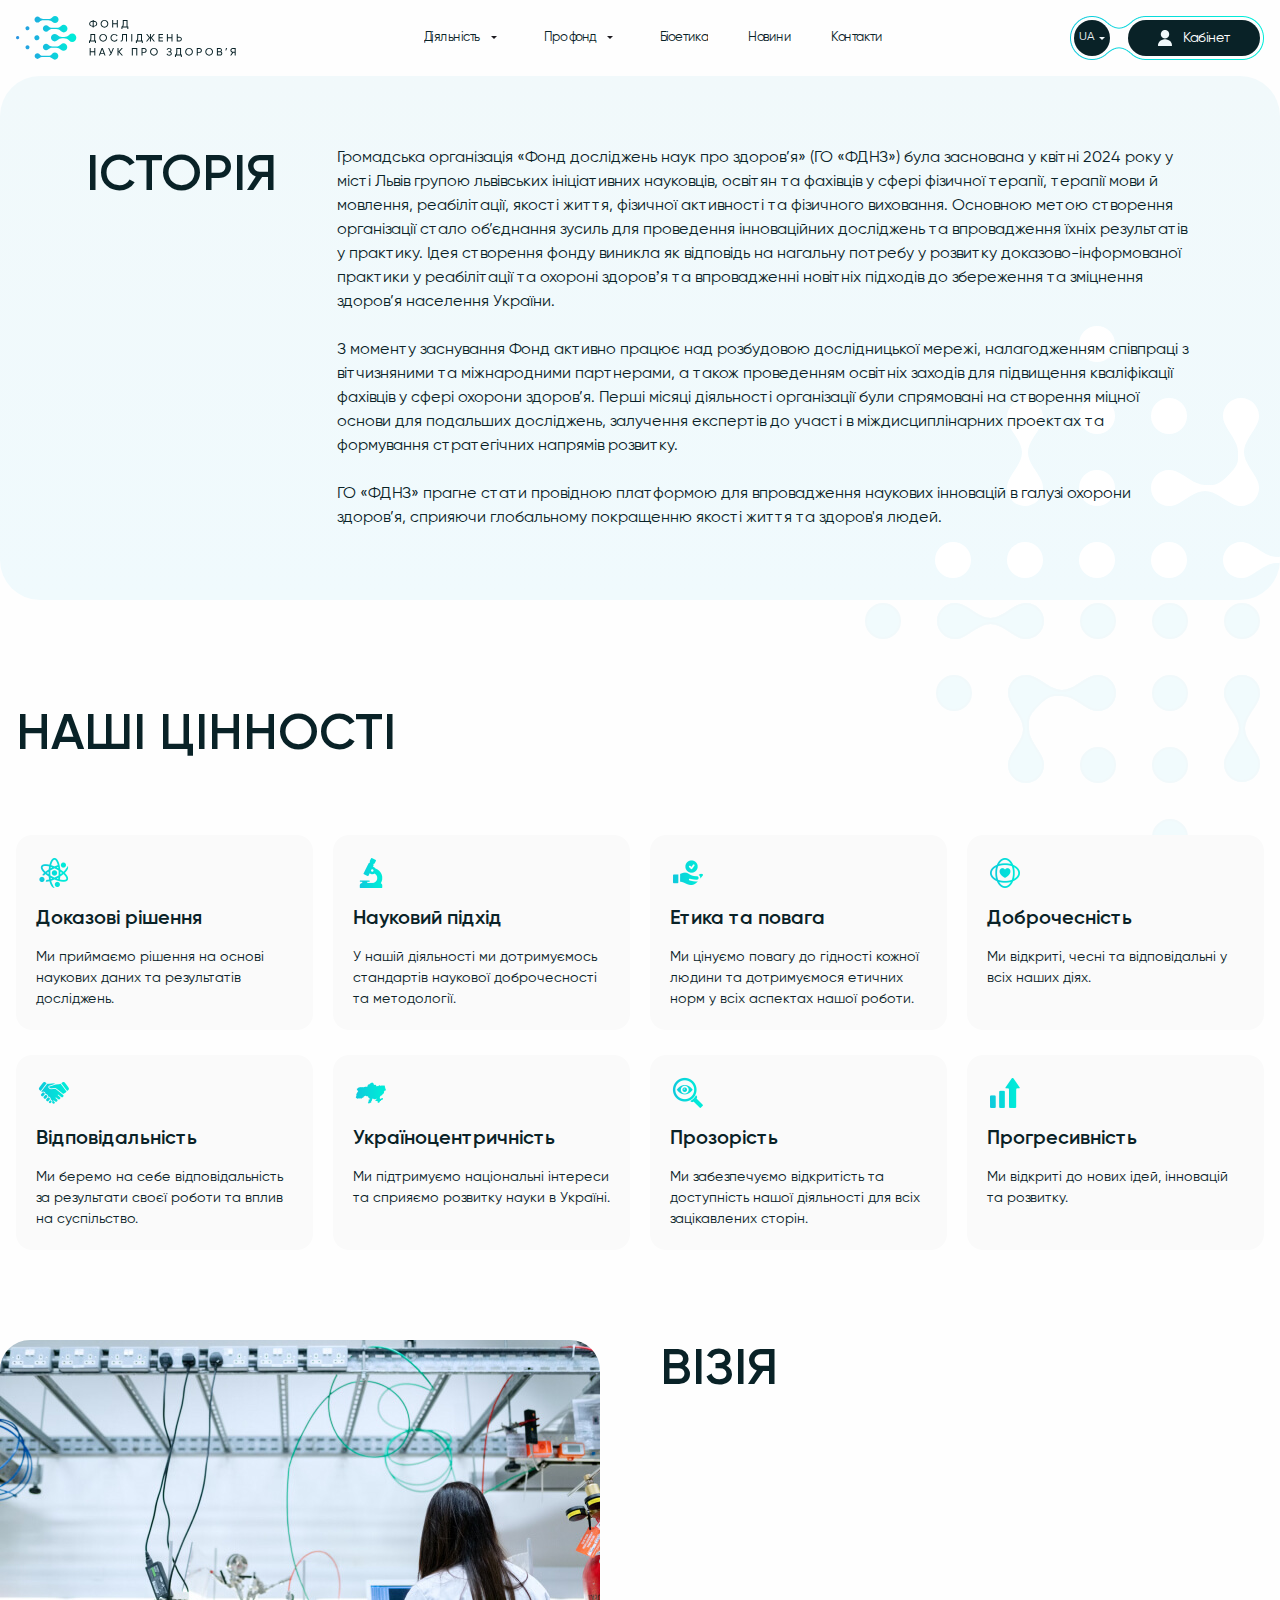
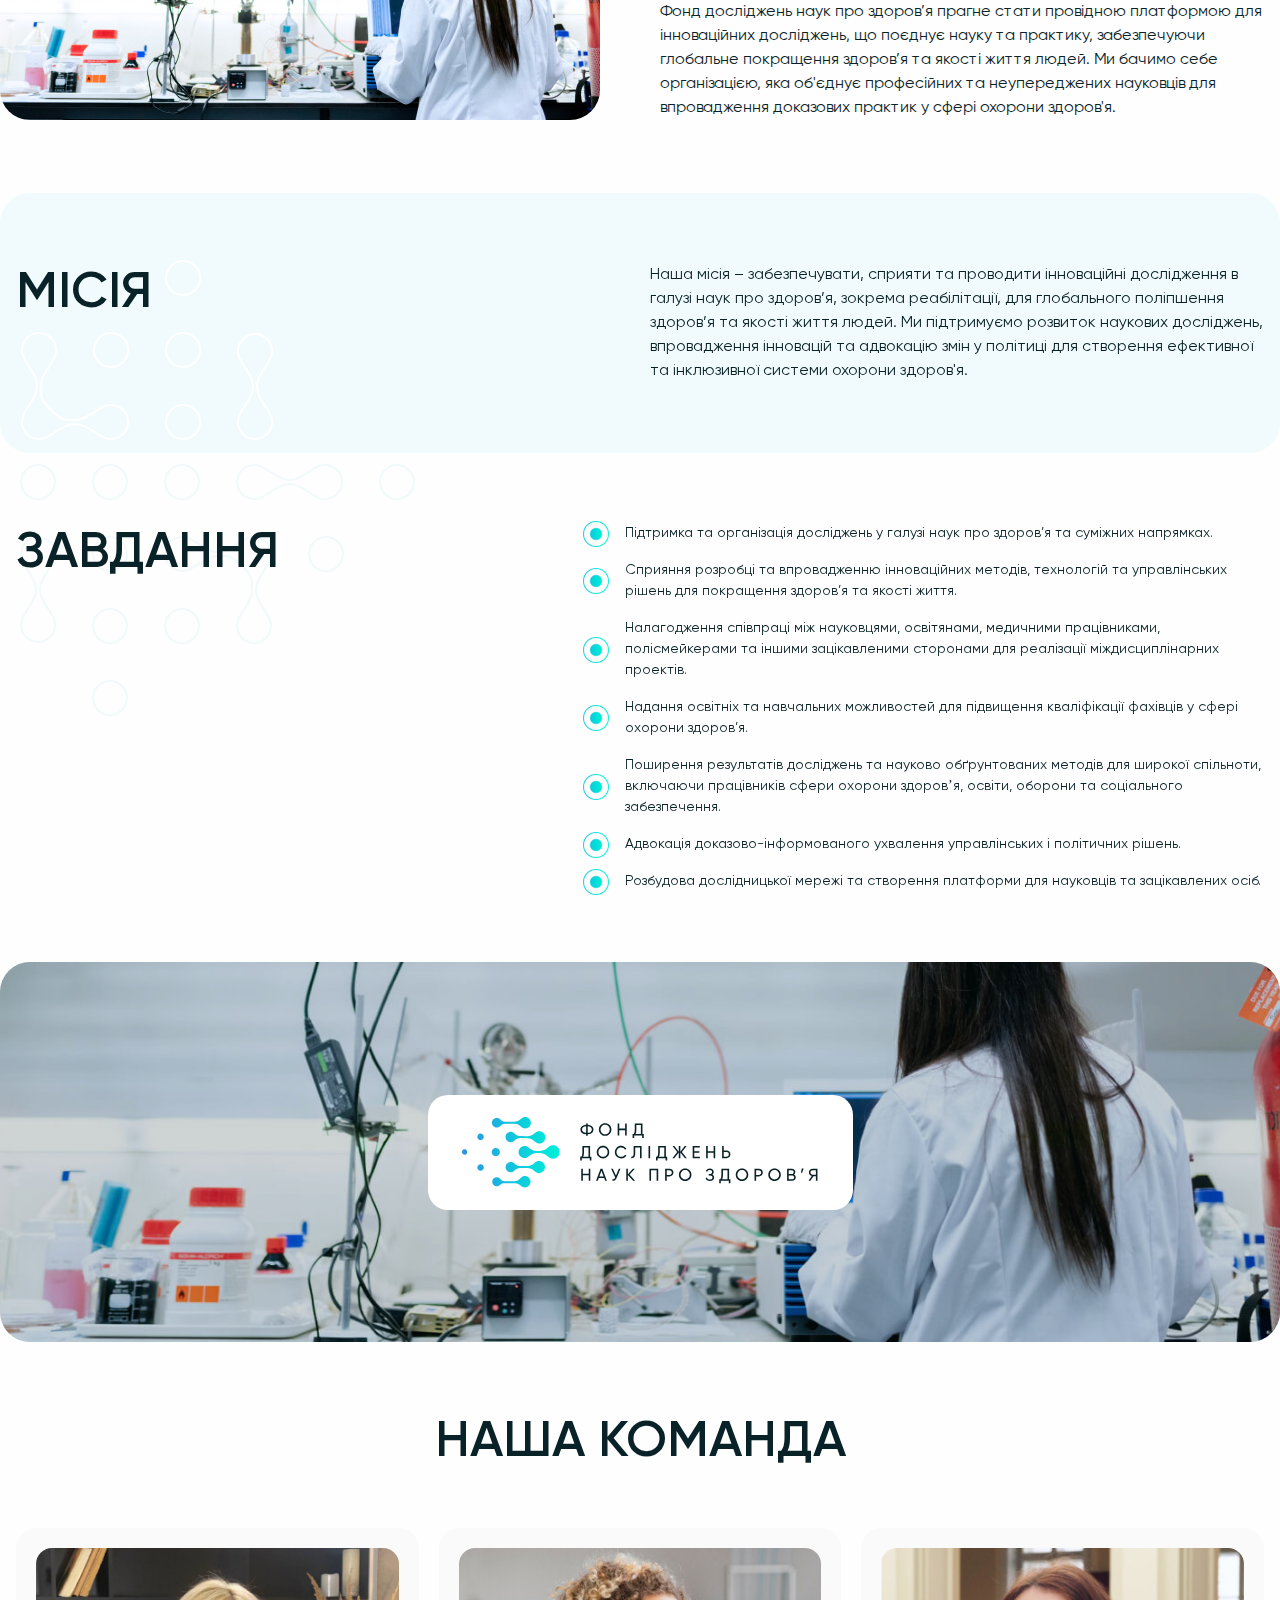
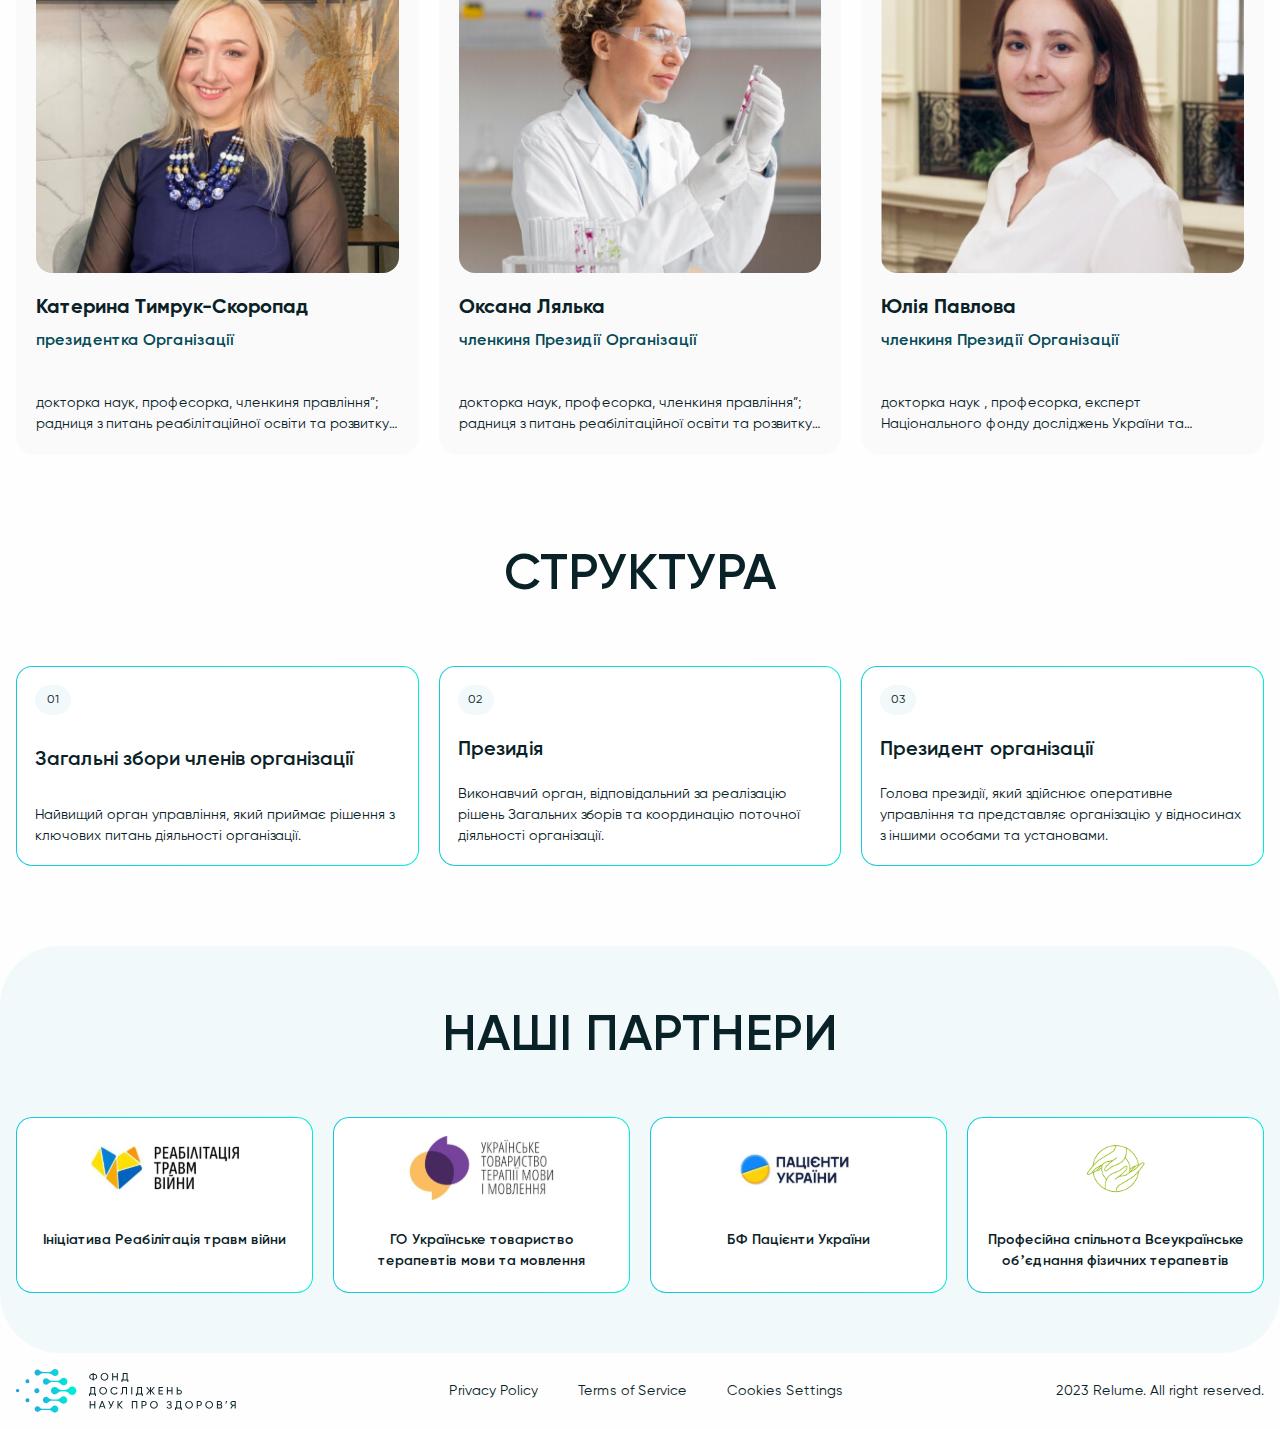
==== commit 4ca3eecc: "add chnahes" ====
--- a/about.html
+++ b/about.html
@@ -250,7 +250,7 @@
                             <div class="values__column">
                                 <div class="values__item item-values">
                                     <div class="item-values__icon">
-                                        <img src="img/icons/cube.svg" alt="values-img">
+                                        <img src="img/values/01.png" alt="values-img">
                                     </div>
                                     <div class="item-values__title">Доказові рішення</div>
                                     <div class="item-values__text text-small">
@@ -263,7 +263,7 @@
                             <div class="values__column">
                                 <div class="values__item item-values">
                                     <div class="item-values__icon">
-                                        <img src="img/icons/cube.svg" alt="values-img">
+                                        <img src="img/values/02.png" alt="values-img">
                                     </div>
                                     <div class="item-values__title">Науковий підхід</div>
                                     <div class="item-values__text text-small">
@@ -277,7 +277,7 @@
                             <div class="values__column">
                                 <div class="values__item item-values">
                                     <div class="item-values__icon">
-                                        <img src="img/icons/cube.svg" alt="values-img">
+                                        <img src="img/values/03.png" alt="values-img">
                                     </div>
                                     <div class="item-values__title">Етика та повага</div>
                                     <div class="item-values__text text-small">
@@ -291,7 +291,7 @@
                             <div class="values__column">
                                 <div class="values__item item-values">
                                     <div class="item-values__icon">
-                                        <img src="img/icons/cube.svg" alt="values-img">
+                                        <img src="img/values/04.png" alt="values-img">
                                     </div>
                                     <div class="item-values__title">Доброчесність</div>
                                     <div class="item-values__text text-small">
@@ -304,7 +304,7 @@
                             <div class="values__column">
                                 <div class="values__item item-values">
                                     <div class="item-values__icon">
-                                        <img src="img/icons/cube.svg" alt="values-img">
+                                        <img src="img/values/05.png" alt="values-img">
                                     </div>
                                     <div class="item-values__title">Відповідальність</div>
                                     <div class="item-values__text text-small">
@@ -318,7 +318,7 @@
                             <div class="values__column">
                                 <div class="values__item item-values">
                                     <div class="item-values__icon">
-                                        <img src="img/icons/cube.svg" alt="values-img">
+                                        <img src="img/values/06.png" alt="values-img">
                                     </div>
                                     <div class="item-values__title">Україноцентричність</div>
                                     <div class="item-values__text text-small">
@@ -331,7 +331,7 @@
                             <div class="values__column">
                                 <div class="values__item item-values">
                                     <div class="item-values__icon">
-                                        <img src="img/icons/cube.svg" alt="values-img">
+                                        <img src="img/values/07.png" alt="values-img">
                                     </div>
                                     <div class="item-values__title">Прозорість</div>
                                     <div class="item-values__text text-small">
@@ -345,7 +345,7 @@
                             <div class="values__column">
                                 <div class="values__item item-values">
                                     <div class="item-values__icon">
-                                        <img src="img/icons/cube.svg" alt="values-img">
+                                        <img src="img/values/08.png" alt="values-img">
                                     </div>
                                     <div class="item-values__title">Прогресивність</div>
                                     <div class="item-values__text text-small">
--- a/css/style.min.css
+++ b/css/style.min.css
@@ -184,14 +184,15 @@
 
 .logo {
   display: flex;
+  position: relative;
+}
+.logo img {
+  width: 219.98px;
   height: 43.83px;
-  position: relative;
-}
-.logo img {
-  max-width: 100%;
-}
-@media (max-width: 1024.98px) {
-  .logo {
+}
+@media (max-width: 1024.98px) {
+  .logo img {
+    width: 197.982px;
     height: 39.447px;
   }
 }
@@ -1416,6 +1417,7 @@
   display: flex;
   align-items: center;
   overflow: hidden;
+  white-space: nowrap;
 }
 .menu__link::after {
   position: absolute;
@@ -2703,8 +2705,7 @@
   margin: 0 0 16px 0;
 }
 .item-values__icon img {
-  width: 28px;
-  height: 30px;
+  max-width: 100%;
 }
 .item-values__title {
   font-size: 20px;
